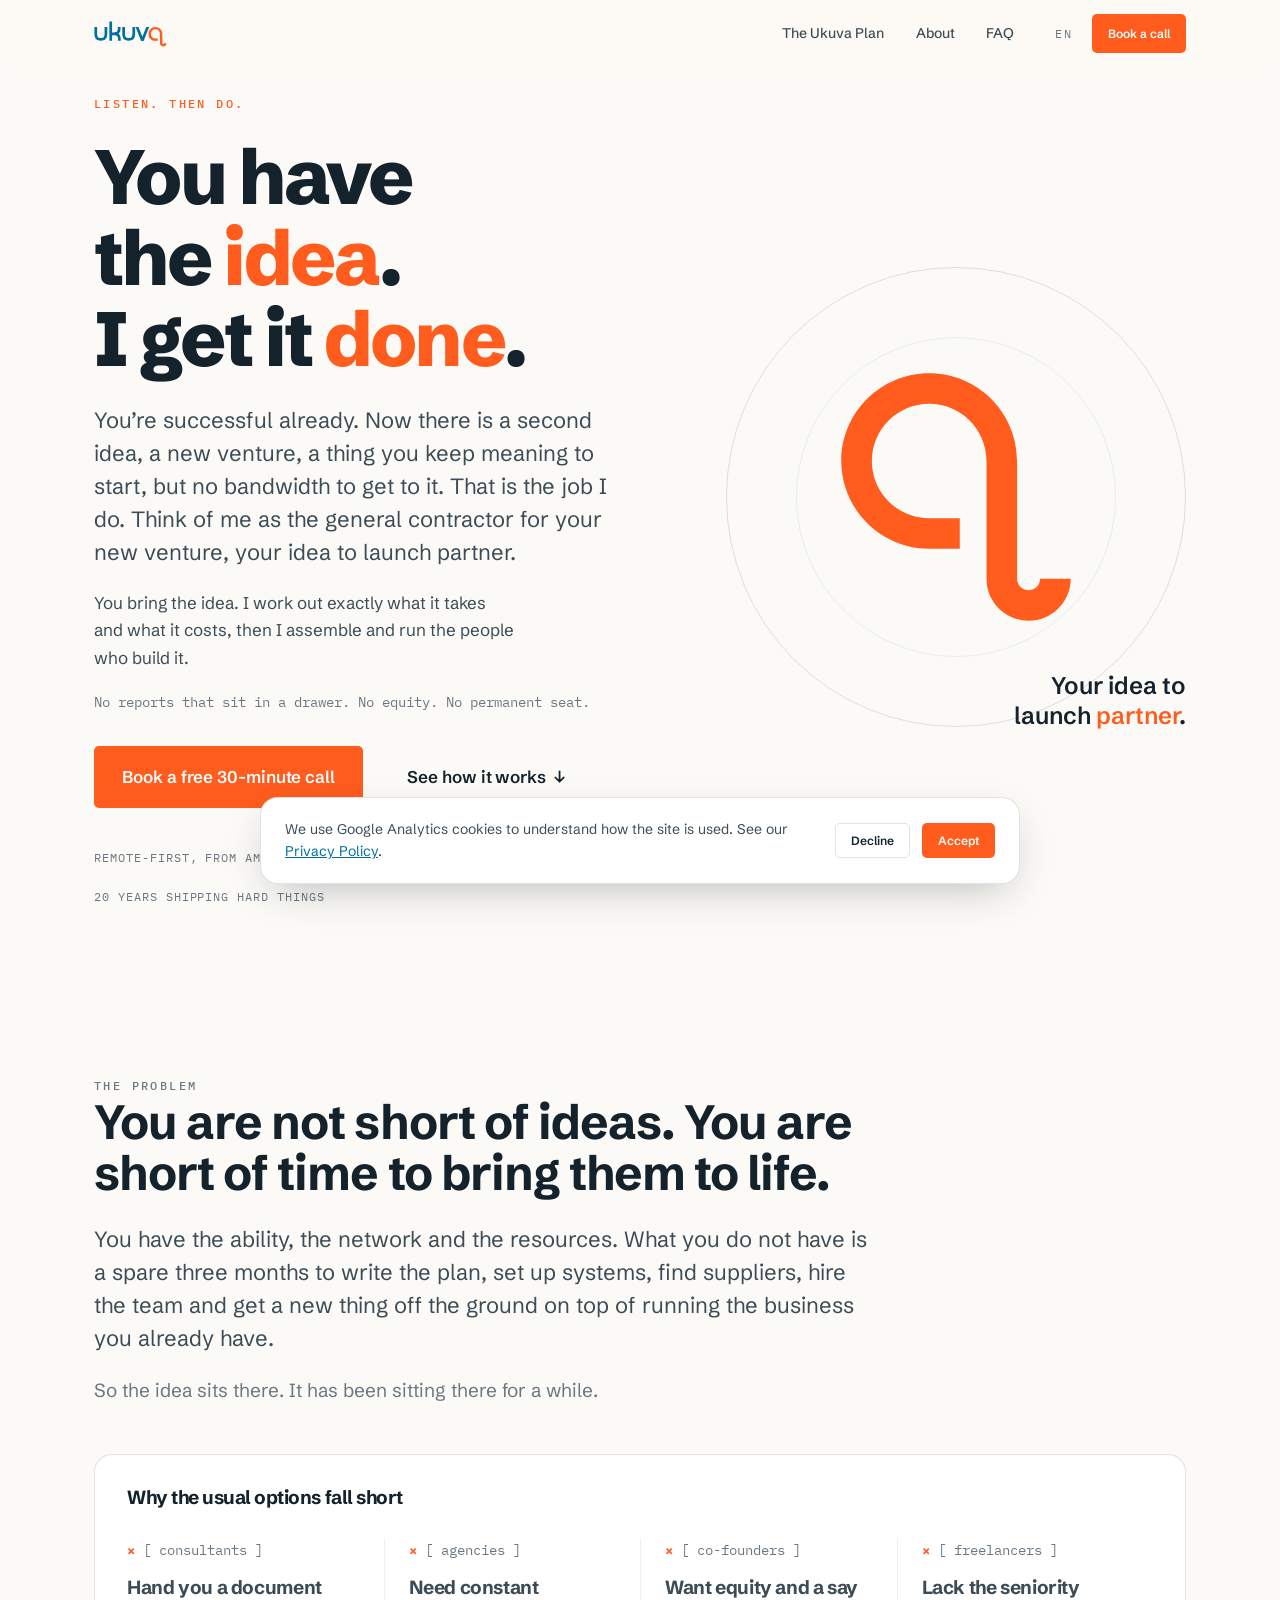
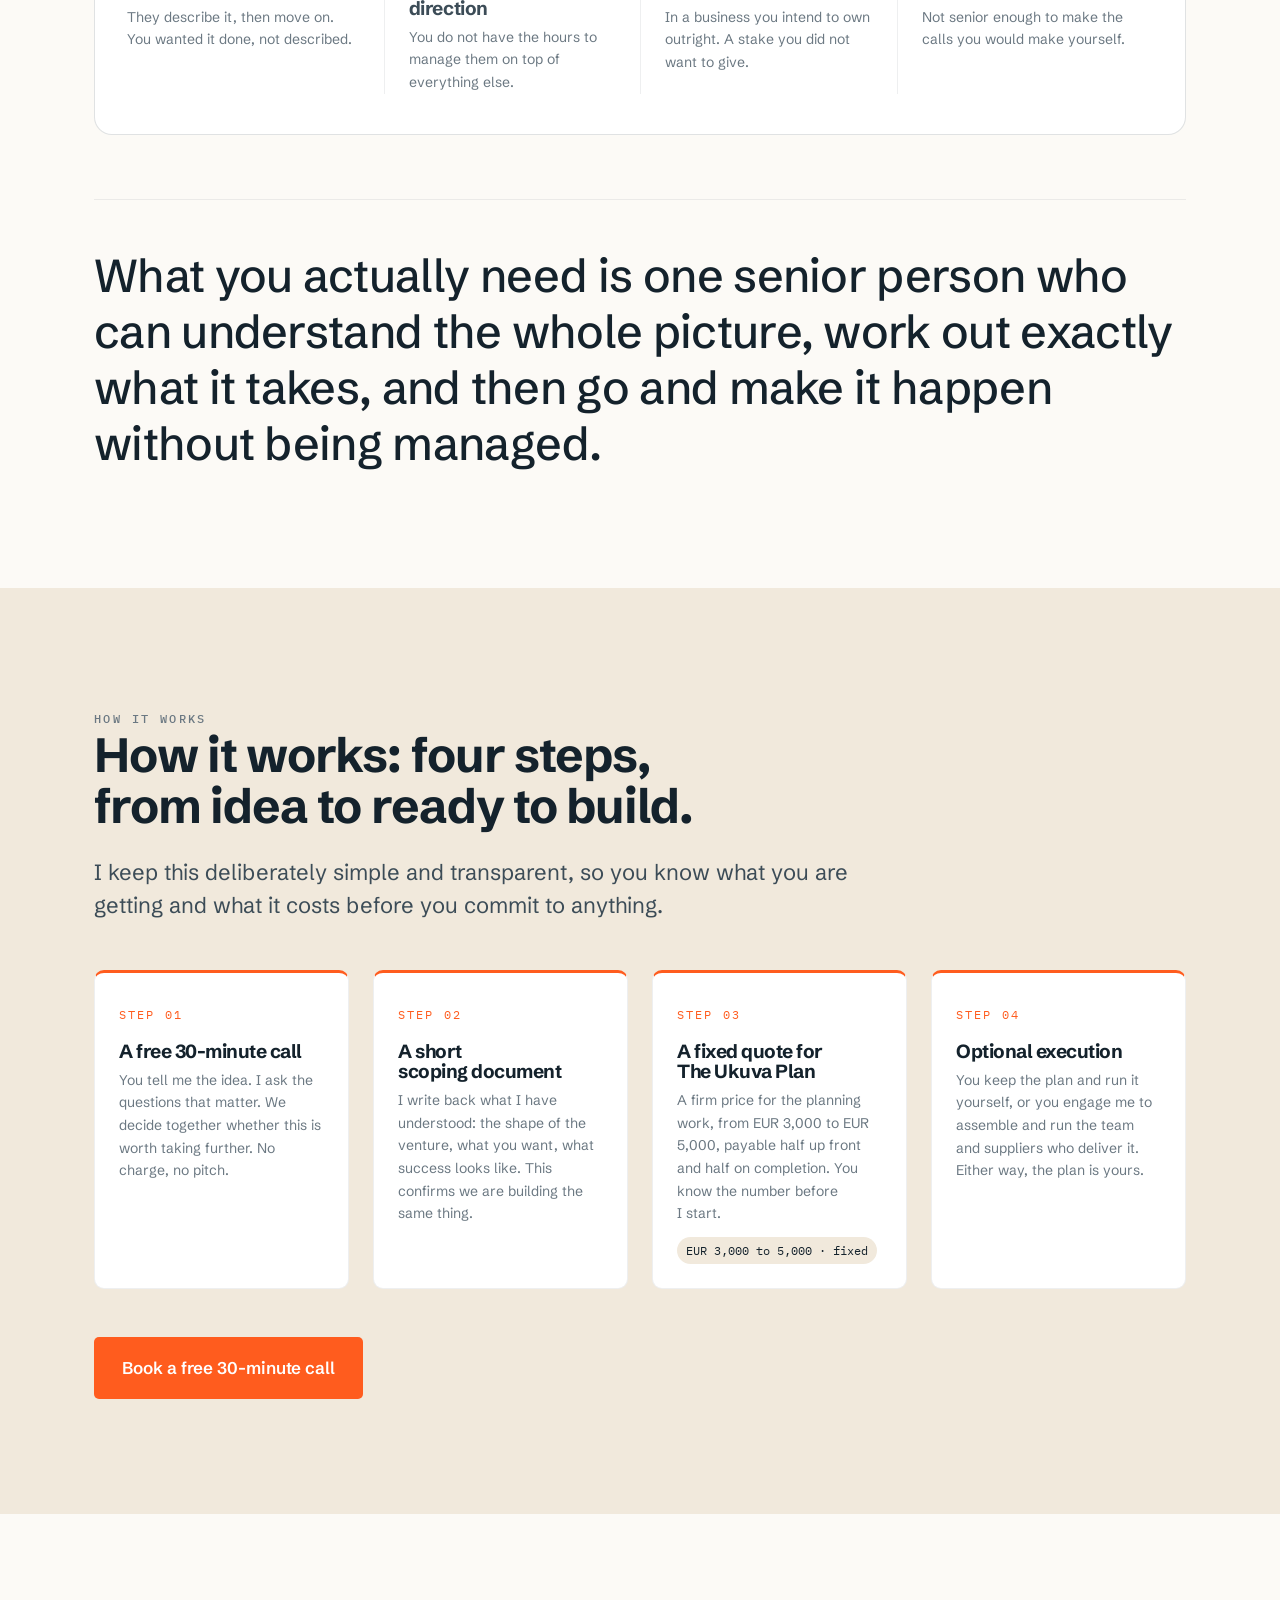
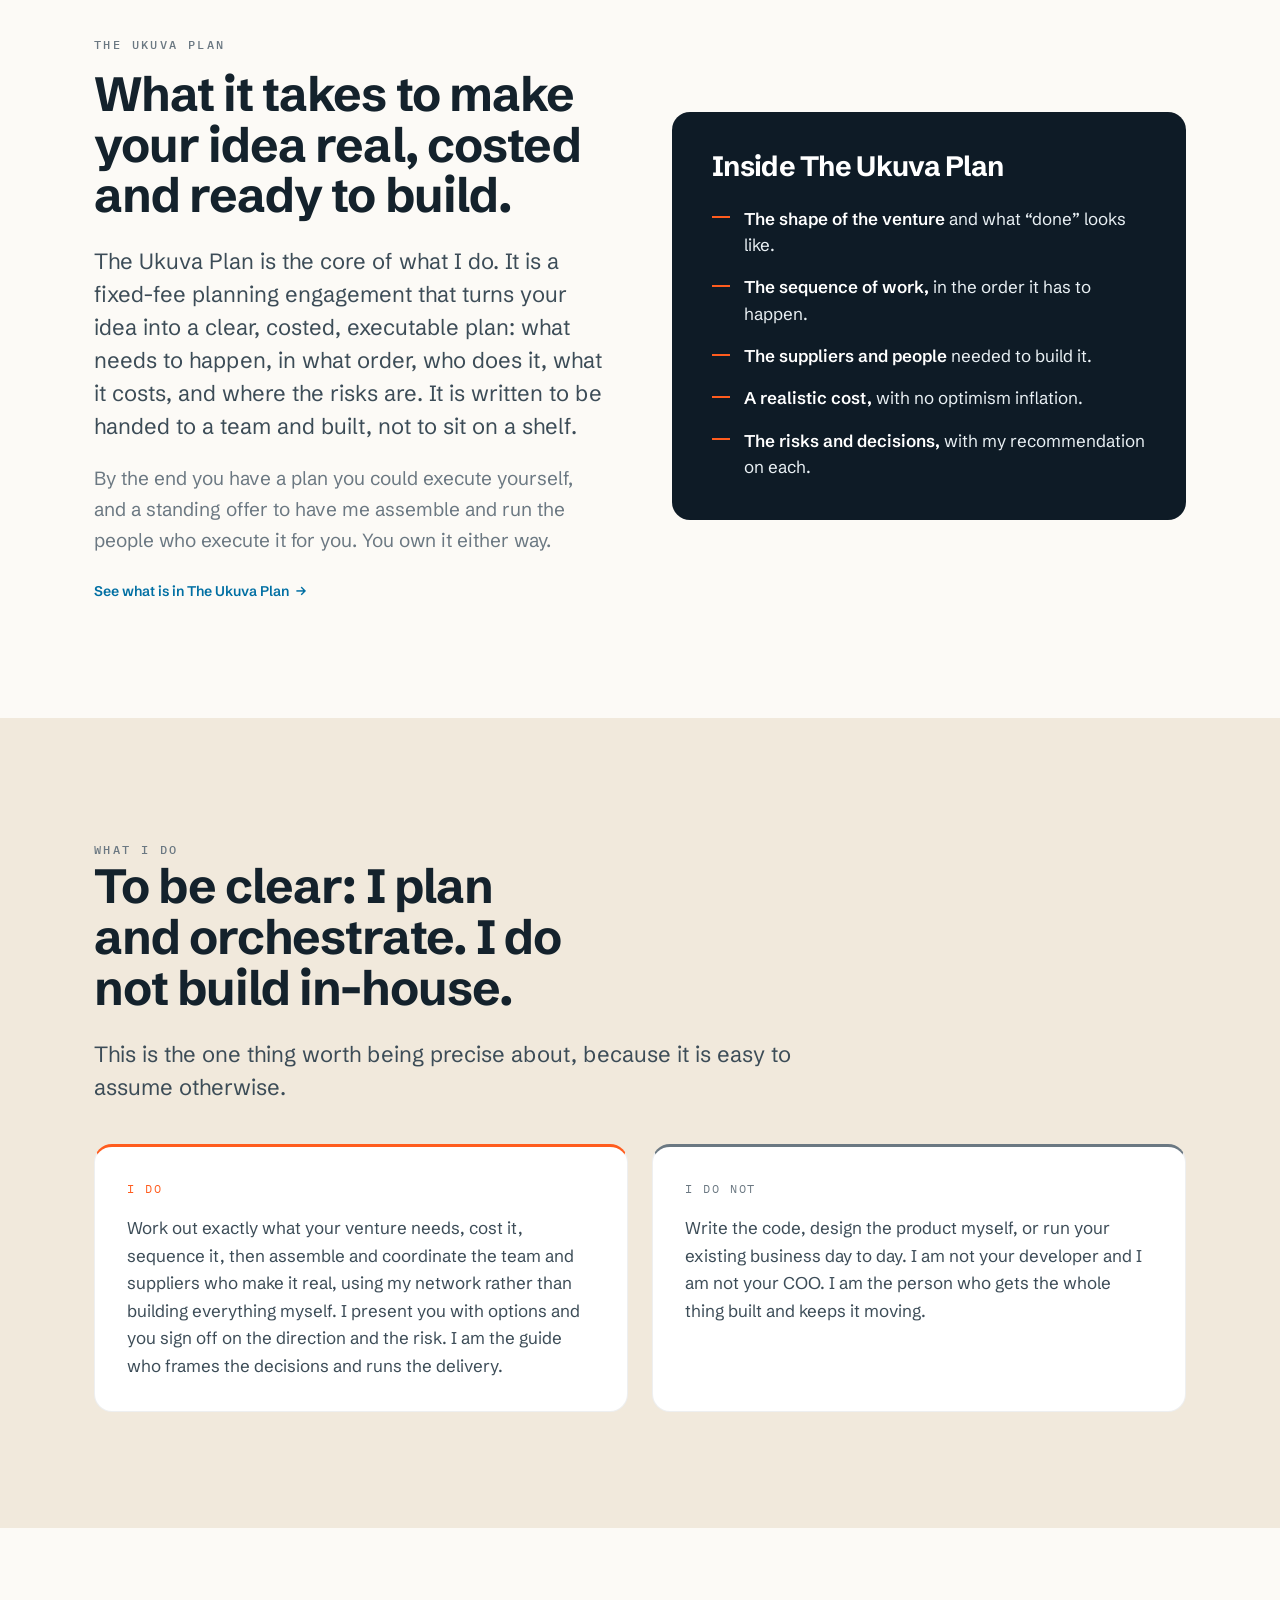
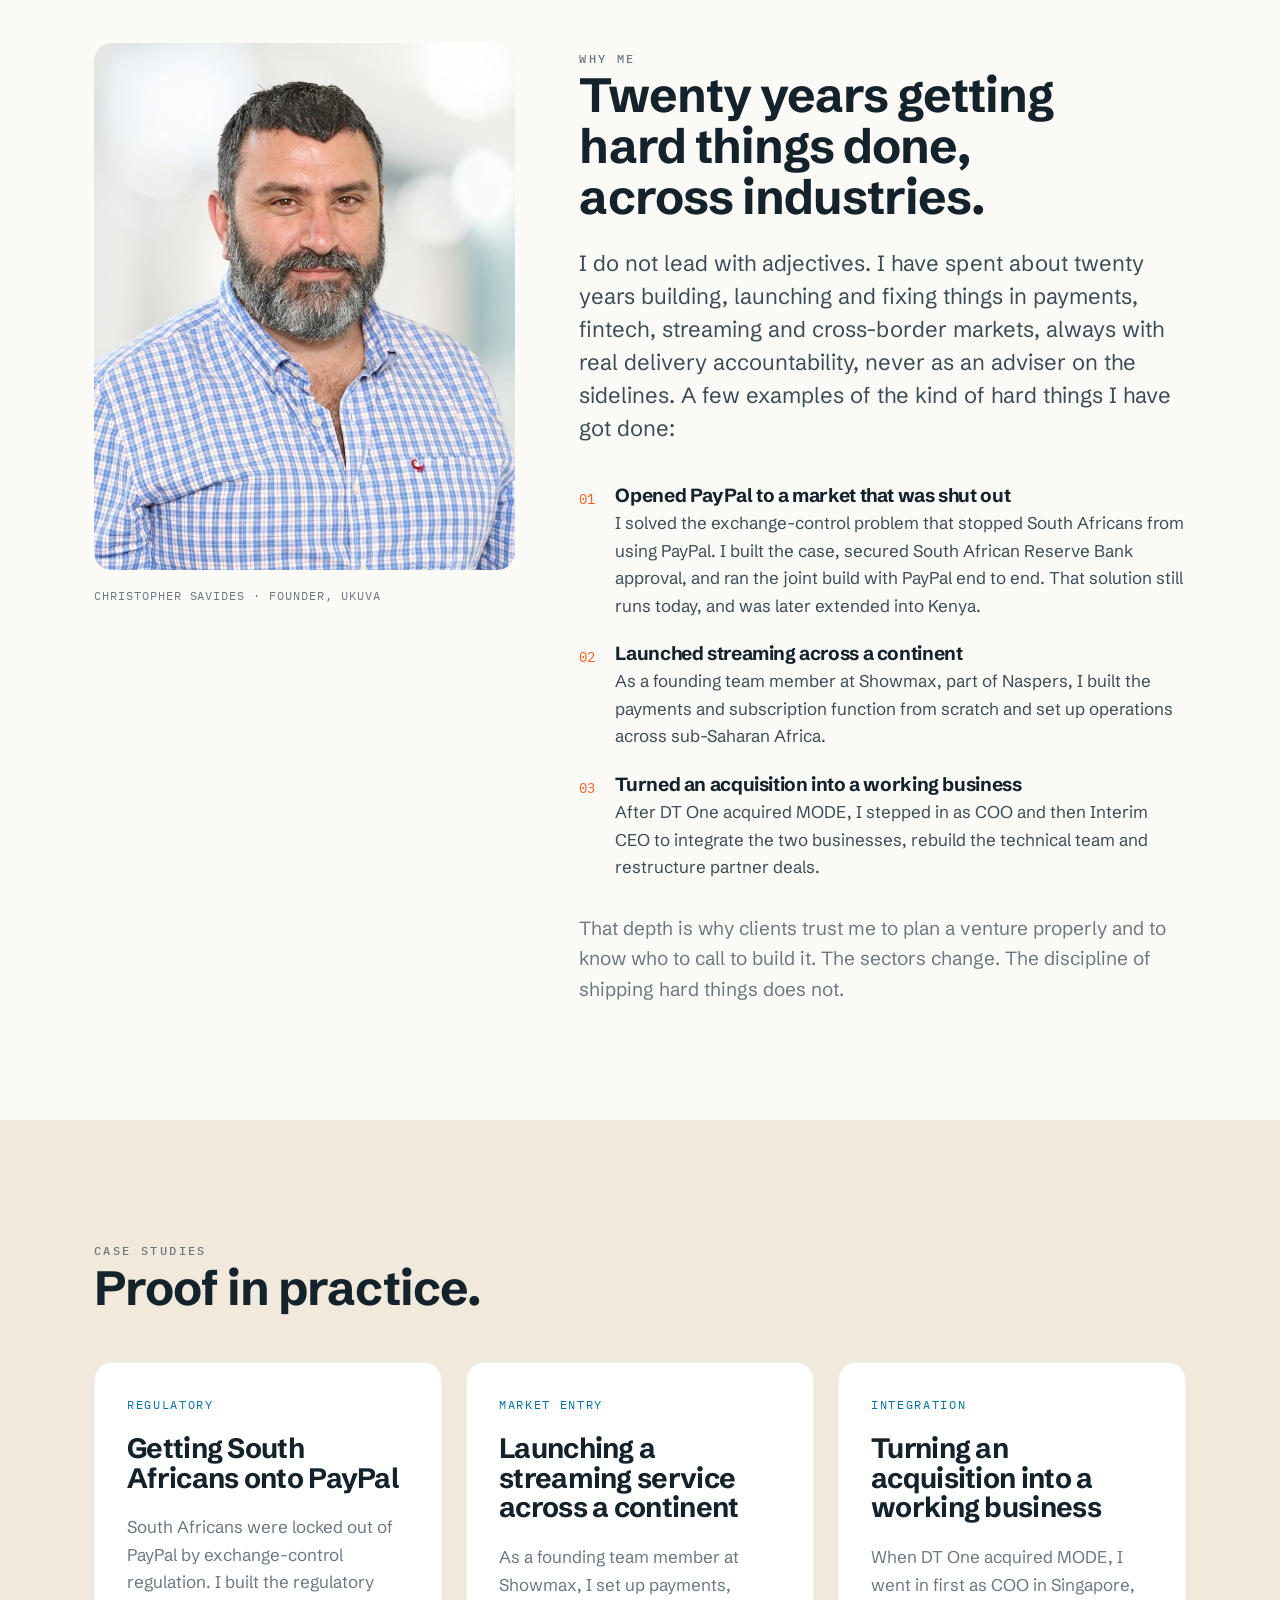
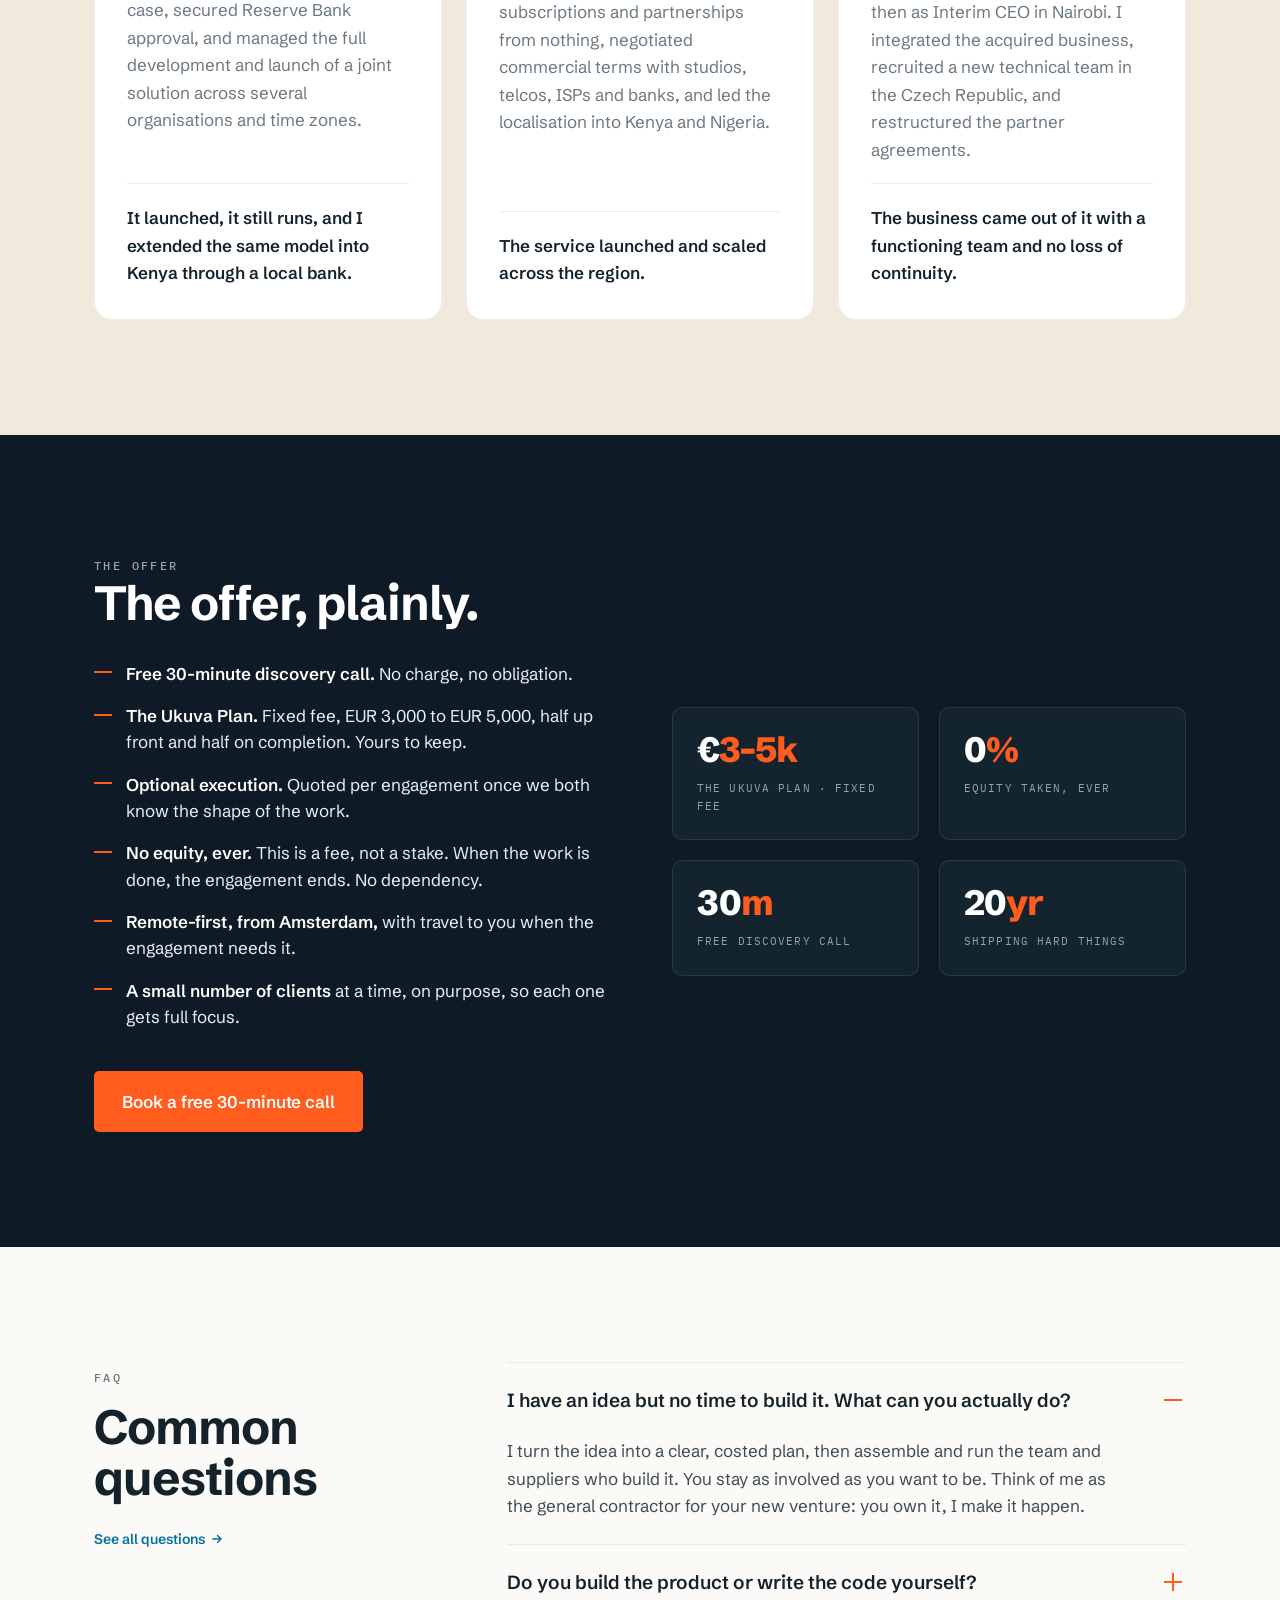
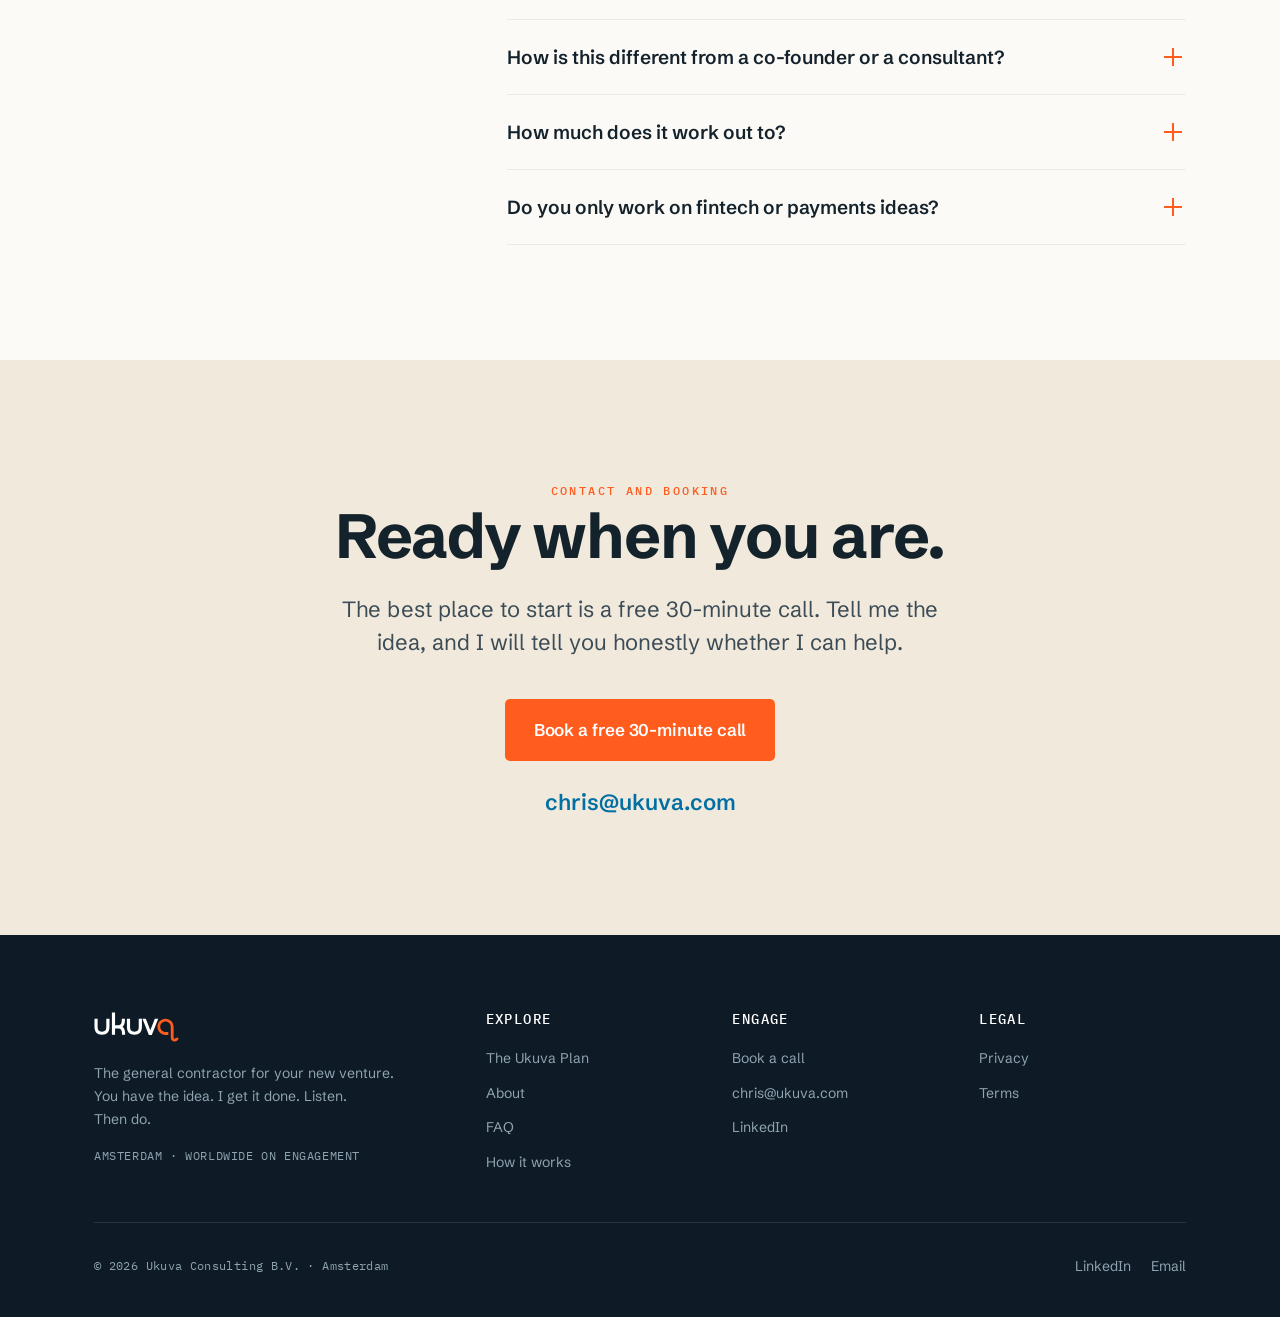
==== public/index.html @ ea20c1f2 "Home hero: remove double-counted header padding (dead space under nav); mobile text-first - .hero pa" ====
<!doctype html>
<html lang="en">
<head>
<meta charset="utf-8">
<meta name="viewport" content="width=device-width, initial-scale=1">
<!-- Google tag (gtag.js) -->
<script async src="https://www.googletagmanager.com/gtag/js?id=G-M32KLLTR1R"></script>
<script>
  window.dataLayer = window.dataLayer || [];
  function gtag(){dataLayer.push(arguments);}
  gtag('consent', 'default', { ad_storage: 'denied', ad_user_data: 'denied', ad_personalization: 'denied', analytics_storage: 'denied', wait_for_update: 500 });
  gtag('js', new Date());
  gtag('config', 'G-M32KLLTR1R');
</script>
<script src="assets/consent.js?v=1" defer></script>
<meta name="theme-color" content="#FCFAF6">
<title>Ukuva | Your idea to launch partner</title>
<meta name="description" content="You have the idea but no time to build it. I work out exactly what it takes, then assemble and run the team that makes it real. Fixed fee, no equity.">
<link rel="canonical" href="https://ukuva.com/">
<meta property="og:type" content="website">
<meta property="og:site_name" content="Ukuva">
<meta property="og:url" content="https://ukuva.com/">
<meta property="og:title" content="Ukuva | Your idea to launch partner">
<meta property="og:description" content="You have the idea but no time to build it. I work out exactly what it takes, then assemble and run the team that makes it real. Fixed fee, no equity.">
<meta property="og:image" content="https://ukuva.com/assets/og-image-v2.png">
<meta property="og:image:width" content="1200">
<meta property="og:image:height" content="630">
<meta name="twitter:card" content="summary_large_image">
<meta name="twitter:title" content="Ukuva | Your idea to launch partner">
<meta name="twitter:description" content="You have the idea but no time to build it. I work out exactly what it takes, then assemble and run the team that makes it real. Fixed fee, no equity.">
<meta name="twitter:image" content="https://ukuva.com/assets/og-image-v2.png">
<link rel="icon" href="assets/ukuva_mark.svg">
<link rel="preconnect" href="https://fonts.googleapis.com">
<link rel="preconnect" href="https://fonts.gstatic.com" crossorigin>
<link href="https://fonts.googleapis.com/css2?family=IBM+Plex+Mono:wght@400;500&family=Schibsted+Grotesk:wght@400;500;600;700;800&display=swap" rel="stylesheet">
<link rel="stylesheet" href="assets/ukuva.css?v=2">
<script type="application/ld+json">
{
  "@context": "https://schema.org",
  "@type": "ProfessionalService",
  "name": "Ukuva Consulting B.V.",
  "description": "A one-person practice that plans and orchestrates the launch of new ventures for busy founders and experts, on a fixed fee, with no equity.",
  "url": "https://ukuva.com/",
  "email": "chris@ukuva.com",
  "founder": { "@type": "Person", "name": "Christopher Savides" },
  "areaServed": "Worldwide",
  "address": { "@type": "PostalAddress", "addressLocality": "Amsterdam", "addressCountry": "NL" },
  "slogan": "Listen. Then do.",
  "priceRange": "From EUR 3,000",
  "logo": "https://ukuva.com/assets/ukuva_mark.svg",
  "image": "https://ukuva.com/assets/og-image-v2.png",
  "sameAs": ["https://www.linkedin.com/in/chris-savides-ukuva"]
}
</script>
<script type="application/ld+json">
{
  "@context": "https://schema.org",
  "@type": "FAQPage",
  "mainEntity": [
    { "@type": "Question", "name": "I have an idea but no time to build it. What can you actually do?", "acceptedAnswer": { "@type": "Answer", "text": "I turn the idea into a clear, costed plan, then assemble and run the team and suppliers who build it. You stay as involved as you want to be. Think of me as the general contractor for your new venture: you own it, I make it happen." } },
    { "@type": "Question", "name": "Do you build the product or write the code yourself?", "acceptedAnswer": { "@type": "Answer", "text": "No. I plan the venture and orchestrate the people who build it, using my network. I am not a developer and I do not build in-house. That is deliberate: it keeps me focused on getting the whole thing shipped rather than one part of it." } },
    { "@type": "Question", "name": "How is this different from a co-founder or a consultant?", "acceptedAnswer": { "@type": "Answer", "text": "A co-founder takes equity and shares control. A consultant hands over advice and leaves. I do neither. I work on a fixed fee, I take no stake, and I stay accountable for delivery until the venture is real, then the engagement ends." } },
    { "@type": "Question", "name": "How much does it work out to?", "acceptedAnswer": { "@type": "Answer", "text": "The planning phase, The Ukuva Plan, is a fixed fee of EUR 3,000 to EUR 5,000, split half up front and half on completion. You get a firm number before any work starts. Execution, if you want it, is quoted separately once the plan is set." } },
    { "@type": "Question", "name": "Do you only work on fintech or payments ideas?", "acceptedAnswer": { "@type": "Answer", "text": "No. My background is in payments and fintech, which is where a lot of my proof comes from, but the work is sector-agnostic. What I bring is the discipline of shipping hard things and a network to build them, whatever the industry." } }
  ]
}
</script>
<style>
  /* ---- HERO ---- */
  .hero { padding-top: var(--space-5); padding-bottom: var(--space-12); }
  .hero__main { display: grid; grid-template-columns: 1.12fr 0.88fr; align-items: center; gap: var(--space-12); padding-top: 0; }
  .hero h1 { margin: var(--space-5) 0 var(--space-6); }
  .hero .lead { max-width: 42ch; }
  .hero__sub { margin-top: var(--space-5); color: var(--ink-2); max-width: 42ch; }
  .hero__strike { margin-top: var(--space-5); font-family: var(--font-mono); font-size: var(--text-sm); color: var(--ink-muted); }
  .hero__cta { display: flex; gap: var(--space-4); margin-top: var(--space-8); flex-wrap: wrap; align-items: center; }
  .hero__meta { margin-top: var(--space-10); display: flex; gap: var(--space-5); flex-wrap: wrap; font-family: var(--font-mono); font-size: var(--text-xs); letter-spacing: .08em; color: var(--ink-muted); text-transform: uppercase; }
  .hero__meta .dot { color: var(--accent); }
  .hero__visual { position: relative; height: 480px; display: flex; align-items: center; justify-content: center; }
  .hero__ring { position: absolute; border-radius: 50%; border: 1px solid var(--border); width: 460px; height: 460px; }
  .hero__ring.r2 { width: 320px; height: 320px; border-color: var(--blue-soft); }
  .hero__mark { position: relative; width: 240px; z-index: 2; }
  .hero__tag { position: absolute; bottom: 6px; right: 0; text-align: right; }
  .hero__tag .t { font-family: var(--font-sans); font-weight: 600; font-size: 1.5rem; line-height: 1.15; color: var(--ink); }
  .hero__tag .x { color: var(--accent); }

  /* ---- PROBLEM ---- */
  .prob__head { max-width: 26ch; }
  .notfit { margin-top: var(--space-12); border: 1px solid var(--border); border-radius: var(--radius-lg); background: var(--surface); padding: var(--space-8) var(--space-8) var(--space-10); }
  .notfit__head { font-size: var(--text-lg); font-weight: 700; color: var(--ink); margin-bottom: var(--space-8); }
  .notfit__grid { display: grid; }
  .notfit__tag { display: flex; align-items: center; gap: var(--space-2); font-family: var(--font-mono); font-size: var(--text-sm); color: var(--ink-muted); margin-bottom: var(--space-4); }
  .notfit__x { color: var(--accent); font-weight: 700; }
  .notfit__item h4 { font-size: var(--text-lg); font-weight: 700; color: var(--ink-2); margin-bottom: var(--space-2); }
  .notfit__item p { font-size: var(--text-sm); color: var(--ink-muted); }
  /* 4 across: thin vertical dividers between items */
  @media (min-width: 861px) {
    .notfit__grid { grid-template-columns: repeat(4, 1fr); }
    .notfit__item { padding-inline: var(--space-6); border-left: 1px solid var(--border-soft); }
    .notfit__item:first-child { border-left: 0; padding-left: 0; }
    .notfit__item:last-child { padding-right: 0; }
  }
  /* 2 across: vertical dividers between columns, horizontal between rows */
  @media (min-width: 561px) and (max-width: 860px) {
    .notfit__grid { grid-template-columns: 1fr 1fr; }
    .notfit__item { padding: 0 var(--space-6); }
    .notfit__item:nth-child(odd) { padding-left: 0; }
    .notfit__item:nth-child(even) { padding-right: 0; border-left: 1px solid var(--border-soft); }
    .notfit__item:nth-child(-n+2) { padding-bottom: var(--space-6); }
    .notfit__item:nth-child(n+3) { padding-top: var(--space-6); border-top: 1px solid var(--border-soft); }
  }
  /* 1 across: horizontal dividers */
  @media (max-width: 560px) {
    .notfit__grid { grid-template-columns: 1fr; }
    .notfit__item + .notfit__item { margin-top: var(--space-6); padding-top: var(--space-6); border-top: 1px solid var(--border-soft); }
  }
  .prob__quote { margin-top: var(--space-16); padding-top: var(--space-12); border-top: 1px solid var(--border-soft); }

  /* ---- STEPS ---- */
  .steps { display: grid; grid-template-columns: repeat(4, 1fr); gap: var(--space-6); margin-top: var(--space-12); }
  .step { padding: var(--space-8) var(--space-6) var(--space-6); background: var(--surface); border: 1px solid var(--border-soft); border-top: 3px solid var(--accent); border-radius: var(--radius-md); }
  .step__n { font-family: var(--font-mono); font-size: var(--text-xs); letter-spacing: .18em; color: var(--accent); text-transform: uppercase; margin-bottom: var(--space-4); }
  .step h3 { font-size: var(--text-lg); margin-bottom: var(--space-2); }
  .step p { font-size: var(--text-sm); color: var(--ink-muted); }
  .step .price { display: inline-block; margin-top: var(--space-3); font-family: var(--font-mono); font-size: var(--text-xs); color: var(--ink); background: var(--bg-panel); padding: 0.25rem 0.55rem; border-radius: 999px; }

  /* ---- THE UKUVA PLAN (feature band) ---- */
  .plan { display: grid; grid-template-columns: 1fr 1fr; gap: var(--space-16); align-items: center; }
  .plan__aside { background: var(--bg-deep); color: var(--on-deep); border-radius: var(--radius-lg); padding: var(--space-10); }
  .plan__aside h3 { color: #fff; }
  .plan__aside .feature-list li { color: var(--on-deep); }
  .plan__aside .feature-list li strong { color: #fff; }

  /* ---- WHAT I DO / DO NOT ---- */
  .doduo { display: grid; grid-template-columns: 1fr 1fr; gap: var(--space-6); margin-top: var(--space-10); }
  .dobox { padding: var(--space-8); border: 1px solid var(--border-soft); border-radius: var(--radius-lg); background: var(--surface); }
  .dobox--do { border-top: 3px solid var(--accent); }
  .dobox--dont { border-top: 3px solid var(--ink-muted); }
  .dobox__k { font-family: var(--font-mono); font-size: var(--text-xs); letter-spacing: .16em; text-transform: uppercase; margin-bottom: var(--space-4); }
  .dobox--do .dobox__k { color: var(--accent); }
  .dobox--dont .dobox__k { color: var(--ink-muted); }
  .dobox p { color: var(--ink-2); }

  /* ---- WHY ME / PROOF ---- */
  .why { display: grid; grid-template-columns: 0.82fr 1.18fr; gap: var(--space-16); align-items: start; }
  .why__photo .frame { aspect-ratio: 4/5; border-radius: var(--radius-lg); overflow: hidden; background: var(--bg-deep); }
  .why__photo .frame img { width: 100%; height: 100%; object-fit: cover; display: block; }
  .why__cap { font-family: var(--font-mono); font-size: var(--text-xs); letter-spacing: .08em; text-transform: uppercase; color: var(--ink-muted); margin-top: var(--space-4); }
  .edges { display: flex; flex-direction: column; gap: var(--space-6); margin-top: var(--space-10); }
  .edge { display: grid; grid-template-columns: auto 1fr; gap: var(--space-5); align-items: start; }
  .edge__n { font-family: var(--font-mono); font-size: var(--text-sm); color: var(--accent); padding-top: 3px; }
  .edge h4 { font-size: var(--text-lg); margin-bottom: var(--space-1); }
  .edge p { color: var(--ink-2); font-size: var(--text-base); }

  /* ---- CASES ---- */
  .cases { display: grid; grid-template-columns: repeat(3, 1fr); gap: var(--space-6); margin-top: var(--space-12); }

  /* ---- OFFER (deep) ---- */
  .offer { display: grid; grid-template-columns: 1fr 1fr; gap: var(--space-16); align-items: center; }
  .offer .feature-list li { color: var(--on-deep); }
  .offer .feature-list li strong { color: #fff; }
  .offer__stats { display: grid; grid-template-columns: 1fr 1fr; gap: var(--space-5); }
  .ostat { background: var(--bg-deep-2); border: 1px solid rgba(255,255,255,.09); border-radius: var(--radius-md); padding: var(--space-6); }
  .ostat b { display: block; font-size: 2.2rem; font-weight: 800; letter-spacing: -0.03em; line-height: 1; color: #fff; }
  .ostat b em { font-style: normal; color: var(--accent); }
  .ostat span { font-family: var(--font-mono); font-size: 0.7rem; letter-spacing: .1em; text-transform: uppercase; color: var(--on-deep-muted); display: block; margin-top: var(--space-3); }

  /* ---- FAQ ---- */
  .faq-grid { display: grid; grid-template-columns: 0.7fr 1.3fr; gap: var(--space-12); align-items: start; }
  .faq-grid .faq { width: 100%; }

  /* ---- CONTACT ---- */
  .contact { text-align: center; }
  .contact h2 { font-size: clamp(2.4rem, 6vw, var(--text-5xl)); max-width: 18ch; margin-inline: auto; }
  .contact__cta { display: flex; gap: var(--space-4); justify-content: center; flex-wrap: wrap; margin-top: var(--space-10); }
  .contact__email { display: inline-block; margin-top: var(--space-6); font-size: var(--text-xl); font-weight: 600; color: var(--blue); text-decoration: none; }
  .contact__email:hover { color: var(--blue-deep); }

  @media (max-width: 1000px) {
    .hero__main { grid-template-columns: 1fr; gap: var(--space-10); }
    .hero__visual { height: 300px; margin-top: var(--space-6); }
    .hero__ring { width: 320px; height: 320px; } .hero__ring.r2 { width: 220px; height: 220px; }
    .hero__mark { width: 170px; }
    .why { grid-template-columns: 1fr; gap: var(--space-10); }
    .why__photo { max-width: 360px; }
    .offer, .plan { grid-template-columns: 1fr; gap: var(--space-10); }
    .doduo { grid-template-columns: 1fr; }
    .faq-grid { grid-template-columns: 1fr; gap: var(--space-8); }
  }
  @media (max-width: 860px) {
    .steps { grid-template-columns: 1fr 1fr; }
    .cases { grid-template-columns: 1fr; }
  }
  @media (max-width: 560px) {
    .steps { grid-template-columns: 1fr; }
    .offer__stats { grid-template-columns: 1fr; }
  }
</style>
</head>
<body>

<!-- ===================== HEADER ===================== -->
<header class="site-header">
  <div class="site-header__inner">
    <a class="brand" href="/" aria-label="Ukuva home"><img src="assets/ukuva_wordmark.svg" alt="Ukuva"></a>
    <nav class="nav" aria-label="Primary">
      <div class="nav__links">
        <span class="nav__item"><a class="nav__link" href="/the-ukuva-plan">The Ukuva Plan</a></span>
        <span class="nav__item"><a class="nav__link" href="/about">About</a></span>
        <span class="nav__item"><a class="nav__link" href="/faq">FAQ</a></span>
      </div>
      <div class="nav__utils">
        <span class="lang" aria-label="Language">EN</span>
        <a class="btn btn--primary btn--sm" href="/book">Book a call</a>
      </div>
    </nav>
    <button class="hamburger" aria-label="Menu" aria-expanded="false"><span></span><span></span><span></span></button>
  </div>
</header>

<!-- mobile nav -->
<div class="mobile-nav" aria-label="Mobile menu">
  <button class="mobile-nav__close" aria-label="Close">&times;</button>
  <a href="/the-ukuva-plan">The Ukuva Plan</a>
  <a href="/about">About</a>
  <a href="/faq">FAQ</a>
  <a class="btn btn--primary btn--lg" href="/book">Book a free call</a>
</div>

<!-- ===================== HERO ===================== -->
<section class="hero wrap">
  <div class="hero__main">
    <div>
      <span class="eyebrow eyebrow--accent" style="margin-bottom:0;">Listen. Then do.</span>
      <h1>You have the <span style="color:var(--accent);">idea</span>.<br>I get it <span style="color:var(--accent);">done</span>.</h1>
      <p class="lead">You&rsquo;re successful already. Now there is a second idea, a new venture, a thing you keep meaning to start, but no bandwidth to get to it. That is the job I do. Think of me as the general contractor for your new venture, your idea to launch partner.</p>
      <p class="hero__sub">You bring the idea. I work out exactly what it takes and what it costs, then I assemble and run the people who build it.</p>
      <p class="hero__strike">No reports that sit in a drawer. No equity. No permanent seat.</p>
      <div class="hero__cta">
        <a class="btn btn--primary btn--lg" href="/book">Book a free 30-minute call</a>
        <a class="btn btn--ghost btn--lg" href="#how">See how it works <span class="arr">&darr;</span></a>
      </div>
      <div class="hero__meta">
        <span>Remote-first, from Amsterdam</span><span class="dot">&bull;</span>
        <span>Fixed fee, no equity</span><span class="dot">&bull;</span>
        <span>20 years shipping hard things</span>
      </div>
    </div>
    <div class="hero__visual" aria-hidden="true">
      <div class="hero__ring"></div>
      <div class="hero__ring r2"></div>
      <img class="hero__mark" src="assets/ukuva_mark.svg" alt="">
      <div class="hero__tag"><span class="t">Your idea to<br>launch <span class="x">partner</span>.</span></div>
    </div>
  </div>
</section>

<!-- ===================== PROBLEM ===================== -->
<section class="section" id="problem">
  <div class="wrap">
    <span class="eyebrow" data-reveal>The problem</span>
    <h2 class="prob__head" data-reveal>You are not short of ideas. You are short of time to bring them to life.</h2>
    <p class="lead" style="max-width:60ch;margin-top:var(--space-6);" data-reveal>You have the ability, the network and the resources. What you do not have is a spare three months to write the plan, set up systems, find suppliers, hire the team and get a new thing off the ground on top of running the business you already have.</p>
    <p class="muted" style="font-size:var(--text-lg);margin-top:var(--space-5);max-width:52ch;" data-reveal>So the idea sits there. It has been sitting there for a while.</p>

    <div class="notfit" data-reveal>
      <h3 class="notfit__head">Why the usual options fall short</h3>
      <div class="notfit__grid">
        <div class="notfit__item">
          <div class="notfit__tag"><span class="notfit__x">&times;</span> [ consultants ]</div>
          <h4>Hand you a document</h4>
          <p>They describe it, then move on. You wanted it done, not described.</p>
        </div>
        <div class="notfit__item">
          <div class="notfit__tag"><span class="notfit__x">&times;</span> [ agencies ]</div>
          <h4>Need constant direction</h4>
          <p>You do not have the hours to manage them on top of everything else.</p>
        </div>
        <div class="notfit__item">
          <div class="notfit__tag"><span class="notfit__x">&times;</span> [ co-founders ]</div>
          <h4>Want equity and a say</h4>
          <p>In a business you intend to own outright. A stake you did not want to give.</p>
        </div>
        <div class="notfit__item">
          <div class="notfit__tag"><span class="notfit__x">&times;</span> [ freelancers ]</div>
          <h4>Lack the seniority</h4>
          <p>Not senior enough to make the calls you would make yourself.</p>
        </div>
      </div>
    </div>

    <div class="prob__quote">
      <p class="pull-quote" data-reveal>What you actually need is one senior person who can understand the whole picture, work out exactly what it takes, and then go and make it happen without being managed.</p>
    </div>
  </div>
</section>

<!-- ===================== HOW IT WORKS ===================== -->
<section class="section band" id="how">
  <div class="wrap">
    <span class="eyebrow" data-reveal>How it works</span>
    <h2 data-reveal style="max-width:24ch;">How it works: four steps, from idea to ready to build.</h2>
    <p class="lead" data-reveal style="max-width:58ch;margin-top:var(--space-6);">I keep this deliberately simple and transparent, so you know what you are getting and what it costs before you commit to anything.</p>

    <div class="steps">
      <article class="step" data-reveal>
        <div class="step__n">Step 01</div>
        <h3>A free 30-minute call</h3>
        <p>You tell me the idea. I ask the questions that matter. We decide together whether this is worth taking further. No charge, no pitch.</p>
      </article>
      <article class="step" data-reveal>
        <div class="step__n">Step 02</div>
        <h3>A short scoping document</h3>
        <p>I write back what I have understood: the shape of the venture, what you want, what success looks like. This confirms we are building the same thing.</p>
      </article>
      <article class="step" data-reveal>
        <div class="step__n">Step 03</div>
        <h3>A fixed quote for The Ukuva Plan</h3>
        <p>A firm price for the planning work, from EUR 3,000 to EUR 5,000, payable half up front and half on completion. You know the number before I start.</p>
        <span class="price">EUR 3,000 to 5,000 &middot; fixed</span>
      </article>
      <article class="step" data-reveal>
        <div class="step__n">Step 04</div>
        <h3>Optional execution</h3>
        <p>You keep the plan and run it yourself, or you engage me to assemble and run the team and suppliers who deliver it. Either way, the plan is yours.</p>
      </article>
    </div>

    <div style="margin-top:var(--space-12);" data-reveal>
      <a class="btn btn--primary btn--lg" href="/book">Book a free 30-minute call</a>
    </div>
  </div>
</section>

<!-- ===================== THE UKUVA PLAN ===================== -->
<section class="section" id="plan">
  <div class="wrap">
    <div class="plan">
      <div data-reveal>
        <span class="eyebrow">The Ukuva Plan</span>
        <h2 style="margin-top:var(--space-3);">What it takes to make your idea real, costed and ready to build.</h2>
        <p class="lead" style="margin-top:var(--space-6);">The Ukuva Plan is the core of what I do. It is a fixed-fee planning engagement that turns your idea into a clear, costed, executable plan: what needs to happen, in what order, who does it, what it costs, and where the risks are. It is written to be handed to a team and built, not to sit on a shelf.</p>
        <p class="muted" style="font-size:var(--text-lg);margin-top:var(--space-5);">By the end you have a plan you could execute yourself, and a standing offer to have me assemble and run the people who execute it for you. You own it either way.</p>
        <a class="tlink" href="/the-ukuva-plan" style="margin-top:var(--space-6);">See what is in The Ukuva Plan <span class="arr">&rarr;</span></a>
      </div>
      <div class="plan__aside" data-reveal>
        <h3>Inside The Ukuva Plan</h3>
        <ul class="feature-list" style="margin-top:var(--space-6);">
          <li><strong>The shape of the venture</strong> and what &ldquo;done&rdquo; looks like.</li>
          <li><strong>The sequence of work,</strong> in the order it has to happen.</li>
          <li><strong>The suppliers and people</strong> needed to build it.</li>
          <li><strong>A realistic cost,</strong> with no optimism inflation.</li>
          <li><strong>The risks and decisions,</strong> with my recommendation on each.</li>
        </ul>
      </div>
    </div>
  </div>
</section>

<!-- ===================== WHAT I DO / DO NOT ===================== -->
<section class="section band" id="clarity">
  <div class="wrap">
    <span class="eyebrow" data-reveal>What I do</span>
    <h2 data-reveal style="max-width:26ch;">To be clear: I plan and orchestrate. I do not build in-house.</h2>
    <p class="lead" data-reveal style="max-width:56ch;margin-top:var(--space-6);">This is the one thing worth being precise about, because it is easy to assume otherwise.</p>
    <div class="doduo">
      <div class="dobox dobox--do" data-reveal>
        <div class="dobox__k">I do</div>
        <p>Work out exactly what your venture needs, cost it, sequence it, then assemble and coordinate the team and suppliers who make it real, using my network rather than building everything myself. I present you with options and you sign off on the direction and the risk. I am the guide who frames the decisions and runs the delivery.</p>
      </div>
      <div class="dobox dobox--dont" data-reveal>
        <div class="dobox__k">I do not</div>
        <p>Write the code, design the product myself, or run your existing business day to day. I am not your developer and I am not your COO. I am the person who gets the whole thing built and keeps it moving.</p>
      </div>
    </div>
  </div>
</section>

<!-- ===================== WHY ME / PROOF ===================== -->
<section class="section" id="why">
  <div class="wrap why">
    <div class="why__photo" data-reveal>
      <div class="frame">
        <img src="assets/chris-savides.jpg" alt="Christopher Savides, founder of Ukuva, Amsterdam" loading="lazy" width="842" height="1264">
      </div>
      <div class="why__cap">Christopher Savides &middot; Founder, Ukuva</div>
    </div>
    <div>
      <span class="eyebrow" data-reveal>Why me</span>
      <h2 data-reveal>Twenty years getting hard things done, across industries.</h2>
      <p class="lead" data-reveal style="margin-top:var(--space-6);">I do not lead with adjectives. I have spent about twenty years building, launching and fixing things in payments, fintech, streaming and cross-border markets, always with real delivery accountability, never as an adviser on the sidelines. A few examples of the kind of hard things I have got done:</p>

      <div class="edges">
        <div class="edge" data-reveal>
          <div class="edge__n">01</div>
          <div><h4>Opened PayPal to a market that was shut out</h4><p>I solved the exchange-control problem that stopped South Africans from using PayPal. I built the case, secured South African Reserve Bank approval, and ran the joint build with PayPal end to end. That solution still runs today, and was later extended into Kenya.</p></div>
        </div>
        <div class="edge" data-reveal>
          <div class="edge__n">02</div>
          <div><h4>Launched streaming across a continent</h4><p>As a founding team member at Showmax, part of Naspers, I built the payments and subscription function from scratch and set up operations across sub-Saharan Africa.</p></div>
        </div>
        <div class="edge" data-reveal>
          <div class="edge__n">03</div>
          <div><h4>Turned an acquisition into a working business</h4><p>After DT One acquired MODE, I stepped in as COO and then Interim CEO to integrate the two businesses, rebuild the technical team and restructure partner deals.</p></div>
        </div>
      </div>
      <p class="muted" data-reveal style="margin-top:var(--space-8);font-size:var(--text-lg);">That depth is why clients trust me to plan a venture properly and to know who to call to build it. The sectors change. The discipline of shipping hard things does not.</p>
    </div>
  </div>
</section>

<!-- ===================== CASE STUDIES ===================== -->
<section class="section band" id="cases">
  <div class="wrap">
    <span class="eyebrow" data-reveal>Case studies</span>
    <h2 data-reveal style="max-width:none;">Proof in practice.</h2>

    <div class="cases">
      <article class="case" data-reveal>
        <div><div class="case__tag">Regulatory</div></div>
        <h3>Getting South Africans onto PayPal</h3>
        <p class="muted">South Africans were locked out of PayPal by exchange-control regulation. I built the regulatory case, secured Reserve Bank approval, and managed the full development and launch of a joint solution across several organisations and time zones.</p>
        <div class="outcome">It launched, it still runs, and I extended the same model into Kenya through a local bank.</div>
      </article>
      <article class="case" data-reveal>
        <div><div class="case__tag">Market entry</div></div>
        <h3>Launching a streaming service across a continent</h3>
        <p class="muted">As a founding team member at Showmax, I set up payments, subscriptions and partnerships from nothing, negotiated commercial terms with studios, telcos, ISPs and banks, and led the localisation into Kenya and Nigeria.</p>
        <div class="outcome">The service launched and scaled across the region.</div>
      </article>
      <article class="case" data-reveal>
        <div><div class="case__tag">Integration</div></div>
        <h3>Turning an acquisition into a working business</h3>
        <p class="muted">When DT One acquired MODE, I went in first as COO in Singapore, then as Interim CEO in Nairobi. I integrated the acquired business, recruited a new technical team in the Czech Republic, and restructured the partner agreements.</p>
        <div class="outcome">The business came out of it with a functioning team and no loss of continuity.</div>
      </article>
    </div>
  </div>
</section>

<!-- ===================== THE OFFER ===================== -->
<section class="section band-deep" id="offer">
  <div class="wrap offer">
    <div data-reveal>
      <span class="eyebrow">The offer</span>
      <h2 style="color:#fff;">The offer, plainly.</h2>
      <ul class="feature-list" style="margin-top:var(--space-8);">
        <li><strong>Free 30-minute discovery call.</strong> No charge, no obligation.</li>
        <li><strong>The Ukuva Plan.</strong> Fixed fee, EUR 3,000 to EUR 5,000, half up front and half on completion. Yours to keep.</li>
        <li><strong>Optional execution.</strong> Quoted per engagement once we both know the shape of the work.</li>
        <li><strong>No equity, ever.</strong> This is a fee, not a stake. When the work is done, the engagement ends. No dependency.</li>
        <li><strong>Remote-first, from Amsterdam,</strong> with travel to you when the engagement needs it.</li>
        <li><strong>A small number of clients</strong> at a time, on purpose, so each one gets full focus.</li>
      </ul>
      <a class="btn btn--primary btn--lg" href="/book" style="margin-top:var(--space-10);">Book a free 30-minute call</a>
    </div>
    <div class="offer__stats" data-reveal>
      <div class="ostat"><b>&euro;<em>3&ndash;5k</em></b><span>The Ukuva Plan &middot; fixed fee</span></div>
      <div class="ostat"><b>0<em>%</em></b><span>Equity taken, ever</span></div>
      <div class="ostat"><b>30<em>m</em></b><span>Free discovery call</span></div>
      <div class="ostat"><b>20<em>yr</em></b><span>Shipping hard things</span></div>
    </div>
  </div>
</section>

<!-- ===================== FAQ ===================== -->
<section class="section" id="faq">
  <div class="wrap">
    <div class="faq-grid">
      <div style="max-width:26ch;">
        <span class="eyebrow" data-reveal>FAQ</span>
        <h2 data-reveal style="margin-top:var(--space-3);">Common questions</h2>
        <a class="tlink" href="/faq" data-reveal style="margin-top:var(--space-6);">See all questions <span class="arr">&rarr;</span></a>
      </div>
      <div class="faq">
        <div class="faq__item open">
          <h3 class="faq__qh"><button class="faq__q" aria-expanded="true">I have an idea but no time to build it. What can you actually do? <span class="pm" aria-hidden="true"></span></button></h3>
          <div class="faq__a"><div class="faq__a-inner">I turn the idea into a clear, costed plan, then assemble and run the team and suppliers who build it. You stay as involved as you want to be. Think of me as the general contractor for your new venture: you own it, I make it happen.</div></div>
        </div>
        <div class="faq__item">
          <h3 class="faq__qh"><button class="faq__q" aria-expanded="false">Do you build the product or write the code yourself? <span class="pm" aria-hidden="true"></span></button></h3>
          <div class="faq__a"><div class="faq__a-inner">No. I plan the venture and orchestrate the people who build it, using my network. I am not a developer and I do not build in-house. That is deliberate: it keeps me focused on getting the whole thing shipped rather than one part of it.</div></div>
        </div>
        <div class="faq__item">
          <h3 class="faq__qh"><button class="faq__q" aria-expanded="false">How is this different from a co-founder or a consultant? <span class="pm" aria-hidden="true"></span></button></h3>
          <div class="faq__a"><div class="faq__a-inner">A co-founder takes equity and shares control. A consultant hands over advice and leaves. I do neither. I work on a fixed fee, I take no stake, and I stay accountable for delivery until the venture is real, then the engagement ends.</div></div>
        </div>
        <div class="faq__item">
          <h3 class="faq__qh"><button class="faq__q" aria-expanded="false">How much does it work out to? <span class="pm" aria-hidden="true"></span></button></h3>
          <div class="faq__a"><div class="faq__a-inner">The planning phase, The Ukuva Plan, is a fixed fee of EUR 3,000 to EUR 5,000, split half up front and half on completion. You get a firm number before any work starts. Execution, if you want it, is quoted separately once the plan is set.</div></div>
        </div>
        <div class="faq__item">
          <h3 class="faq__qh"><button class="faq__q" aria-expanded="false">Do you only work on fintech or payments ideas? <span class="pm" aria-hidden="true"></span></button></h3>
          <div class="faq__a"><div class="faq__a-inner">No. My background is in payments and fintech, which is where a lot of my proof comes from, but the work is sector-agnostic. What I bring is the discipline of shipping hard things and a network to build them, whatever the industry.</div></div>
        </div>
      </div>
    </div>
  </div>
</section>

<!-- ===================== CONTACT ===================== -->
<section class="section band" id="contact">
  <div class="wrap contact">
    <span class="eyebrow eyebrow--accent" data-reveal>Contact and booking</span>
    <h2 data-reveal>Ready when you are.</h2>
    <p class="lead" data-reveal style="max-width:48ch;margin:var(--space-6) auto 0;">The best place to start is a free 30-minute call. Tell me the idea, and I will tell you honestly whether I can help.</p>
    <div class="contact__cta" data-reveal>
      <a class="btn btn--primary btn--lg" href="/book">Book a free 30-minute call</a>
    </div>
    <a class="contact__email" href="mailto:chris@ukuva.com">chris@ukuva.com</a>
  </div>
</section>

<!-- ===================== FOOTER ===================== -->
<footer class="footer">
  <div class="wrap">
    <div class="footer__top">
      <div class="footer__brand">
        <img src="assets/ukuva_wordmark_white.svg" alt="Ukuva">
        <p>The general contractor for your new venture. You have the idea. I get it done. Listen. Then do.</p>
        <p class="footer__meta">Amsterdam · Worldwide on engagement</p>
      </div>
      <div class="footer__col">
        <h4>Explore</h4>
        <ul>
          <li><a href="/the-ukuva-plan">The Ukuva Plan</a></li>
          <li><a href="/about">About</a></li>
          <li><a href="/faq">FAQ</a></li>
          <li><a href="#how">How it works</a></li>
        </ul>
      </div>
      <div class="footer__col">
        <h4>Engage</h4>
        <ul>
          <li><a href="/book">Book a call</a></li>
          <li><a href="mailto:chris@ukuva.com">chris@ukuva.com</a></li>
          <li><a href="https://www.linkedin.com/in/chris-savides-ukuva" target="_blank" rel="noopener">LinkedIn</a></li>
        </ul>
      </div>
      <div class="footer__col">
        <h4>Legal</h4>
        <ul>
          <li><a href="/privacy">Privacy</a></li>
          <li><a href="/terms">Terms</a></li>
        </ul>
      </div>
    </div>
    <div class="footer__bottom">
      <span class="legal">© 2026 Ukuva Consulting B.V. · Amsterdam</span>
      <div class="footer__social">
        <a href="https://www.linkedin.com/in/chris-savides-ukuva" target="_blank" rel="noopener">LinkedIn</a>
        <a href="mailto:chris@ukuva.com">Email</a>
      </div>
    </div>
  </div>
</footer>

<script src="assets/ukuva.js?v=2"></script>
</body>
</html>
---- public/assets/ukuva.css ----
/* ==========================================================================
   Ukuva: personal executive activation
   Light editorial re-skin of a proven nav/component chassis.
   Brand: deep blue #006FA3 + orange #FF5C1E (from the elephant wordmark).
   Type: Schibsted Grotesk (sans) · IBM Plex Mono (labels). No serif.
   ========================================================================== */

:root {
    /* --- COLOUR --- */
    --bg:            #FCFAF6;            /* warm paper */
    --bg-panel:      #F1E9DC;            /* warm sand band */
    --bg-deep:       #0E1B26;            /* deep blue-black contrast band */
    --bg-deep-2:     #13242F;
    --surface:       #FFFFFF;
    --ink:           #14222C;            /* headings / body */
    --ink-2:         #3C4C57;
    --ink-muted:     #6B7882;
    --border:        rgba(20,34,44,0.13);
    --border-soft:   rgba(20,34,44,0.07);
    --accent:        #FF5C1E;            /* orange */
    --accent-deep:   #E0480F;
    --accent-soft:   rgba(255,92,30,0.10);
    --blue:          #006FA3;            /* logo blue */
    --blue-deep:     #00567E;
    --blue-soft:     rgba(0,111,163,0.09);
    --on-deep:       #EAF1F5;            /* text on deep band */
    --on-deep-muted: #8FA4B0;

    /* --- TYPE --- */
    --font-sans:  'Schibsted Grotesk', system-ui, -apple-system, sans-serif;
    --font-mono:  'IBM Plex Mono', ui-monospace, 'SF Mono', monospace;

    --text-xs:   0.75rem;
    --text-sm:   0.875rem;
    --text-base: 1.0625rem;
    --text-lg:   1.1875rem;
    --text-xl:   1.375rem;
    --text-2xl:  1.75rem;
    --text-3xl:  2.25rem;
    --text-4xl:  3rem;
    --text-5xl:  3.9rem;
    --text-6xl:  5.25rem;

    --leading-tight:  1.06;
    --leading-snug:   1.28;
    --leading-normal: 1.62;

    /* --- SPACE --- */
    --space-1:  0.25rem;  --space-2:  0.5rem;   --space-3:  0.75rem;
    --space-4:  1rem;     --space-5:  1.25rem;  --space-6:  1.5rem;
    --space-8:  2rem;     --space-10: 2.5rem;   --space-12: 3rem;
    --space-16: 4rem;     --space-20: 5rem;     --space-24: 6rem;  --space-32: 8rem;

    /* --- LAYOUT --- */
    --max-width:    1220px;
    --max-width-md: 820px;
    --max-width-sm: 600px;
    --gutter: clamp(1.25rem, 5vw, 4rem);
    --radius-sm: 5px; --radius-md: 10px; --radius-lg: 18px; --radius-xl: 28px;
    --header-h: 68px;
    --transition: 220ms cubic-bezier(.2,.6,.2,1);
    --shadow-card: 0 1px 2px rgba(20,34,44,.04), 0 18px 40px -28px rgba(20,34,44,.28);
}

*, *::before, *::after { box-sizing: border-box; margin: 0; padding: 0; }
html { font-size: 16px; scroll-behavior: smooth; -webkit-text-size-adjust: 100%; }
body {
    font-family: var(--font-sans);
    font-size: var(--text-base);
    line-height: var(--leading-normal);
    color: var(--ink);
    background: var(--bg);
    -webkit-font-smoothing: antialiased;
    text-rendering: optimizeLegibility;
    padding-top: var(--header-h);
    overflow-x: hidden;
}
::selection { background: var(--accent); color: #fff; }
a { color: inherit; }
img, svg { display: block; max-width: 100%; }

/* --- LAYOUT HELPERS --- */
.wrap { width: 100%; max-width: var(--max-width); margin-inline: auto; padding-inline: var(--gutter); }
.wrap--md { max-width: var(--max-width-md); }
.section { padding-block: clamp(4rem, 9vw, 8rem); }
.section--tight { padding-block: clamp(3rem, 6vw, 5rem); }
.band { background: var(--bg-panel); }
.band-deep { background: var(--bg-deep); color: var(--on-deep); }
.band-deep h1, .band-deep h2, .band-deep h3 { color: #fff; }
.divider { height: 1px; background: var(--border-soft); border: 0; }

/* --- TYPE --- */
h1, h2, h3, h4 { font-family: var(--font-sans); font-weight: 700; line-height: var(--leading-tight); letter-spacing: -0.02em; color: var(--ink); text-wrap: balance; }
h1 { font-size: clamp(2.6rem, 6vw, var(--text-6xl)); font-weight: 800; letter-spacing: -0.035em; }
h2 { font-size: clamp(2rem, 4vw, var(--text-4xl)); }
h3 { font-size: var(--text-2xl); letter-spacing: -0.025em; }
p { text-wrap: pretty; }
.lead { font-size: clamp(1.2rem, 2.2vw, var(--text-xl)); line-height: 1.5; color: var(--ink-2); font-weight: 400; }
.muted { color: var(--ink-muted); }
strong { font-weight: 600; }

/* Eyebrow: mono, wide-tracked uppercase */
.eyebrow {
    display: inline-flex; align-items: center; gap: var(--space-3);
    font-family: var(--font-mono); font-size: var(--text-xs); font-weight: 500;
    letter-spacing: 0.2em; text-transform: uppercase; color: var(--ink-muted);
}
.eyebrow::before { display: none; }
.eyebrow--plain::before { display: none; }
.eyebrow--accent { color: var(--accent); }
.band-deep .eyebrow { color: var(--on-deep-muted); }
/* Visually hidden, still available to screen readers / SEO */
.sr-only { position: absolute; width: 1px; height: 1px; padding: 0; margin: -1px; overflow: hidden; clip: rect(0, 0, 0, 0); white-space: nowrap; border: 0; }

/* Cookie consent banner */
.consent { position: fixed; left: var(--space-4); right: var(--space-4); bottom: var(--space-4); z-index: 300; max-width: 760px; margin-inline: auto; background: var(--surface); border: 1px solid var(--border); border-radius: var(--radius-lg); box-shadow: 0 14px 44px -14px rgba(20,34,44,.32); padding: var(--space-5) var(--space-6); display: flex; align-items: center; gap: var(--space-5); flex-wrap: wrap; transform: translateY(160%); transition: transform 340ms cubic-bezier(.2,.7,.2,1); }
.consent.is-in { transform: translateY(0); }
.consent__text { flex: 1 1 320px; margin: 0; font-size: var(--text-sm); color: var(--ink-2); }
.consent__text a { color: var(--blue); }
.consent__actions { display: flex; gap: var(--space-3); flex-shrink: 0; }

/* Serif accent */
/* Emphasis is sans, non-italic: signalled with brand orange + weight, not a serif italic */
.serif { font-family: var(--font-sans); }
.serif-italic { font-family: var(--font-sans); font-style: normal; color: var(--accent); font-weight: 600; }

/* --- HEADER --- */
.site-header {
    position: fixed; inset: 0 0 auto; z-index: 100; height: var(--header-h);
    display: flex; align-items: center;
    background: rgba(252,250,246,0.72);
    backdrop-filter: blur(14px) saturate(1.4); -webkit-backdrop-filter: blur(14px) saturate(1.4);
    border-bottom: 1px solid transparent;
    transition: border-color var(--transition), background var(--transition), box-shadow var(--transition);
}
.site-header.scrolled { border-bottom-color: var(--border-soft); box-shadow: 0 8px 30px -24px rgba(20,34,44,.4); background: rgba(252,250,246,0.86); }
.site-header__inner { width: 100%; max-width: var(--max-width); margin-inline: auto; padding-inline: var(--gutter); display: flex; align-items: center; gap: var(--space-8); }
.brand { display: inline-flex; align-items: center; gap: 0; text-decoration: none; }
.brand img { height: 26px; width: auto; }
.brand__sub { display: none; }

.nav { margin-left: auto; display: flex; align-items: center; gap: var(--space-2); }
.nav__links { display: flex; align-items: center; gap: var(--space-1); }
.nav__item { position: relative; }
.nav__link {
    display: inline-flex; align-items: center; gap: 6px;
    padding: 0.5rem 0.85rem; border-radius: var(--radius-sm);
    font-size: var(--text-sm); font-weight: 500; color: var(--ink-2); text-decoration: none; white-space: nowrap;
    transition: color var(--transition), background var(--transition);
}
.nav__link:hover { color: var(--ink); background: rgba(20,34,44,0.045); }
.nav__link .caret { width: 9px; height: 9px; opacity: .5; transition: transform var(--transition); }
.nav__item:hover .caret, .nav__item:focus-within .caret { transform: rotate(180deg); }

/* Dropdown */
.dropdown {
    position: absolute; top: calc(100% + 10px); left: 0; min-width: 280px;
    background: var(--surface); border: 1px solid var(--border-soft); border-radius: var(--radius-md);
    box-shadow: var(--shadow-card); padding: var(--space-3);
    opacity: 0; visibility: hidden; transform: translateY(6px);
    transition: opacity var(--transition), transform var(--transition), visibility var(--transition);
}
.nav__item:hover .dropdown, .nav__item:focus-within .dropdown { opacity: 1; visibility: visible; transform: translateY(0); }
.dropdown a { display: block; padding: 0.6rem 0.75rem; border-radius: var(--radius-sm); text-decoration: none; transition: background var(--transition); }
.dropdown a:hover { background: var(--bg-panel); }
.dropdown a .dd-t { display: block; font-size: var(--text-sm); font-weight: 600; color: var(--ink); }
.dropdown a .dd-d { display: block; font-size: var(--text-xs); color: var(--ink-muted); margin-top: 2px; }

.nav__utils { display: flex; align-items: center; gap: var(--space-3); margin-left: var(--space-3); }
.lang { font-family: var(--font-mono); font-size: var(--text-xs); letter-spacing: .12em; color: var(--ink-muted); padding: 0.4rem 0.5rem; border-radius: var(--radius-sm); text-decoration: none; }
.lang:hover { color: var(--ink); }

/* --- BUTTONS --- */
.btn {
    display: inline-flex; align-items: center; justify-content: center; gap: var(--space-2);
    padding: 0.82rem 1.4rem; border-radius: var(--radius-sm);
    font-family: var(--font-sans); font-size: var(--text-sm); font-weight: 600; letter-spacing: -0.005em;
    border: 1.5px solid transparent; cursor: pointer; text-decoration: none; white-space: nowrap;
    transition: background var(--transition), color var(--transition), border-color var(--transition), transform var(--transition);
}
.btn:active { transform: translateY(1px); }
.btn--primary { background: var(--accent); color: #fff; }
.btn--primary:hover { background: var(--accent-deep); }
.btn--blue { background: var(--blue); color: #fff; }
.btn--blue:hover { background: var(--blue-deep); }
.btn--outline { background: transparent; color: var(--ink); border-color: var(--border); }
.btn--outline:hover { border-color: var(--ink); }
.btn--ghost { background: transparent; color: var(--ink); padding-inline: 0.4rem; }
.btn--ghost:hover { color: var(--accent); }
.btn--sm { padding: 0.55rem 0.95rem; font-size: var(--text-xs); }
.btn--lg { padding: 1rem 1.7rem; font-size: var(--text-base); }
.btn .arr { transition: transform var(--transition); }
.btn:hover .arr { transform: translateX(3px); }
.band-deep .btn--outline { color: #fff; border-color: rgba(255,255,255,.25); }
.band-deep .btn--outline:hover { border-color: #fff; }

/* Text link with arrow */
.tlink { display: inline-flex; align-items: center; gap: 7px; font-weight: 600; font-size: var(--text-sm); color: var(--blue); text-decoration: none; }
.tlink .arr { transition: transform var(--transition); }
.tlink:hover { color: var(--blue-deep); }
.tlink:hover .arr { transform: translateX(3px); }

/* --- FEATURE LIST (accent dash) --- */
.feature-list { list-style: none; display: flex; flex-direction: column; gap: var(--space-4); }
.feature-list li { position: relative; padding-left: var(--space-8); color: var(--ink-2); line-height: 1.55; }
.feature-list li::before { content: ''; position: absolute; left: 0; top: 0.62em; width: 18px; height: 2px; background: var(--accent); }
.feature-list li strong { color: var(--ink); }

/* --- CARDS --- */
.grid { display: grid; gap: var(--space-6); }
.grid-2 { grid-template-columns: repeat(2, 1fr); }
.grid-3 { grid-template-columns: repeat(3, 1fr); }
.grid-4 { grid-template-columns: repeat(4, 1fr); }

.card {
    background: var(--surface); border: 1px solid var(--border-soft); border-radius: var(--radius-lg);
    padding: var(--space-8); transition: transform var(--transition), box-shadow var(--transition), border-color var(--transition);
}
.card:hover { transform: translateY(-4px); box-shadow: var(--shadow-card); border-color: var(--border); }

/* Phase / lifecycle card */
.phase { display: flex; flex-direction: column; gap: var(--space-4); position: relative; overflow: hidden; }
.phase__num { font-family: var(--font-mono); font-size: var(--text-xs); letter-spacing: .18em; color: var(--accent); text-transform: uppercase; }
.phase__price { font-family: var(--font-mono); font-size: var(--text-sm); color: var(--ink); padding: 0.3rem 0.6rem; background: var(--bg-panel); border-radius: 999px; align-self: flex-start; white-space: nowrap; }
.phase h3 { font-size: var(--text-xl); }
.phase--accent { border-top: 3px solid var(--accent); }
/* Featured "destination" phase — execution */
.phase--feature { background: var(--bg-deep); border-color: transparent; color: var(--on-deep); box-shadow: 0 24px 54px -30px rgba(20,34,44,.62); }
.phase--feature .phase__num { color: var(--accent); }
.phase--feature h3 { color: #fff; font-size: var(--text-2xl); }
.phase--feature p { color: var(--on-deep-muted); }
.phase--feature .phase__price { background: rgba(255,255,255,.12); color: #fff; }
.phase--feature::after { content: ''; position: absolute; right: -40px; bottom: -40px; width: 160px; height: 160px; border-radius: 50%; background: radial-gradient(circle at center, var(--accent-soft), transparent 70%); pointer-events: none; }
.tlink--light { color: #fff; }
.tlink--light:hover { color: var(--accent); }

/* Stat / segment card */
.stat { display: flex; flex-direction: column; gap: var(--space-2); padding: var(--space-6); border: 1px solid var(--border-soft); border-radius: var(--radius-md); background: var(--surface); }
.stat__num { font-family: var(--font-sans); font-weight: 800; font-size: var(--text-4xl); letter-spacing: -0.03em; color: var(--ink); line-height: 1; }
.stat__num em { font-style: normal; color: var(--accent); }
.stat__label { font-size: var(--text-sm); color: var(--ink-muted); }

/* Article / case card */
.case { display: flex; flex-direction: column; gap: var(--space-5); padding: var(--space-8); background: var(--surface); border: 1px solid var(--border-soft); border-radius: var(--radius-lg); transition: transform var(--transition), box-shadow var(--transition); }
.case:hover { transform: translateY(-4px); box-shadow: var(--shadow-card); }
.case__tag { font-family: var(--font-mono); font-size: var(--text-xs); letter-spacing: .14em; text-transform: uppercase; color: var(--blue); }
.case__where { font-size: var(--text-sm); color: var(--ink-muted); }
.case .outcome { margin-top: auto; padding-top: var(--space-5); border-top: 1px solid var(--border-soft); font-weight: 600; color: var(--ink); }

/* --- PULL QUOTE --- */
.pull-quote { font-family: var(--font-sans); font-weight: 500; font-size: clamp(1.7rem, 3.6vw, var(--text-4xl)); line-height: 1.22; letter-spacing: -0.015em; color: var(--ink); }
.pull-quote em { font-style: normal; color: var(--accent); font-weight: 600; }

/* --- STICKY SECTION SUB-NAV --- */
.sub-nav { border-bottom: 1px solid var(--border-soft); }
.sub-nav--top {
    position: sticky; top: var(--header-h); z-index: 90;
    background: rgba(252,250,246,0.9);
    backdrop-filter: blur(14px) saturate(1.4); -webkit-backdrop-filter: blur(14px) saturate(1.4);
}
.sub-nav__inner { display: flex; gap: var(--space-6); max-width: var(--max-width); margin-inline: auto; padding-inline: var(--gutter); }
.sub-nav__inner a {
    padding-block: var(--space-5); font-size: var(--text-sm); font-weight: 600; color: var(--ink-muted);
    border-bottom: 2px solid transparent; text-decoration: none; white-space: nowrap;
    transition: color var(--transition), border-color var(--transition);
}
.sub-nav__inner a:hover { color: var(--ink); }
.sub-nav__inner a.is-current { color: var(--ink); border-bottom-color: var(--accent); }
@media (max-width: 900px) {
    .sub-nav__inner { flex-wrap: nowrap; overflow-x: auto; gap: var(--space-5); scrollbar-width: none; }
    .sub-nav__inner::-webkit-scrollbar { display: none; }
    .sub-nav__inner a { flex: 0 0 auto; padding-block: var(--space-4); }
}

/* Breadcrumb (standalone leaf pages) */
.breadcrumb { display: flex; align-items: center; gap: var(--space-2); font-family: var(--font-mono); font-size: var(--text-xs); color: var(--ink-muted); letter-spacing: .04em; }
.breadcrumb a { text-decoration: none; color: var(--ink-muted); }
.breadcrumb a:hover { color: var(--accent); }
.breadcrumb .sep { opacity: .5; }

/* --- COMPARISON TABLE --- */
.cmp-wrap { overflow-x: auto; border: 1px solid var(--border-soft); border-radius: var(--radius-lg); background: var(--surface); }
.cmp { width: 100%; border-collapse: collapse; min-width: 720px; }
.cmp th, .cmp td { padding: var(--space-5) var(--space-5); text-align: left; vertical-align: middle; border-bottom: 1px solid var(--border-soft); }
.cmp thead th { font-family: var(--font-mono); font-size: var(--text-xs); letter-spacing: .1em; text-transform: uppercase; color: var(--ink-muted); font-weight: 500; }
.cmp thead th.is-ukuva { color: var(--accent); }
.cmp tbody th { font-weight: 600; color: var(--ink); font-size: var(--text-sm); }
.cmp td { font-size: var(--text-sm); color: var(--ink-2); }
.cmp .col-ukuva { background: var(--accent-soft); font-weight: 600; color: var(--ink); }
.cmp tr:last-child td, .cmp tr:last-child th { border-bottom: 0; }
.cmp .yes { color: var(--blue); font-weight: 700; }
.cmp .no { color: var(--ink-muted); }

/* --- FAQ ACCORDION --- */
.faq { border-top: 1px solid var(--border-soft); }
.faq__qh { margin: 0; font: inherit; }
.faq__item { border-bottom: 1px solid var(--border-soft); }
.faq__q { display: flex; align-items: center; justify-content: space-between; gap: var(--space-6); width: 100%; padding: var(--space-6) 0; background: none; border: 0; cursor: pointer; text-align: left; font-family: var(--font-sans); font-size: var(--text-lg); font-weight: 600; color: var(--ink); }
.faq__q .pm { flex: 0 0 auto; width: 26px; height: 26px; position: relative; }
.faq__q .pm::before, .faq__q .pm::after { content: ''; position: absolute; background: var(--accent); transition: transform var(--transition); }
.faq__q .pm::before { left: 50%; top: 4px; bottom: 4px; width: 2px; transform: translateX(-50%); }
.faq__q .pm::after { top: 50%; left: 4px; right: 4px; height: 2px; transform: translateY(-50%); }
.faq__item.open .pm::before { transform: translateX(-50%) scaleY(0); }
.faq__a { overflow: hidden; max-height: 0; transition: max-height var(--transition); }
.faq__a-inner { padding-bottom: var(--space-6); color: var(--ink-2); max-width: 62ch; }
.faq__item.open .faq__a { max-height: 360px; }

/* --- IMAGE / PLACEHOLDER --- */
.ph {
    position: relative; border-radius: var(--radius-lg); overflow: hidden; background:
      repeating-linear-gradient(135deg, rgba(20,34,44,.04) 0 10px, rgba(20,34,44,.015) 10px 20px), var(--bg-panel);
    border: 1px solid var(--border-soft); display: flex; align-items: center; justify-content: center;
}
.ph__label { font-family: var(--font-mono); font-size: var(--text-xs); letter-spacing: .1em; text-transform: uppercase; color: var(--ink-muted); padding: 0.5rem 0.85rem; background: rgba(252,250,246,.7); border-radius: 999px; }
image-slot { width: 100%; height: 100%; }

/* --- FOOTER --- */
.footer { background: var(--bg-deep); color: var(--on-deep); padding-block: clamp(3.5rem, 6vw, 5.5rem) var(--space-10); }
.footer a { color: var(--on-deep-muted); text-decoration: none; transition: color var(--transition); }
.footer a:hover { color: #fff; }
.footer__top { display: grid; grid-template-columns: 1.7fr 1fr 1fr 1fr; gap: var(--space-10); padding-bottom: var(--space-12); border-bottom: 1px solid rgba(255,255,255,.1); }
.footer__col h4 { color: #fff; font-size: var(--text-sm); font-family: var(--font-mono); font-weight: 500; letter-spacing: .1em; text-transform: uppercase; margin-bottom: var(--space-5); }
.footer__col ul { list-style: none; display: flex; flex-direction: column; gap: var(--space-3); font-size: var(--text-sm); }
.footer__brand img { height: 30px; margin-bottom: var(--space-5); }
.footer__brand p { color: var(--on-deep-muted); font-size: var(--text-sm); max-width: 34ch; }
.footer__brand p.footer__meta { margin-top: var(--space-4); max-width: none; font-family: var(--font-mono); font-size: var(--text-xs); letter-spacing: .05em; text-transform: uppercase; color: var(--on-deep-muted); }
.footer__bottom { display: flex; align-items: center; justify-content: space-between; gap: var(--space-5); padding-top: var(--space-8); flex-wrap: wrap; }
.footer__bottom .legal { font-size: var(--text-xs); color: var(--on-deep-muted); font-family: var(--font-mono); letter-spacing: .03em; }
.footer__social { display: flex; gap: var(--space-5); font-size: var(--text-sm); }

/* --- MOBILE NAV --- */
.hamburger { display: none; flex-direction: column; gap: 5px; width: 42px; height: 42px; align-items: center; justify-content: center; background: none; border: 0; cursor: pointer; margin-left: var(--space-2); }
.hamburger span { width: 22px; height: 2px; background: var(--ink); transition: transform var(--transition), opacity var(--transition); }
.mobile-nav { position: fixed; inset: 0; z-index: 200; background: var(--bg); padding: var(--header-h) var(--gutter) var(--space-8); display: flex; flex-direction: column; transform: translateX(100%); transition: transform 320ms cubic-bezier(.2,.6,.2,1); overflow-y: auto; }
.mobile-nav.open { transform: translateX(0); }
.mobile-nav__close { position: absolute; top: 20px; right: var(--gutter); width: 42px; height: 42px; background: none; border: 0; cursor: pointer; font-size: 1.6rem; color: var(--ink); }
.mobile-nav a { font-size: var(--text-2xl); font-weight: 600; padding: var(--space-3) 0; text-decoration: none; color: var(--ink); border-bottom: 1px solid var(--border-soft); }
.mobile-nav .m-sub { font-size: var(--text-base); font-weight: 500; color: var(--ink-muted); padding-left: var(--space-5); border: 0; padding-block: var(--space-2); }
.mobile-nav .btn { margin-top: var(--space-6); }

/* --- REVEAL ANIM --- */
@media (prefers-reduced-motion: no-preference) {
    [data-reveal] { opacity: 0; transform: translateY(22px); transition: opacity .7s cubic-bezier(.2,.6,.2,1), transform .7s cubic-bezier(.2,.6,.2,1); }
    [data-reveal].in { opacity: 1; transform: none; }
}

/* --- RESPONSIVE --- */
@media (max-width: 1000px) { :root { --header-h: 62px; } }
@media (max-width: 900px) {
    .grid-3, .grid-4 { grid-template-columns: repeat(2, 1fr); }
    .footer__top { grid-template-columns: 1fr 1fr; gap: var(--space-8); }
}
@media (max-width: 760px) {
    .nav__links, .nav__utils { display: none; }
    .hamburger { display: flex; }
    .grid-2, .grid-3, .grid-4 { grid-template-columns: 1fr; }
    .footer__top { grid-template-columns: 1fr 1fr; }
}
@media (max-width: 520px) {
    .footer__top { grid-template-columns: 1fr; }
}
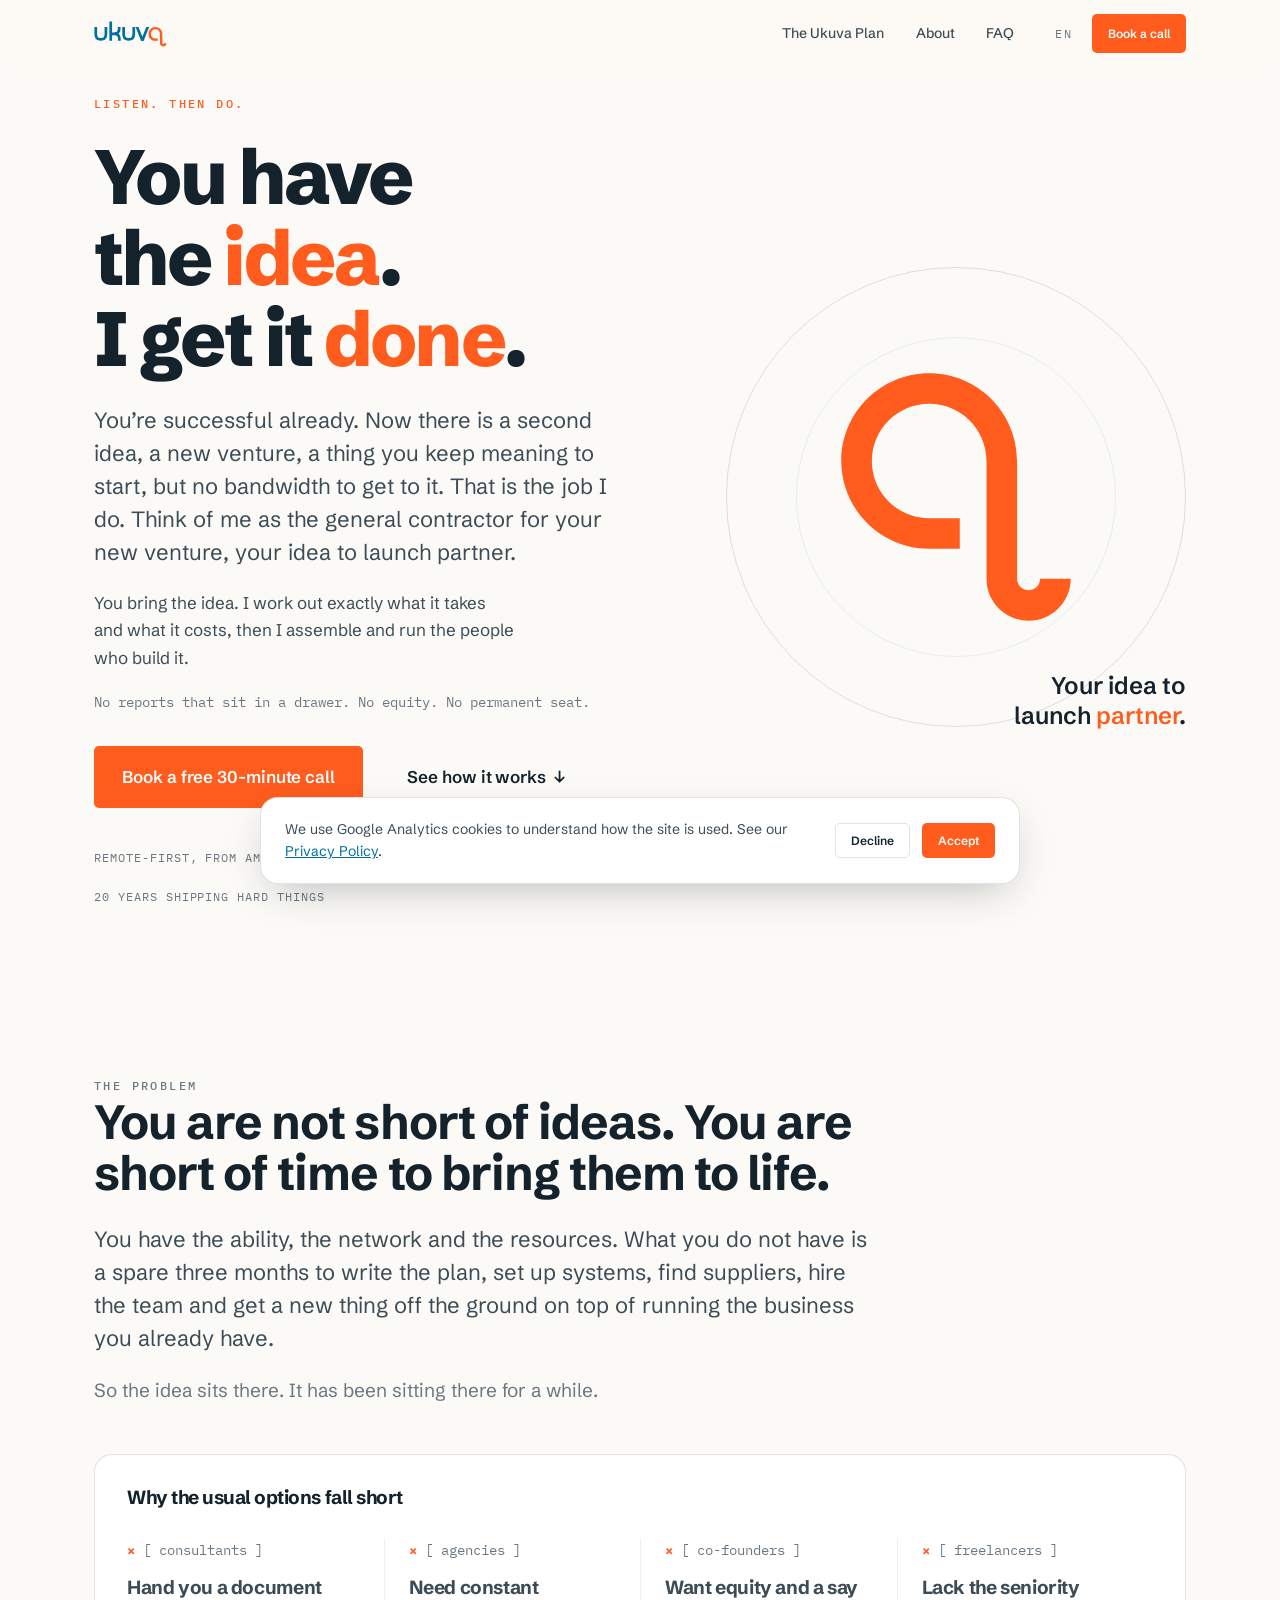
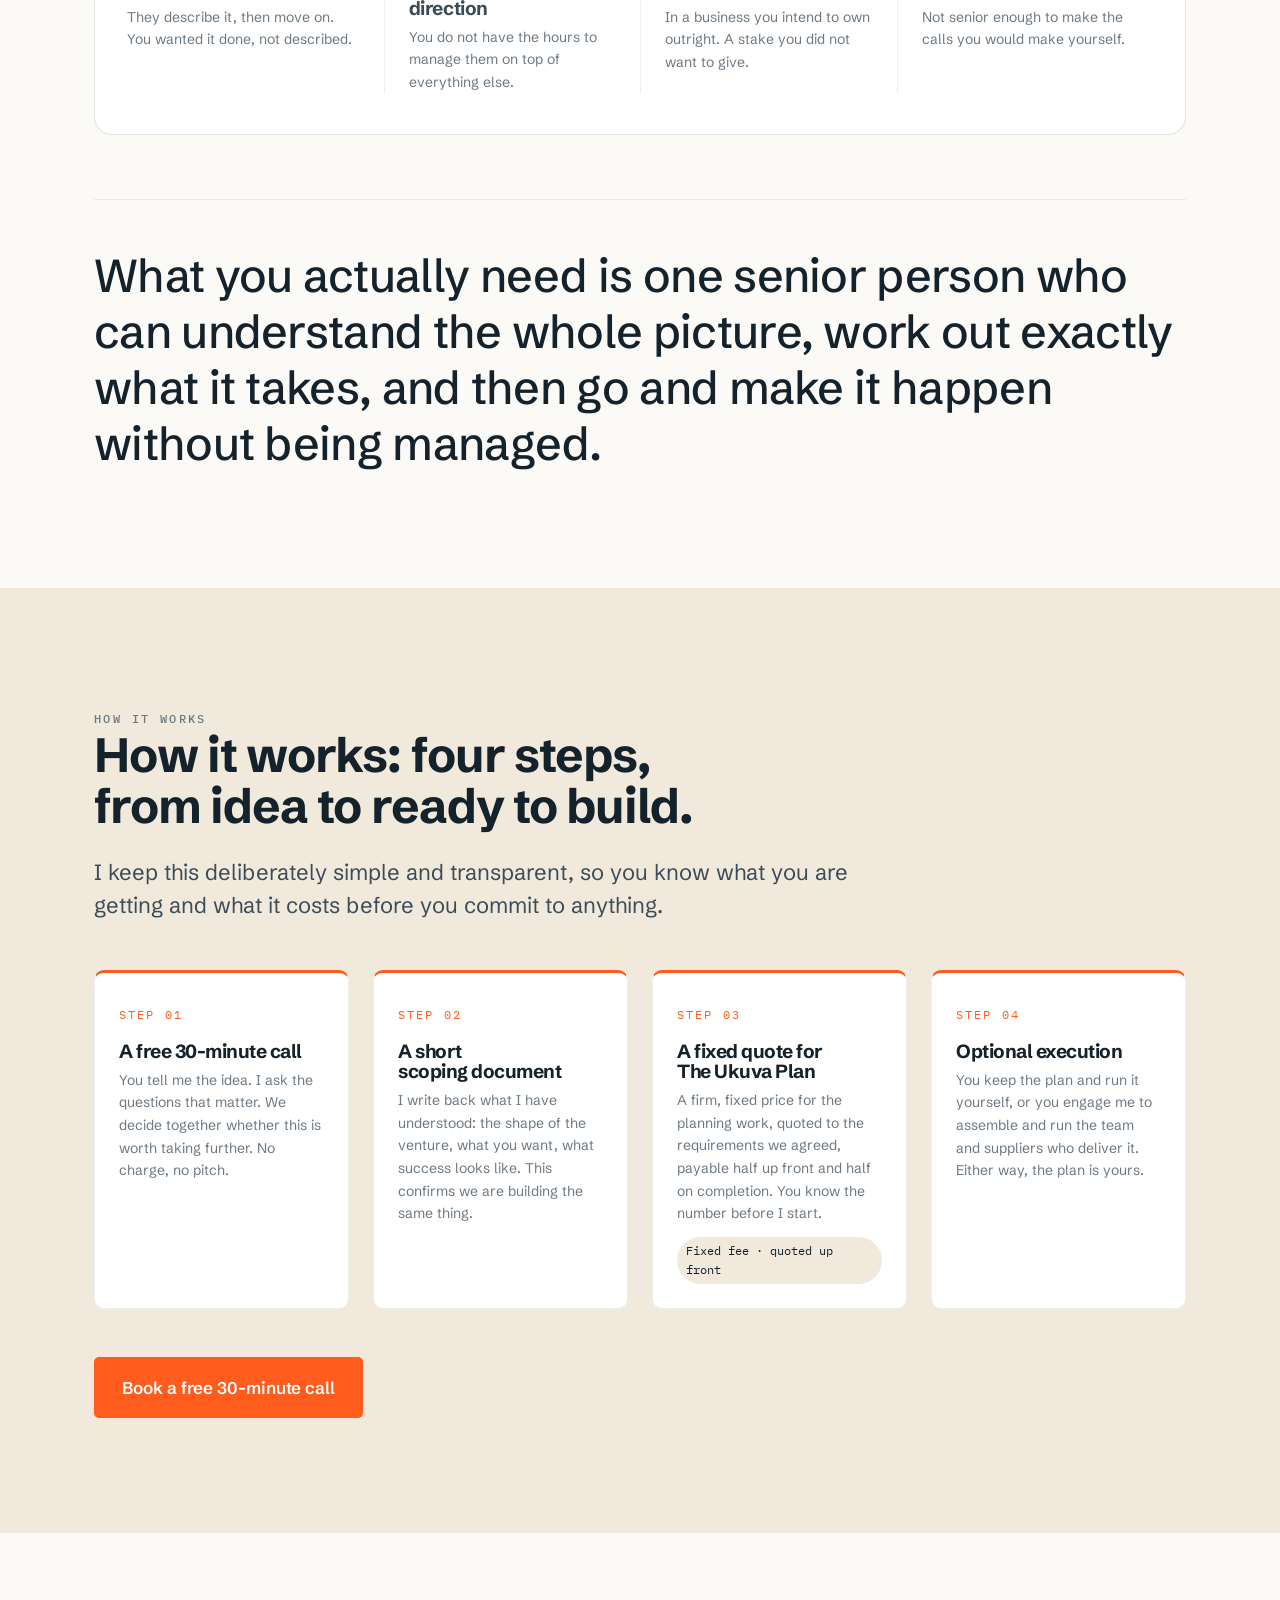
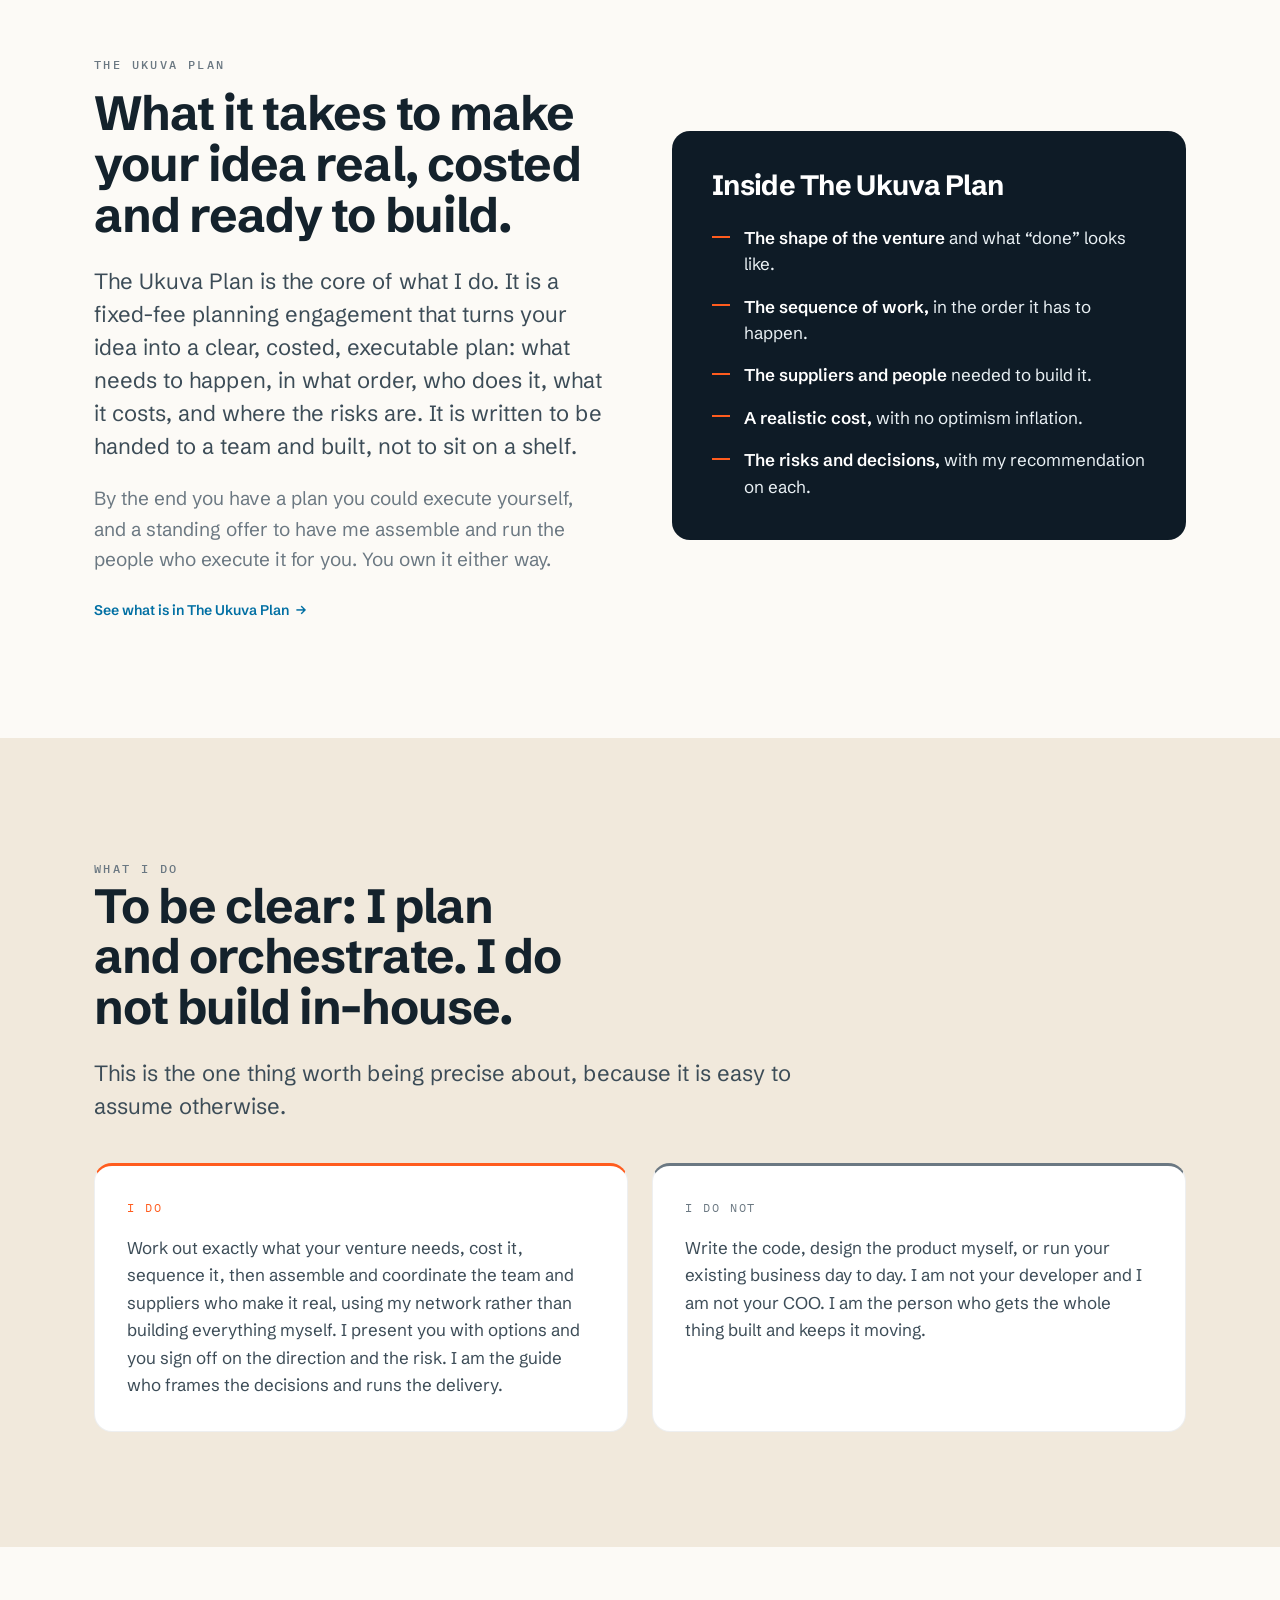
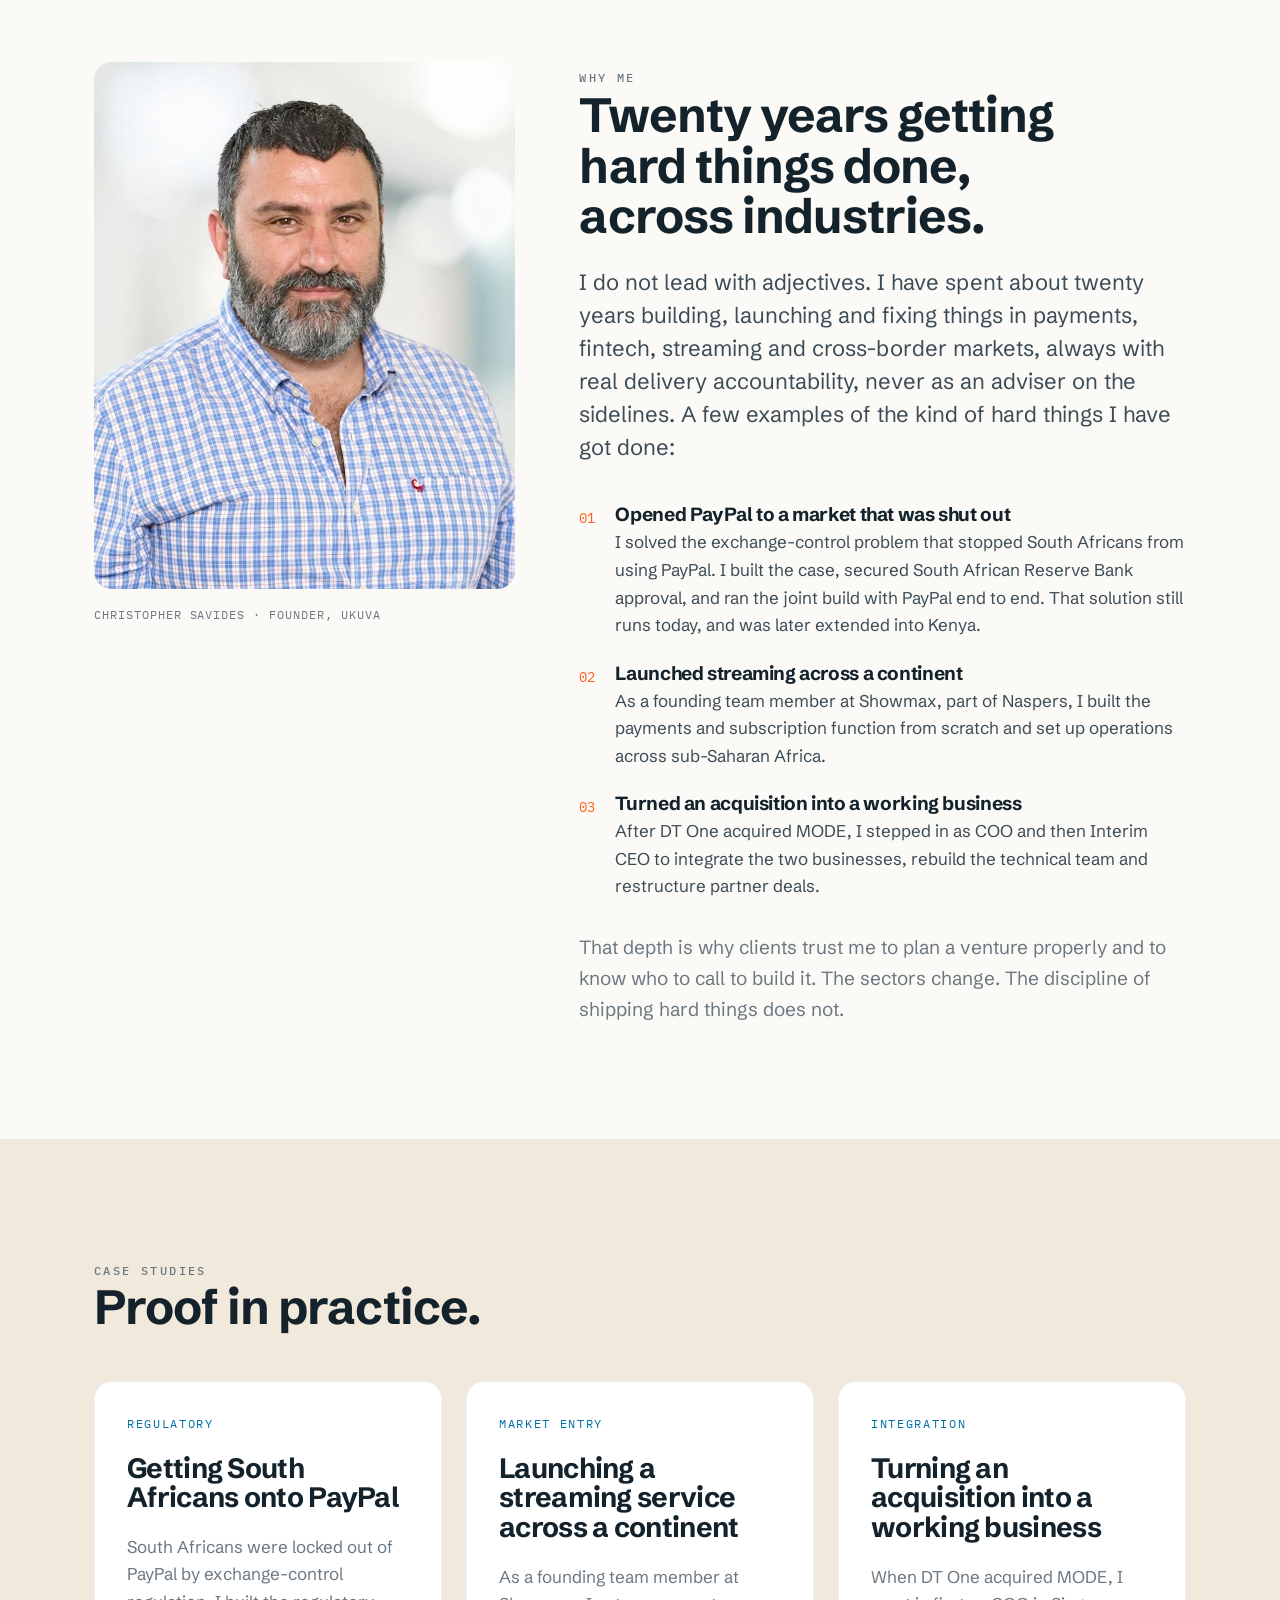
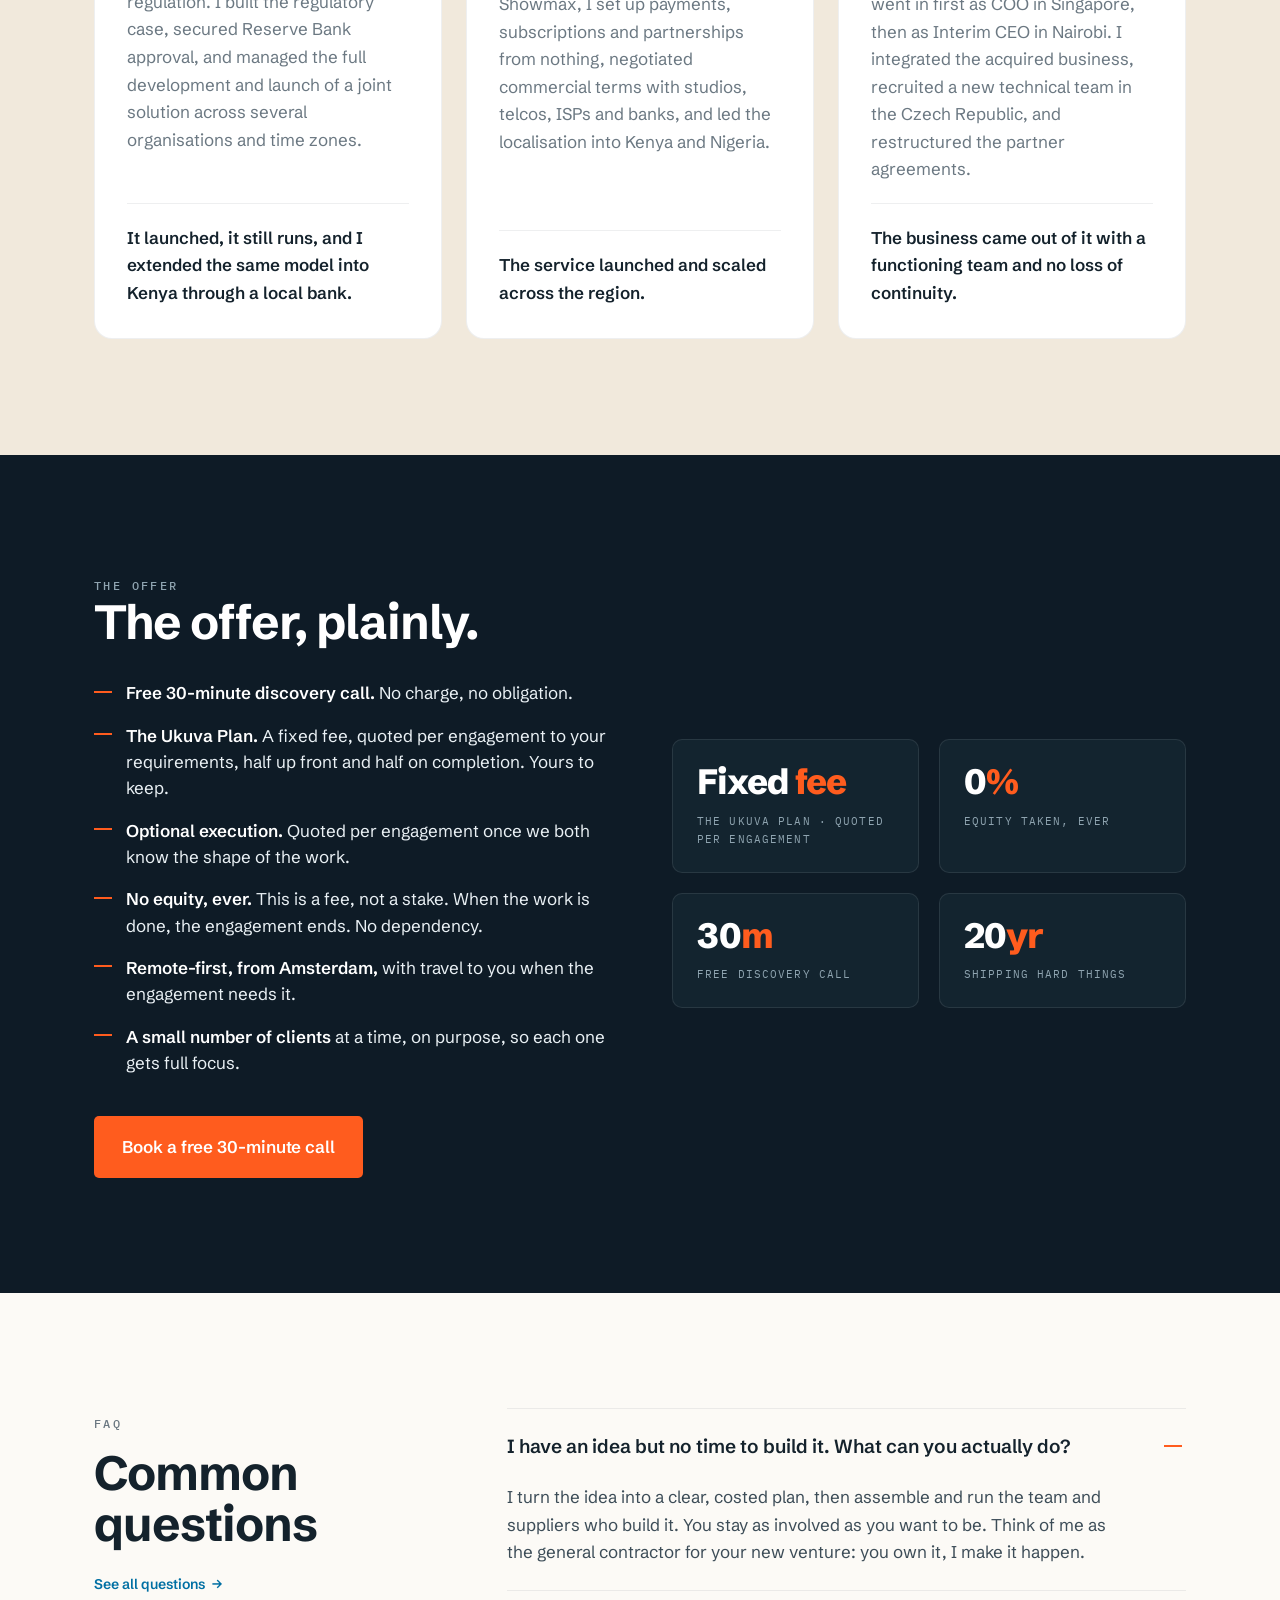
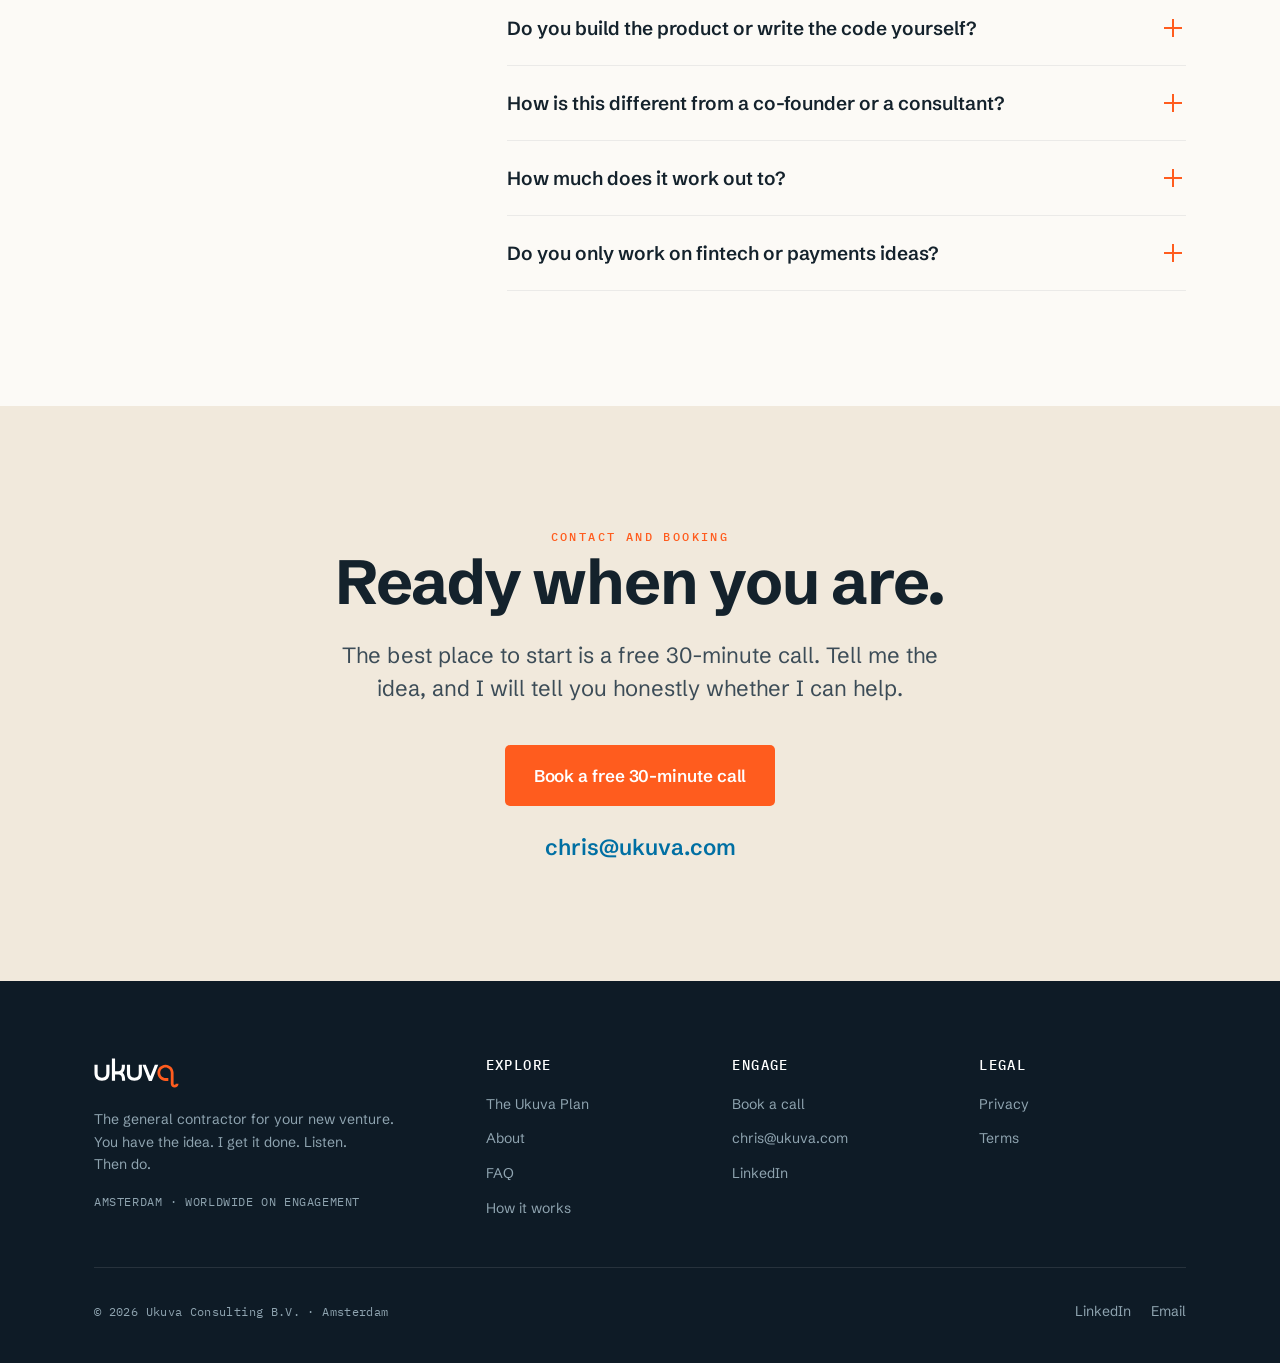
==== commit bcdeecb3: "Remove fixed price range; quote The Ukuva Plan per engagement + trim top-of-page buffering - replace" ====
--- a/public/index.html
+++ b/public/index.html
@@ -46,7 +46,6 @@
   "areaServed": "Worldwide",
   "address": { "@type": "PostalAddress", "addressLocality": "Amsterdam", "addressCountry": "NL" },
   "slogan": "Listen. Then do.",
-  "priceRange": "From EUR 3,000",
   "logo": "https://ukuva.com/assets/ukuva_mark.svg",
   "image": "https://ukuva.com/assets/og-image-v2.png",
   "sameAs": ["https://www.linkedin.com/in/chris-savides-ukuva"]
@@ -60,7 +59,7 @@
     { "@type": "Question", "name": "I have an idea but no time to build it. What can you actually do?", "acceptedAnswer": { "@type": "Answer", "text": "I turn the idea into a clear, costed plan, then assemble and run the team and suppliers who build it. You stay as involved as you want to be. Think of me as the general contractor for your new venture: you own it, I make it happen." } },
     { "@type": "Question", "name": "Do you build the product or write the code yourself?", "acceptedAnswer": { "@type": "Answer", "text": "No. I plan the venture and orchestrate the people who build it, using my network. I am not a developer and I do not build in-house. That is deliberate: it keeps me focused on getting the whole thing shipped rather than one part of it." } },
     { "@type": "Question", "name": "How is this different from a co-founder or a consultant?", "acceptedAnswer": { "@type": "Answer", "text": "A co-founder takes equity and shares control. A consultant hands over advice and leaves. I do neither. I work on a fixed fee, I take no stake, and I stay accountable for delivery until the venture is real, then the engagement ends." } },
-    { "@type": "Question", "name": "How much does it work out to?", "acceptedAnswer": { "@type": "Answer", "text": "The planning phase, The Ukuva Plan, is a fixed fee of EUR 3,000 to EUR 5,000, split half up front and half on completion. You get a firm number before any work starts. Execution, if you want it, is quoted separately once the plan is set." } },
+    { "@type": "Question", "name": "How much does it work out to?", "acceptedAnswer": { "@type": "Answer", "text": "The Ukuva Plan is a fixed fee, quoted up front to your requirements and split half on start and half on completion. You get a firm number before any work begins. Execution, if you want it, is quoted separately once the plan is set." } },
     { "@type": "Question", "name": "Do you only work on fintech or payments ideas?", "acceptedAnswer": { "@type": "Answer", "text": "No. My background is in payments and fintech, which is where a lot of my proof comes from, but the work is sector-agnostic. What I bring is the discipline of shipping hard things and a network to build them, whatever the industry." } }
   ]
 }
@@ -316,8 +315,8 @@
       <article class="step" data-reveal>
         <div class="step__n">Step 03</div>
         <h3>A fixed quote for The Ukuva Plan</h3>
-        <p>A firm price for the planning work, from EUR 3,000 to EUR 5,000, payable half up front and half on completion. You know the number before I start.</p>
-        <span class="price">EUR 3,000 to 5,000 &middot; fixed</span>
+        <p>A firm, fixed price for the planning work, quoted to the requirements we agreed, payable half up front and half on completion. You know the number before I start.</p>
+        <span class="price">Fixed fee &middot; quoted up front</span>
       </article>
       <article class="step" data-reveal>
         <div class="step__n">Step 04</div>
@@ -446,7 +445,7 @@
       <h2 style="color:#fff;">The offer, plainly.</h2>
       <ul class="feature-list" style="margin-top:var(--space-8);">
         <li><strong>Free 30-minute discovery call.</strong> No charge, no obligation.</li>
-        <li><strong>The Ukuva Plan.</strong> Fixed fee, EUR 3,000 to EUR 5,000, half up front and half on completion. Yours to keep.</li>
+        <li><strong>The Ukuva Plan.</strong> A fixed fee, quoted per engagement to your requirements, half up front and half on completion. Yours to keep.</li>
         <li><strong>Optional execution.</strong> Quoted per engagement once we both know the shape of the work.</li>
         <li><strong>No equity, ever.</strong> This is a fee, not a stake. When the work is done, the engagement ends. No dependency.</li>
         <li><strong>Remote-first, from Amsterdam,</strong> with travel to you when the engagement needs it.</li>
@@ -455,7 +454,7 @@
       <a class="btn btn--primary btn--lg" href="/book" style="margin-top:var(--space-10);">Book a free 30-minute call</a>
     </div>
     <div class="offer__stats" data-reveal>
-      <div class="ostat"><b>&euro;<em>3&ndash;5k</em></b><span>The Ukuva Plan &middot; fixed fee</span></div>
+      <div class="ostat"><b>Fixed<em> fee</em></b><span>The Ukuva Plan &middot; quoted per engagement</span></div>
       <div class="ostat"><b>0<em>%</em></b><span>Equity taken, ever</span></div>
       <div class="ostat"><b>30<em>m</em></b><span>Free discovery call</span></div>
       <div class="ostat"><b>20<em>yr</em></b><span>Shipping hard things</span></div>
@@ -487,7 +486,7 @@
         </div>
         <div class="faq__item">
           <h3 class="faq__qh"><button class="faq__q" aria-expanded="false">How much does it work out to? <span class="pm" aria-hidden="true"></span></button></h3>
-          <div class="faq__a"><div class="faq__a-inner">The planning phase, The Ukuva Plan, is a fixed fee of EUR 3,000 to EUR 5,000, split half up front and half on completion. You get a firm number before any work starts. Execution, if you want it, is quoted separately once the plan is set.</div></div>
+          <div class="faq__a"><div class="faq__a-inner">The Ukuva Plan is a fixed fee, quoted up front to your requirements and split half on start and half on completion. You get a firm number before any work begins. Execution, if you want it, is quoted separately once the plan is set.</div></div>
         </div>
         <div class="faq__item">
           <h3 class="faq__qh"><button class="faq__q" aria-expanded="false">Do you only work on fintech or payments ideas? <span class="pm" aria-hidden="true"></span></button></h3>
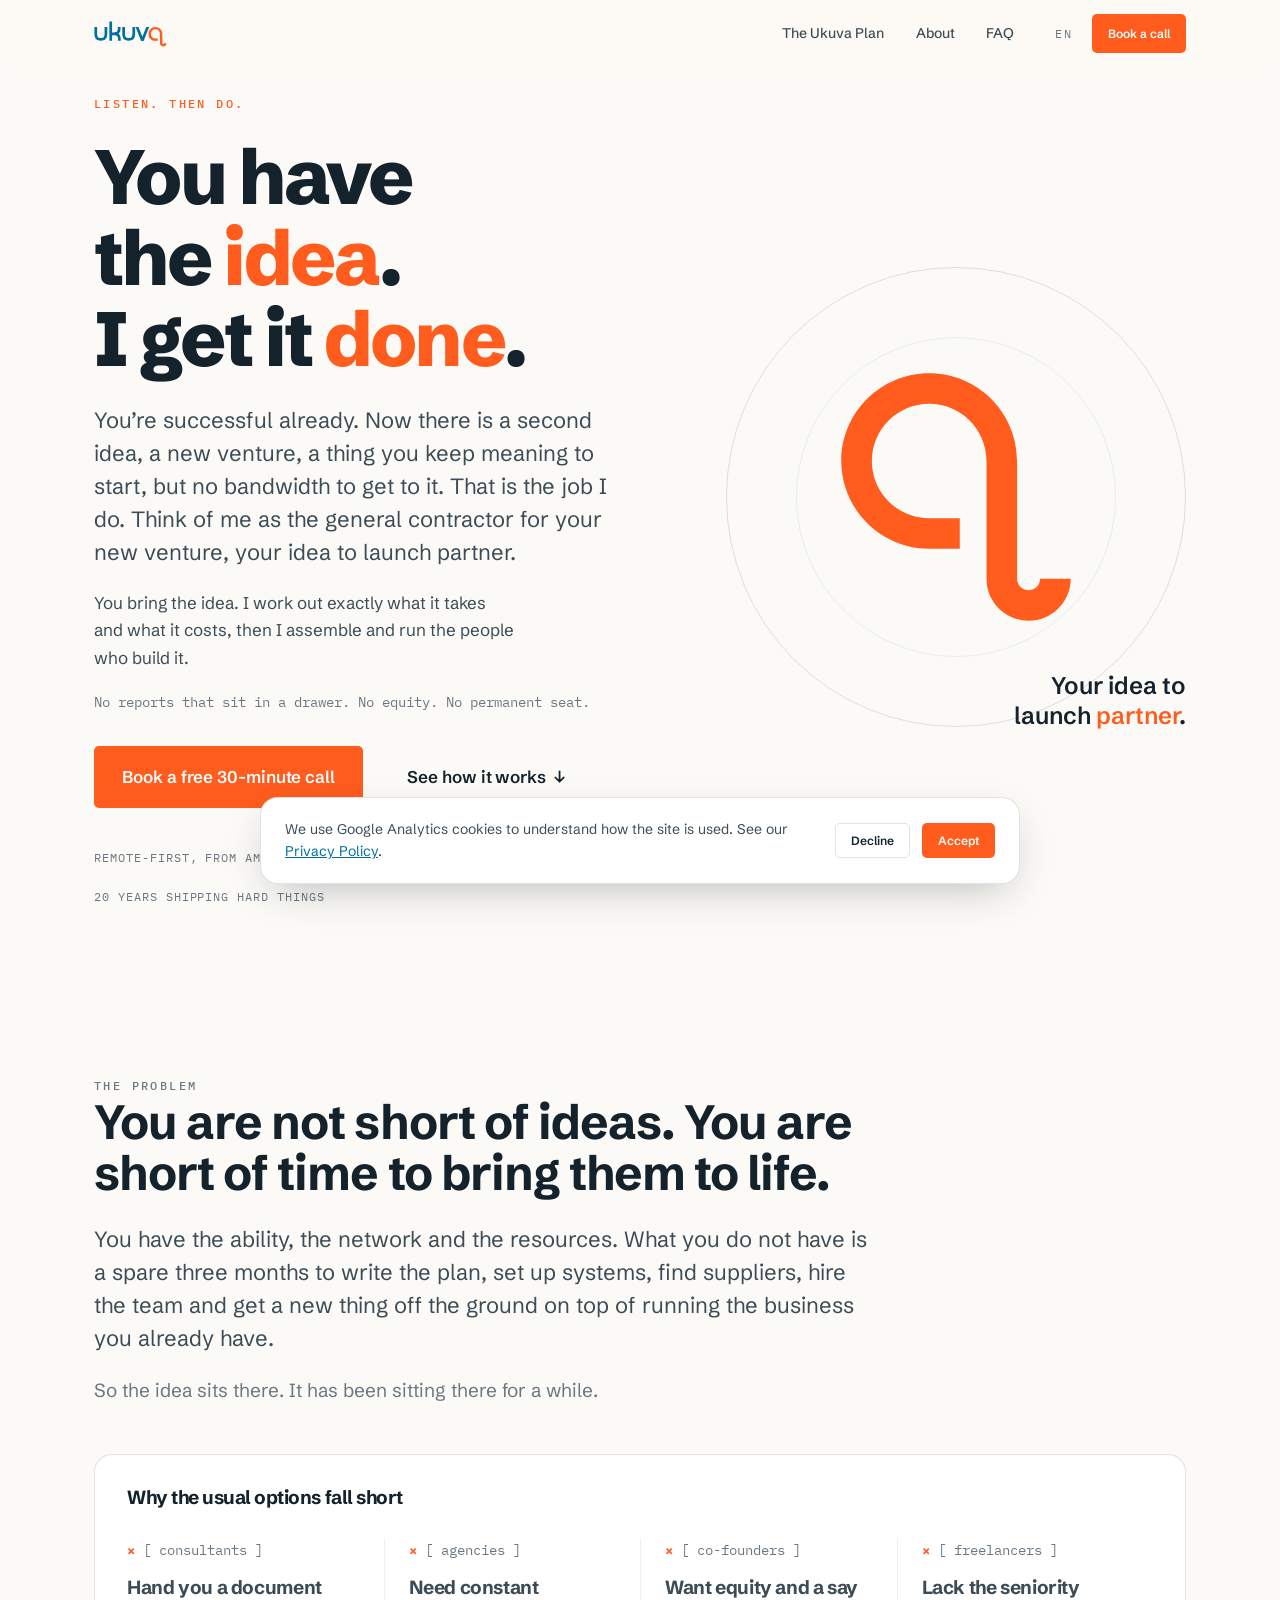
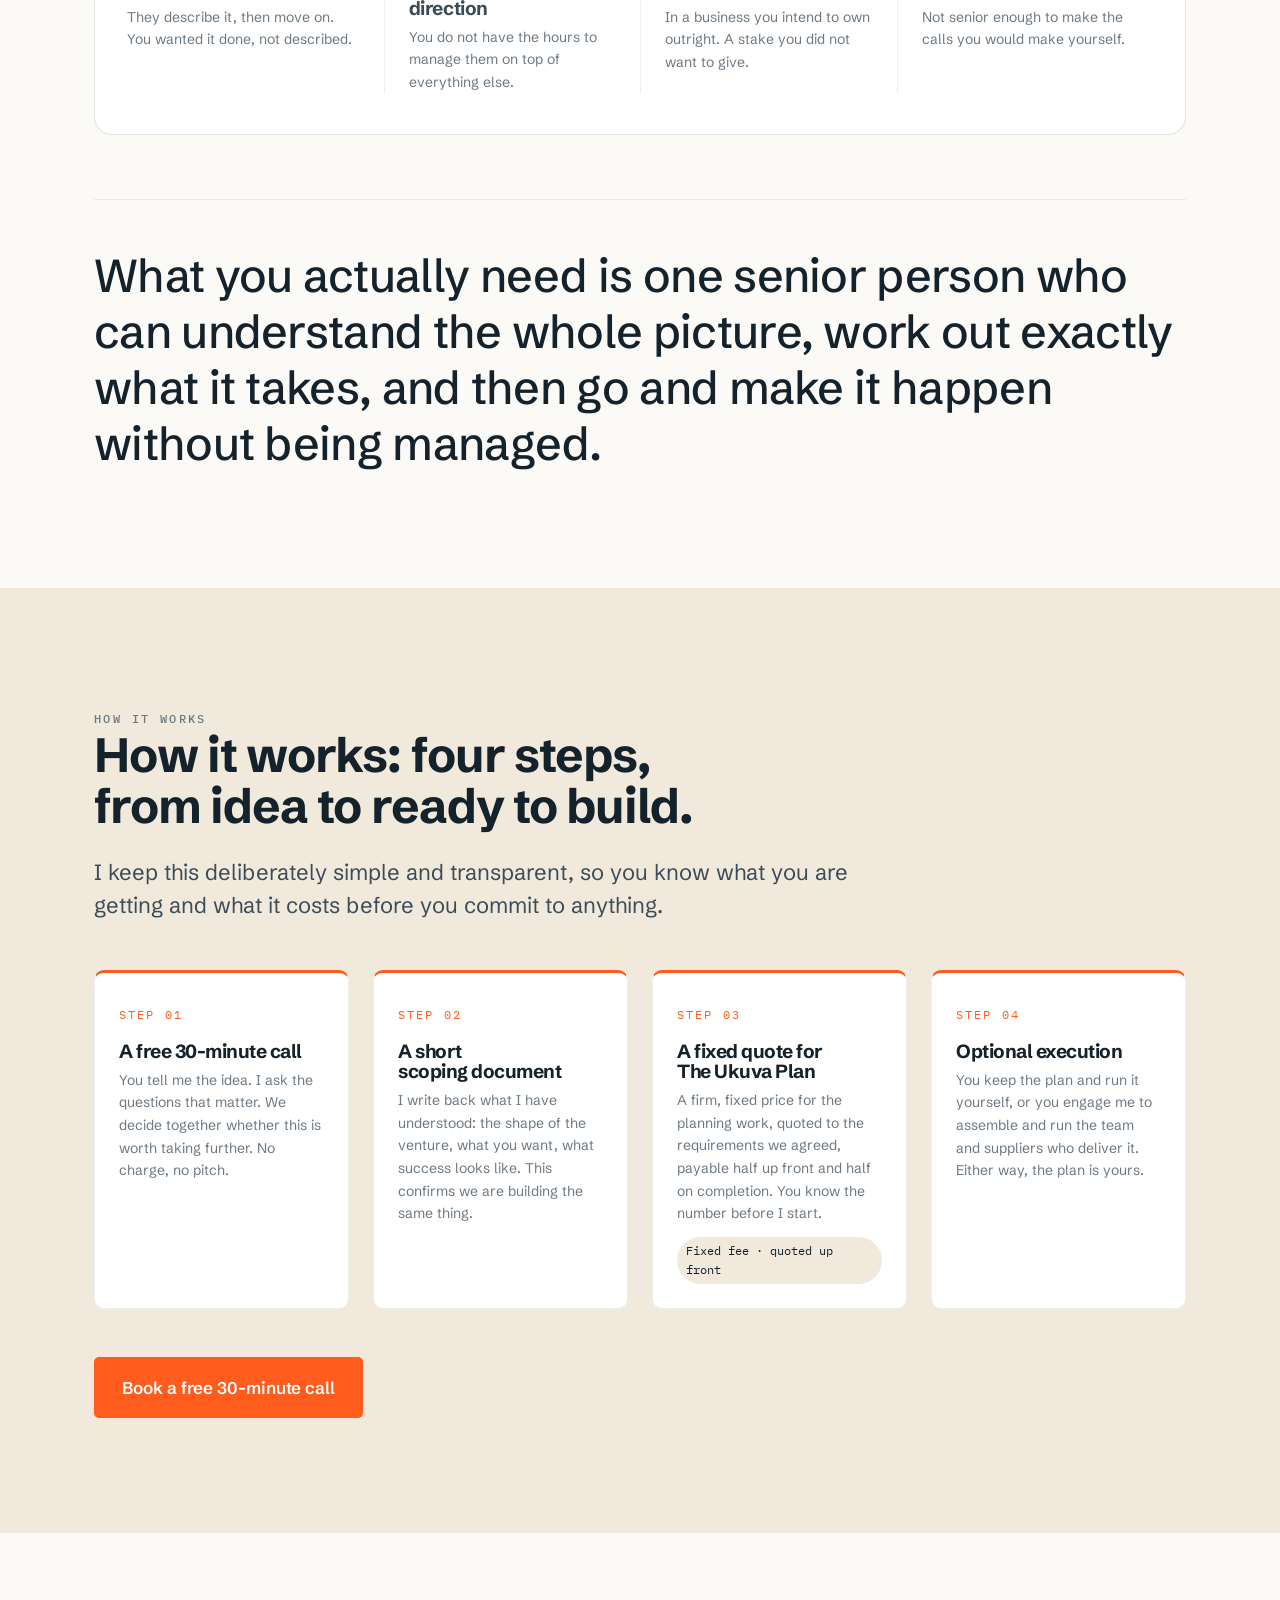
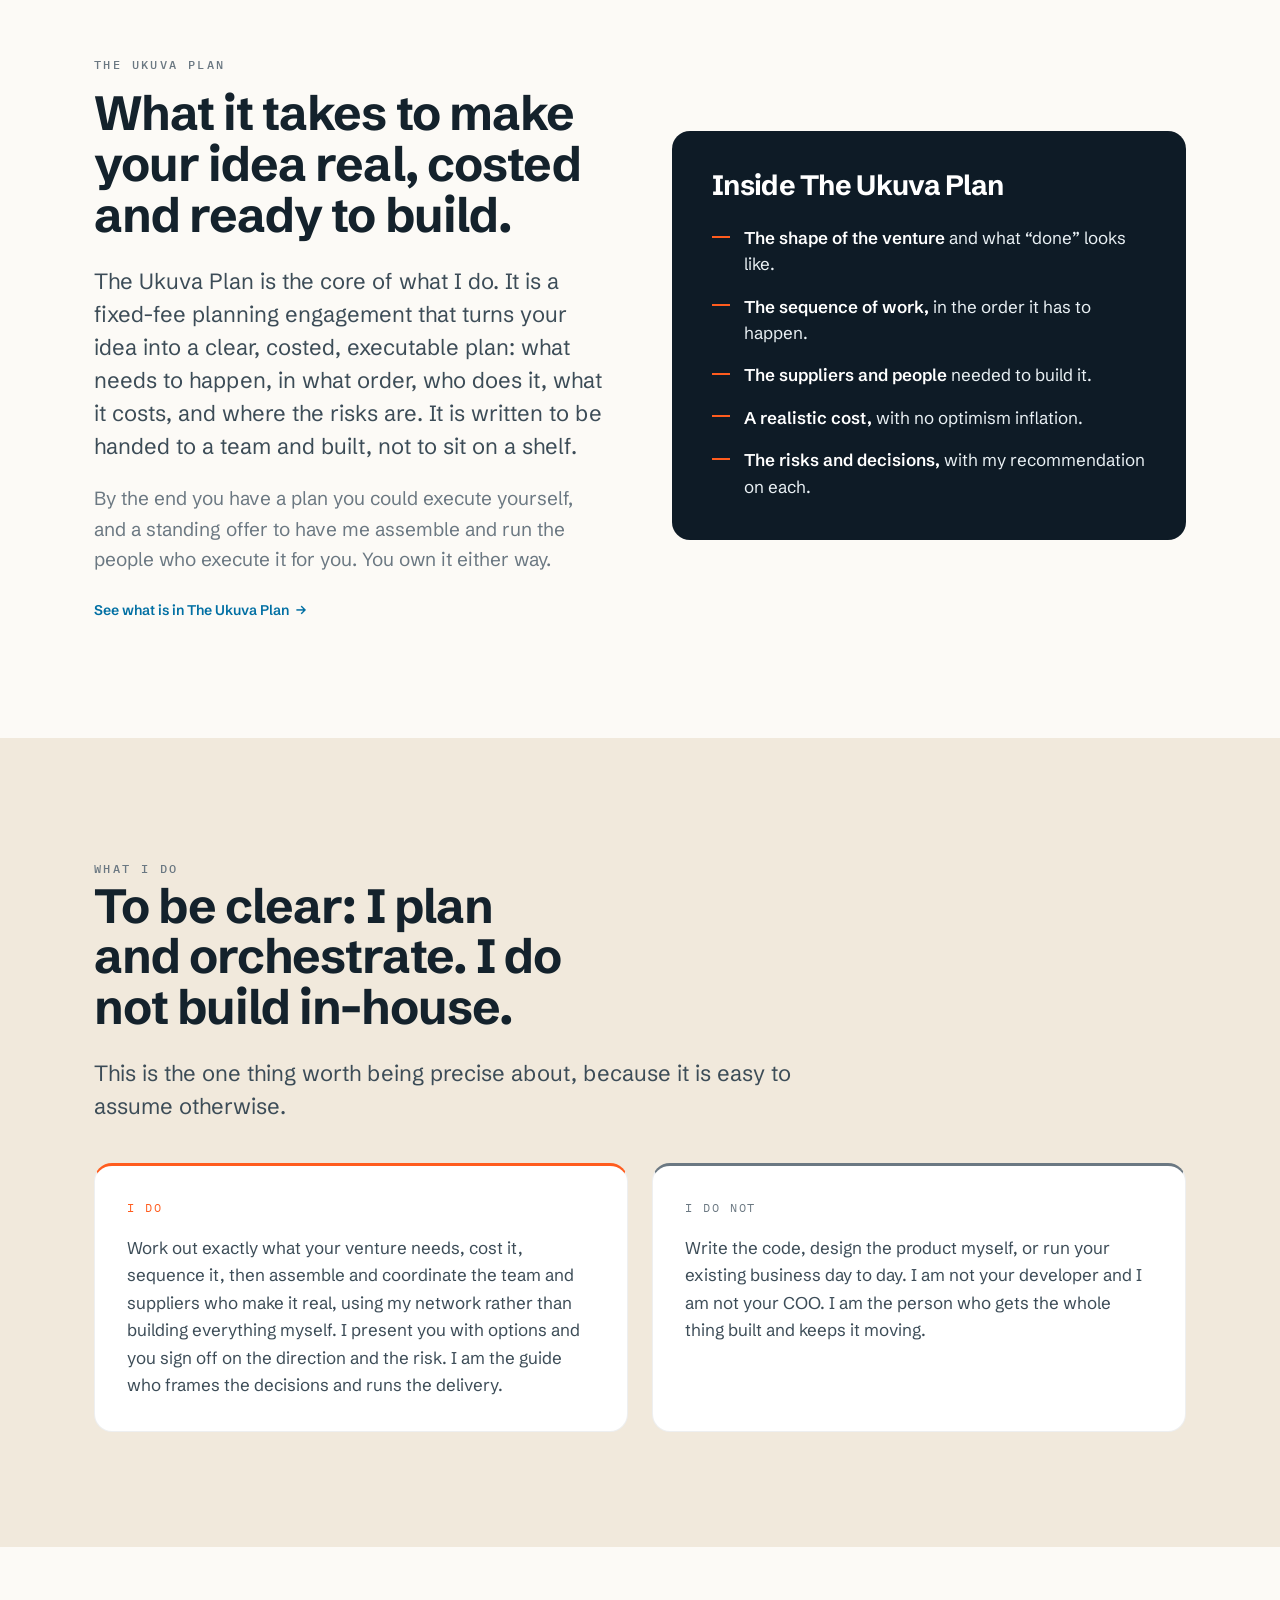
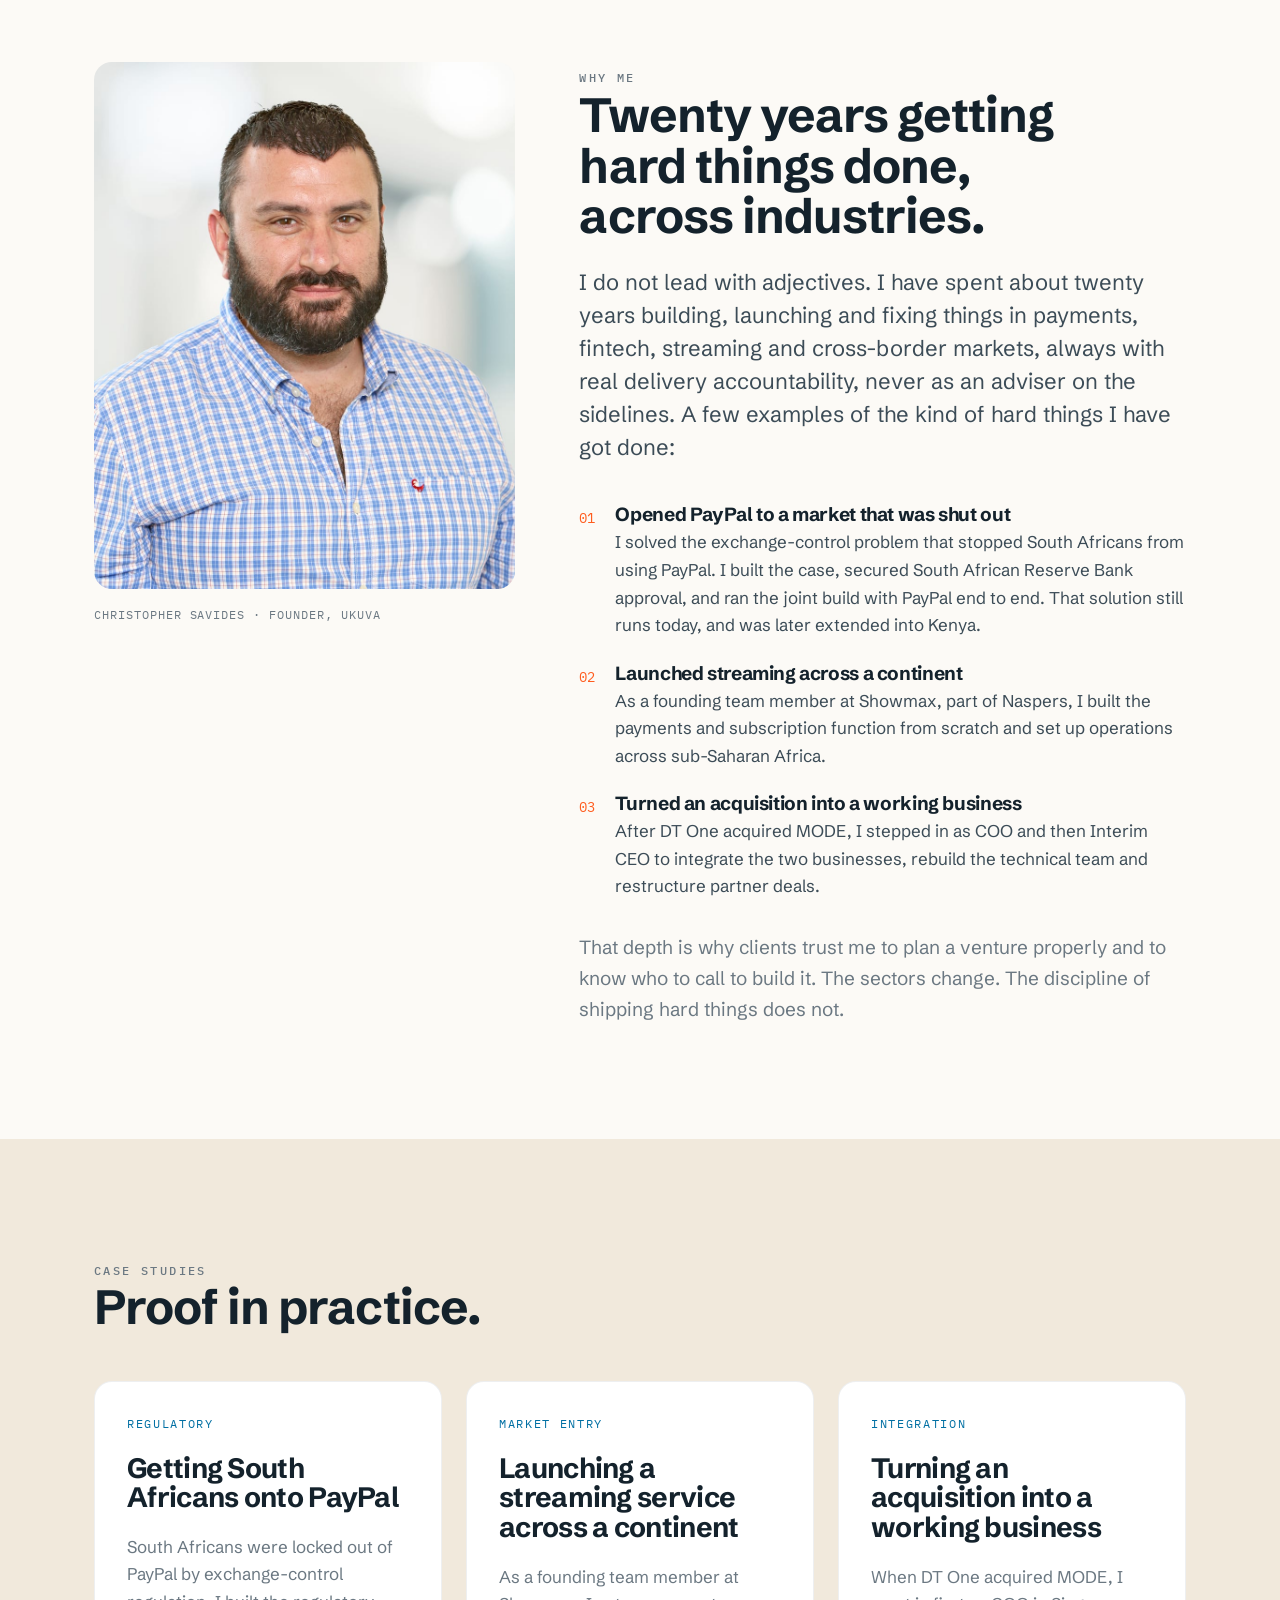
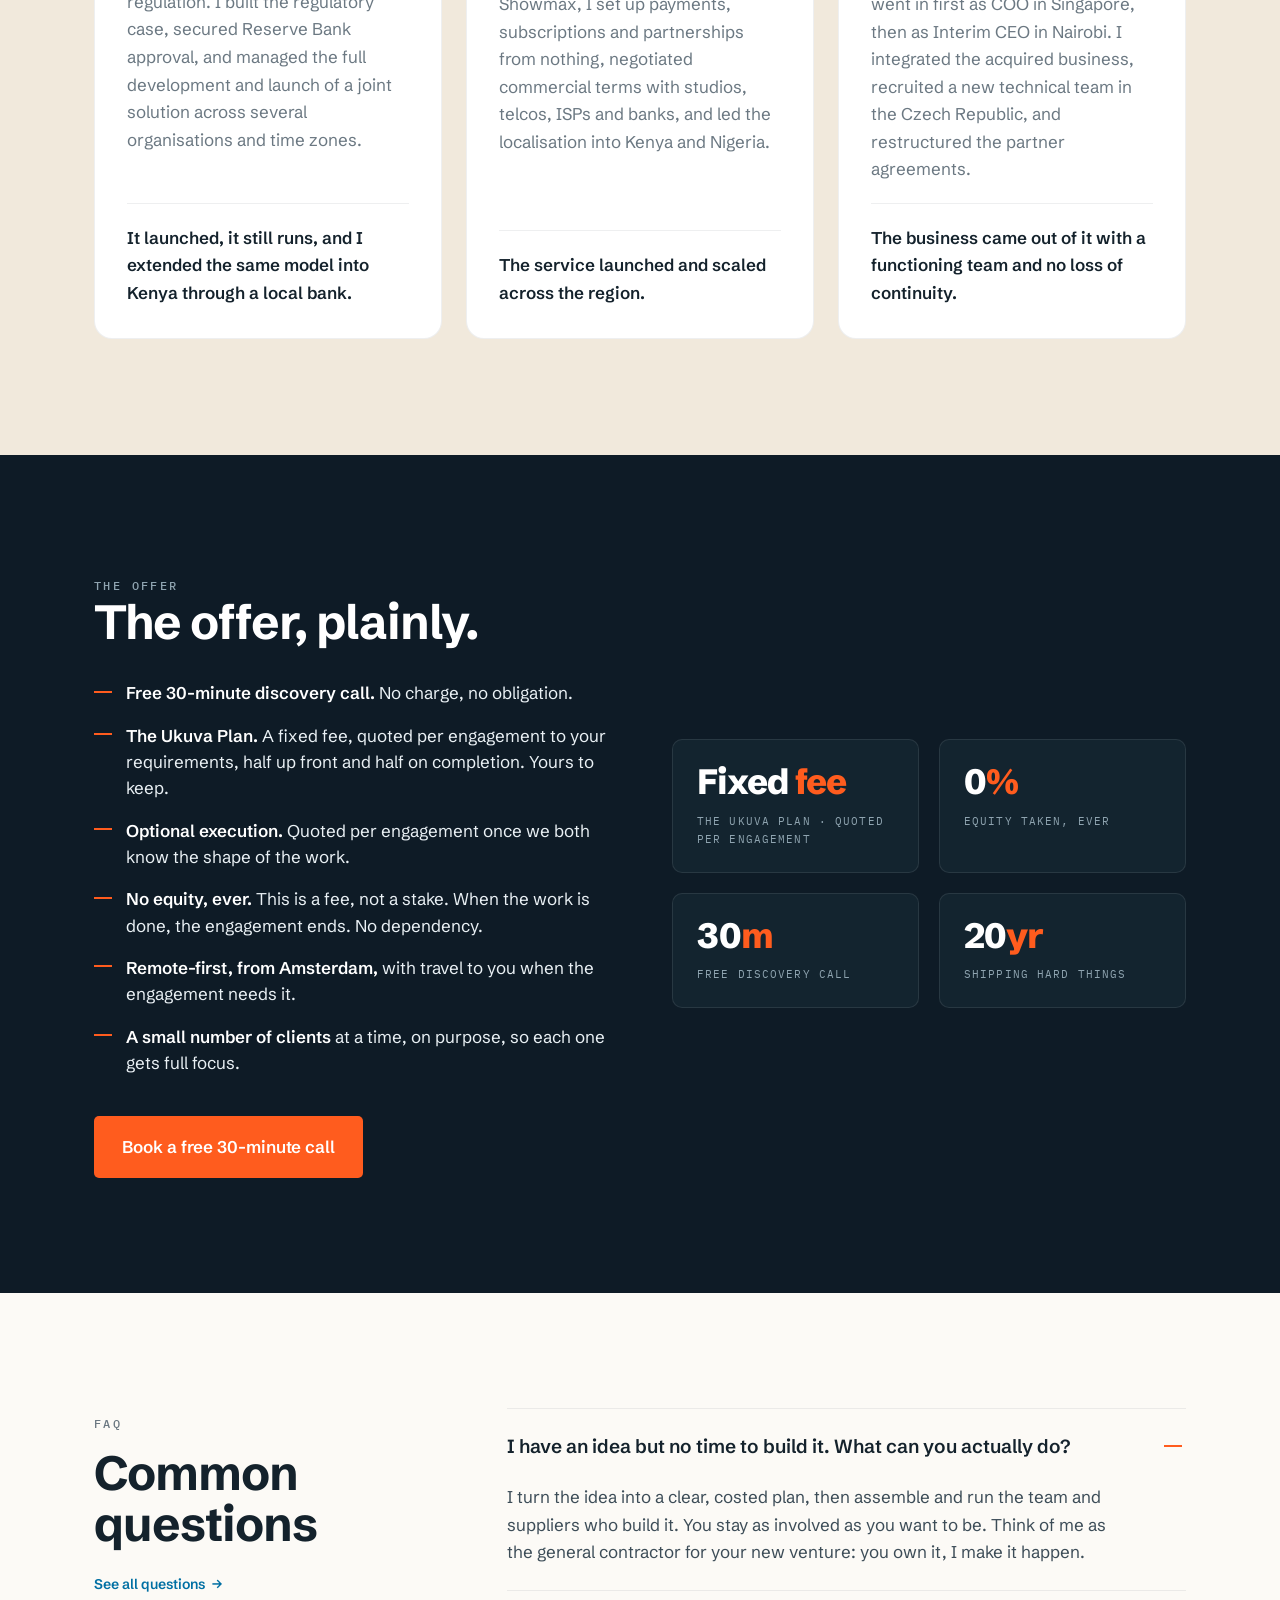
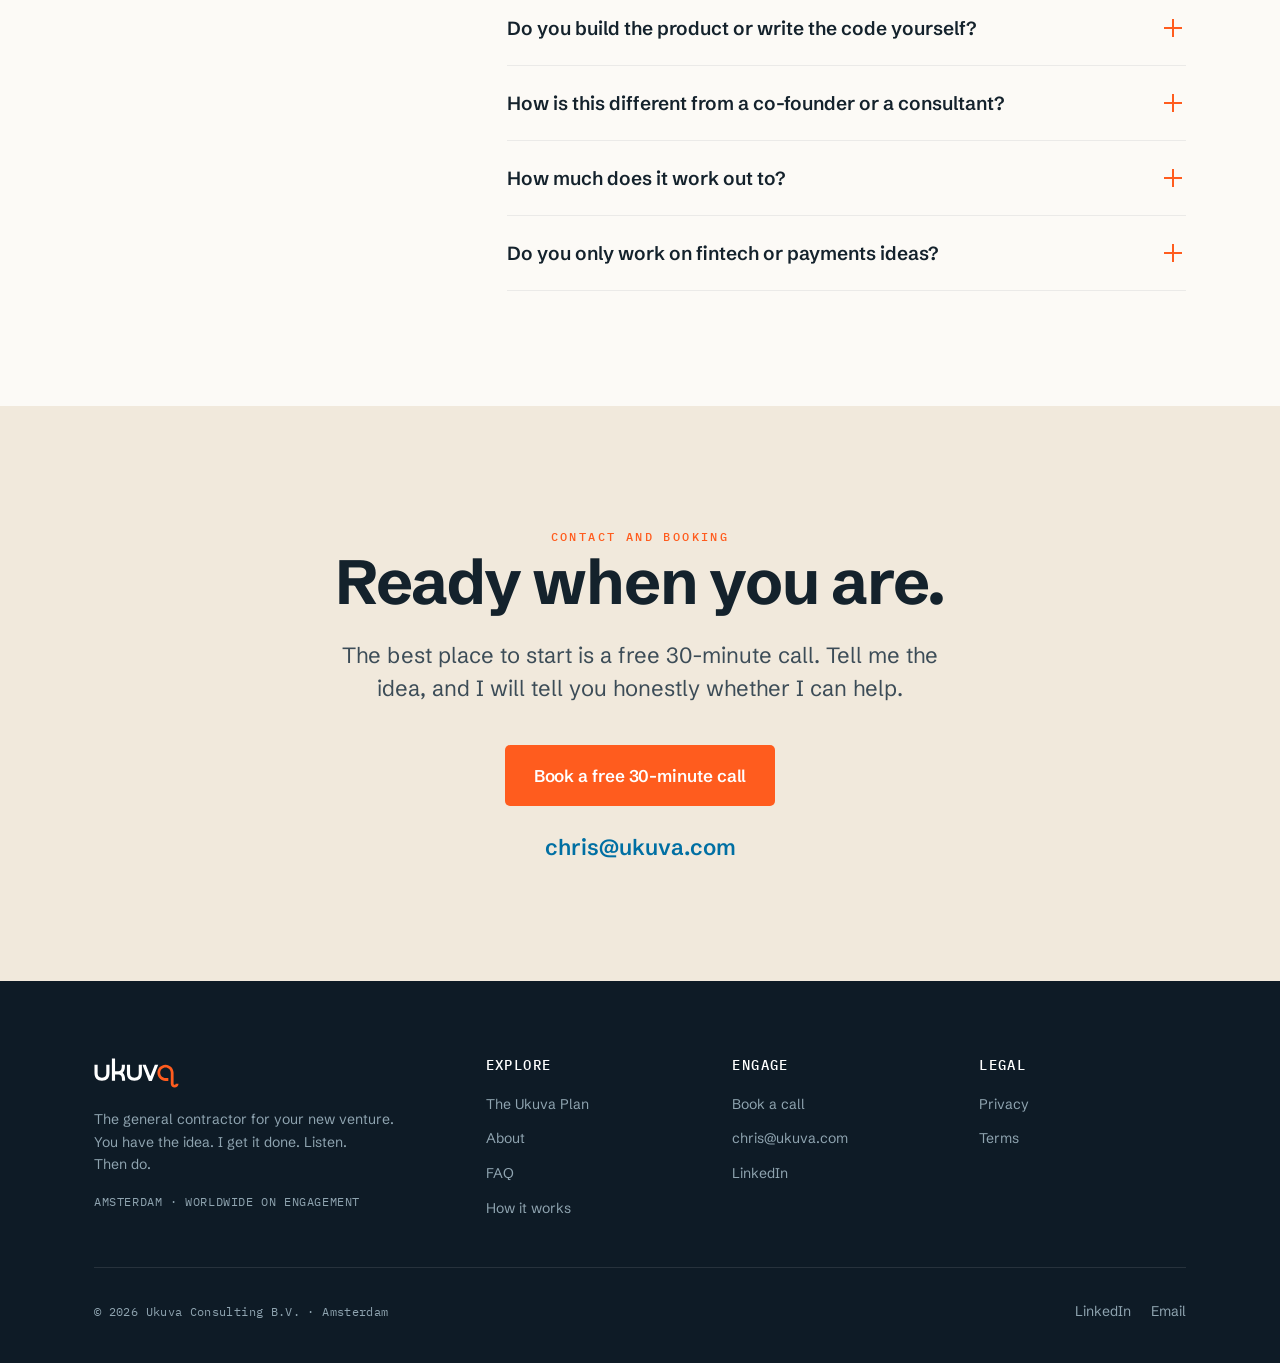
==== commit 769bacaa: "Replace portrait with real headshot of Chris (versioned ?v=3) - public/assets/chris-savides.jpg rege" ====
--- a/public/index.html
+++ b/public/index.html
@@ -380,7 +380,7 @@
   <div class="wrap why">
     <div class="why__photo" data-reveal>
       <div class="frame">
-        <img src="assets/chris-savides.jpg" alt="Christopher Savides, founder of Ukuva, Amsterdam" loading="lazy" width="842" height="1264">
+        <img src="assets/chris-savides.jpg?v=3" alt="Christopher Savides, founder of Ukuva, Amsterdam" loading="lazy" width="900" height="1350">
       </div>
       <div class="why__cap">Christopher Savides &middot; Founder, Ukuva</div>
     </div>
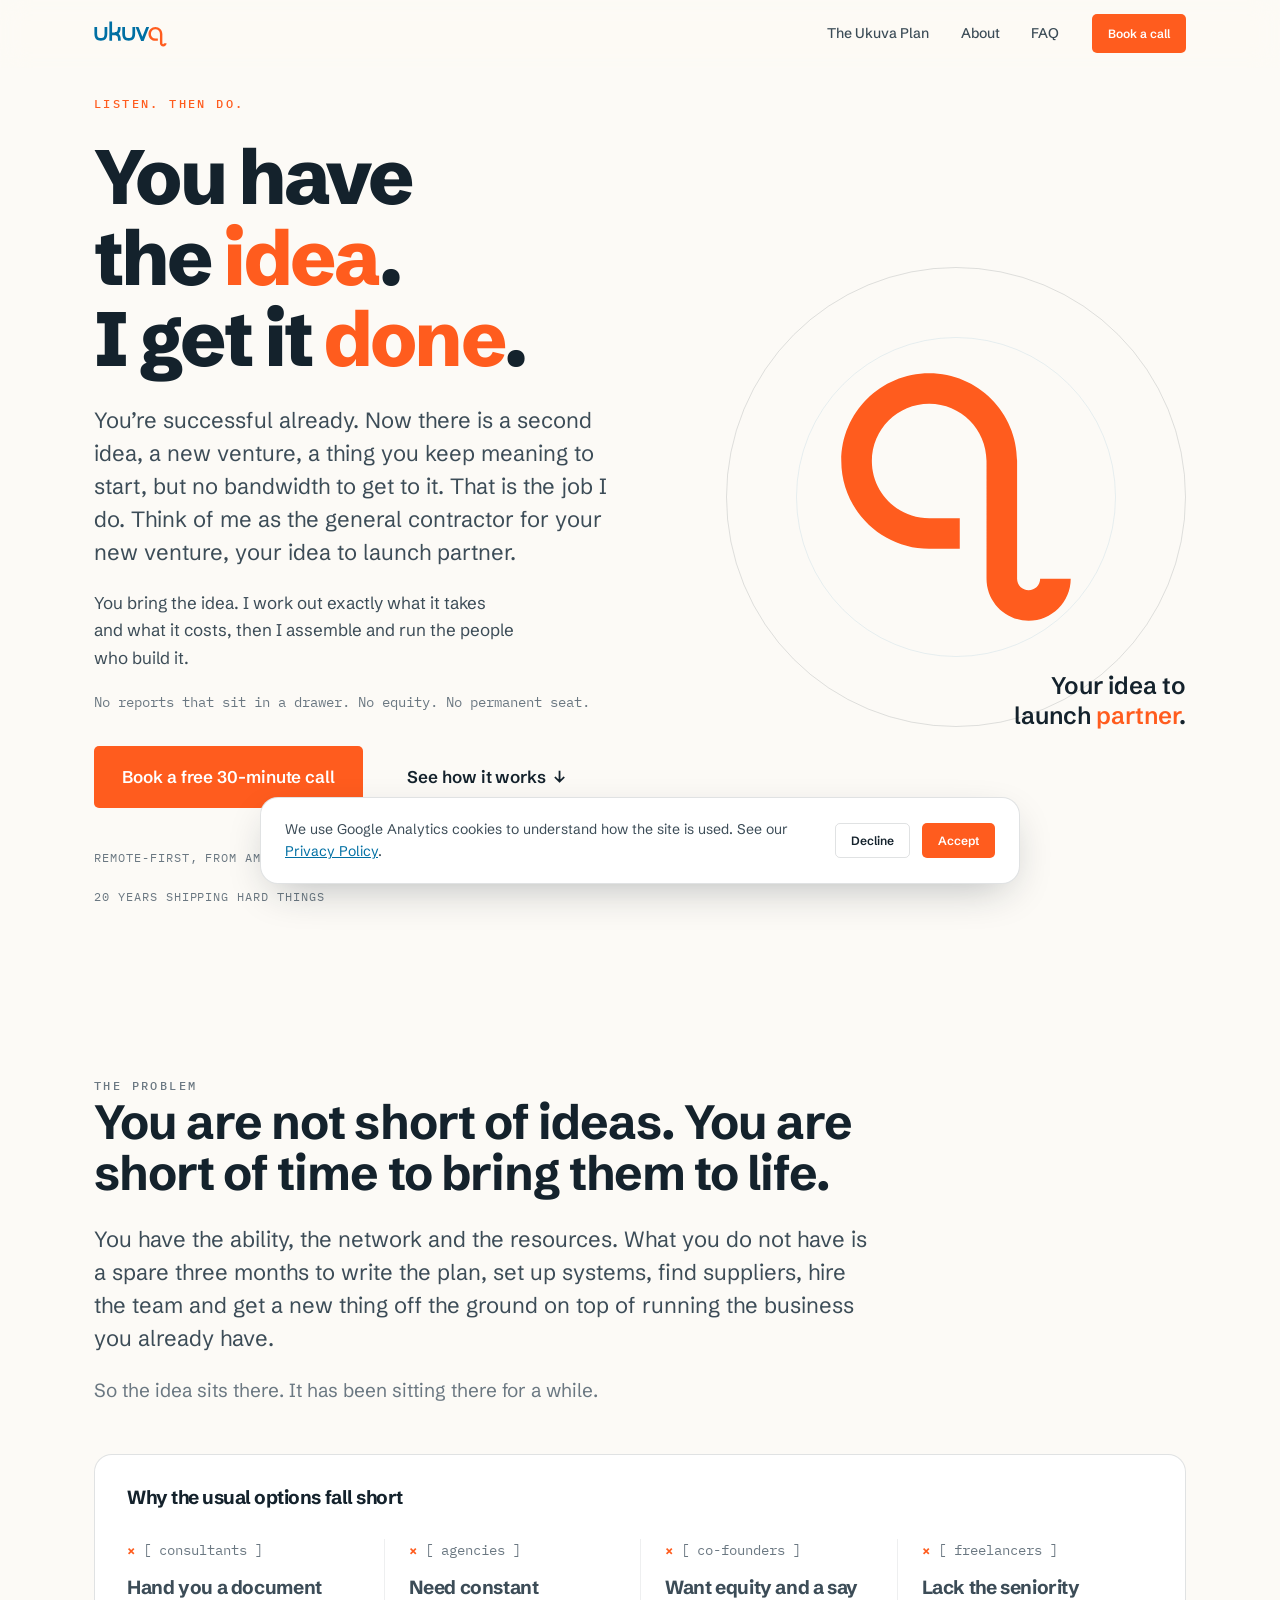
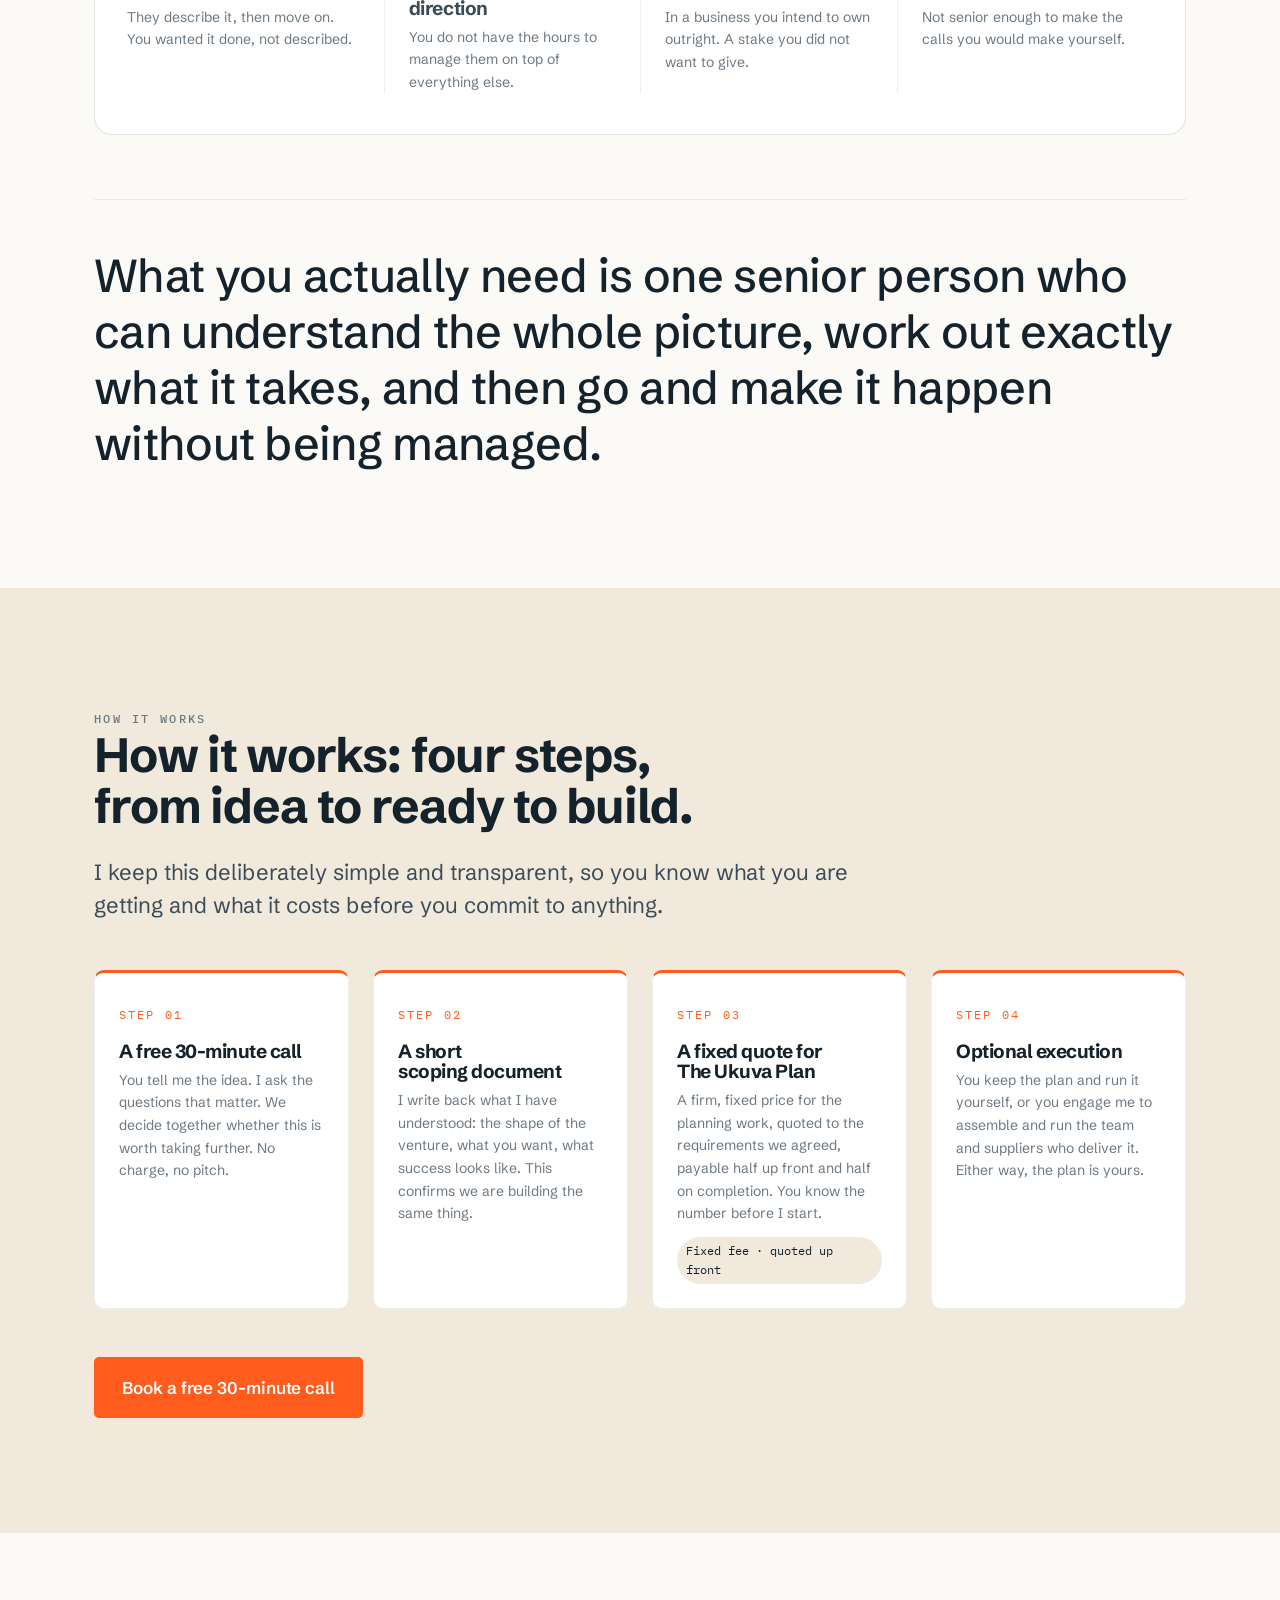
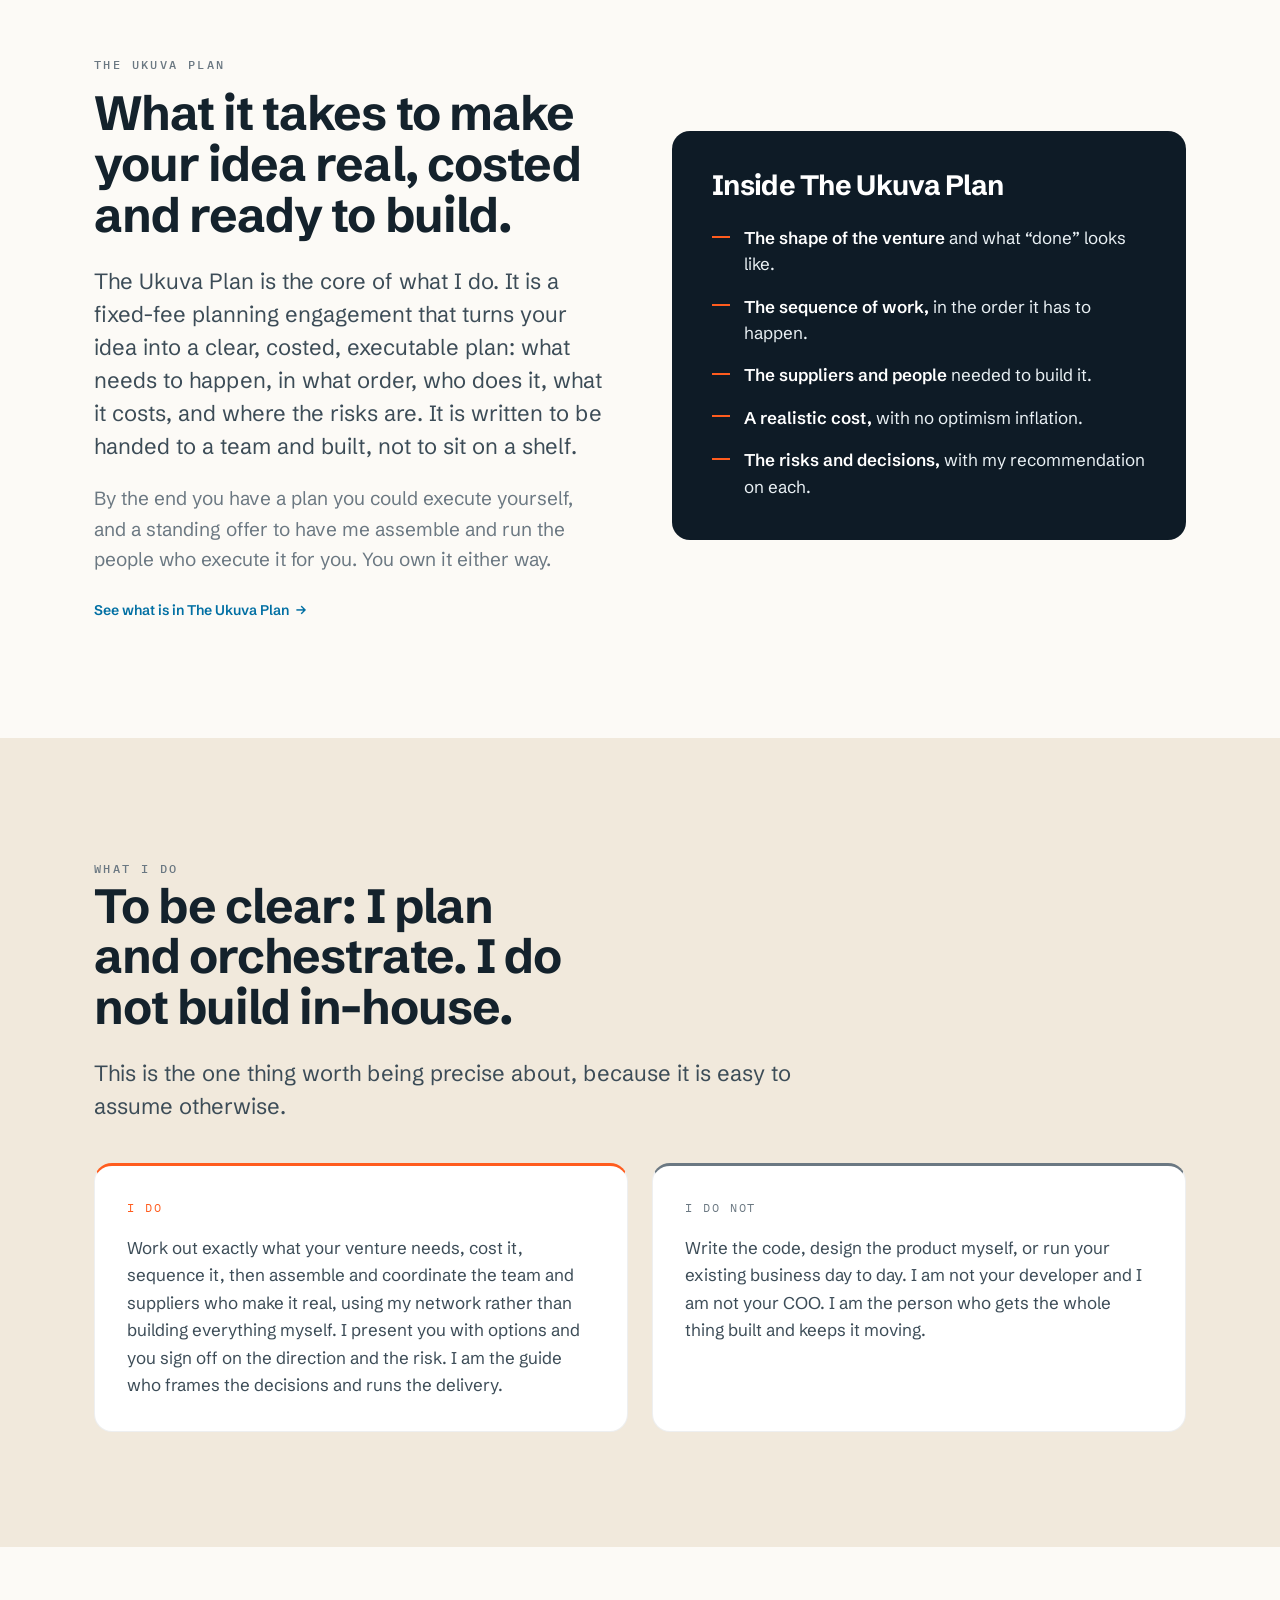
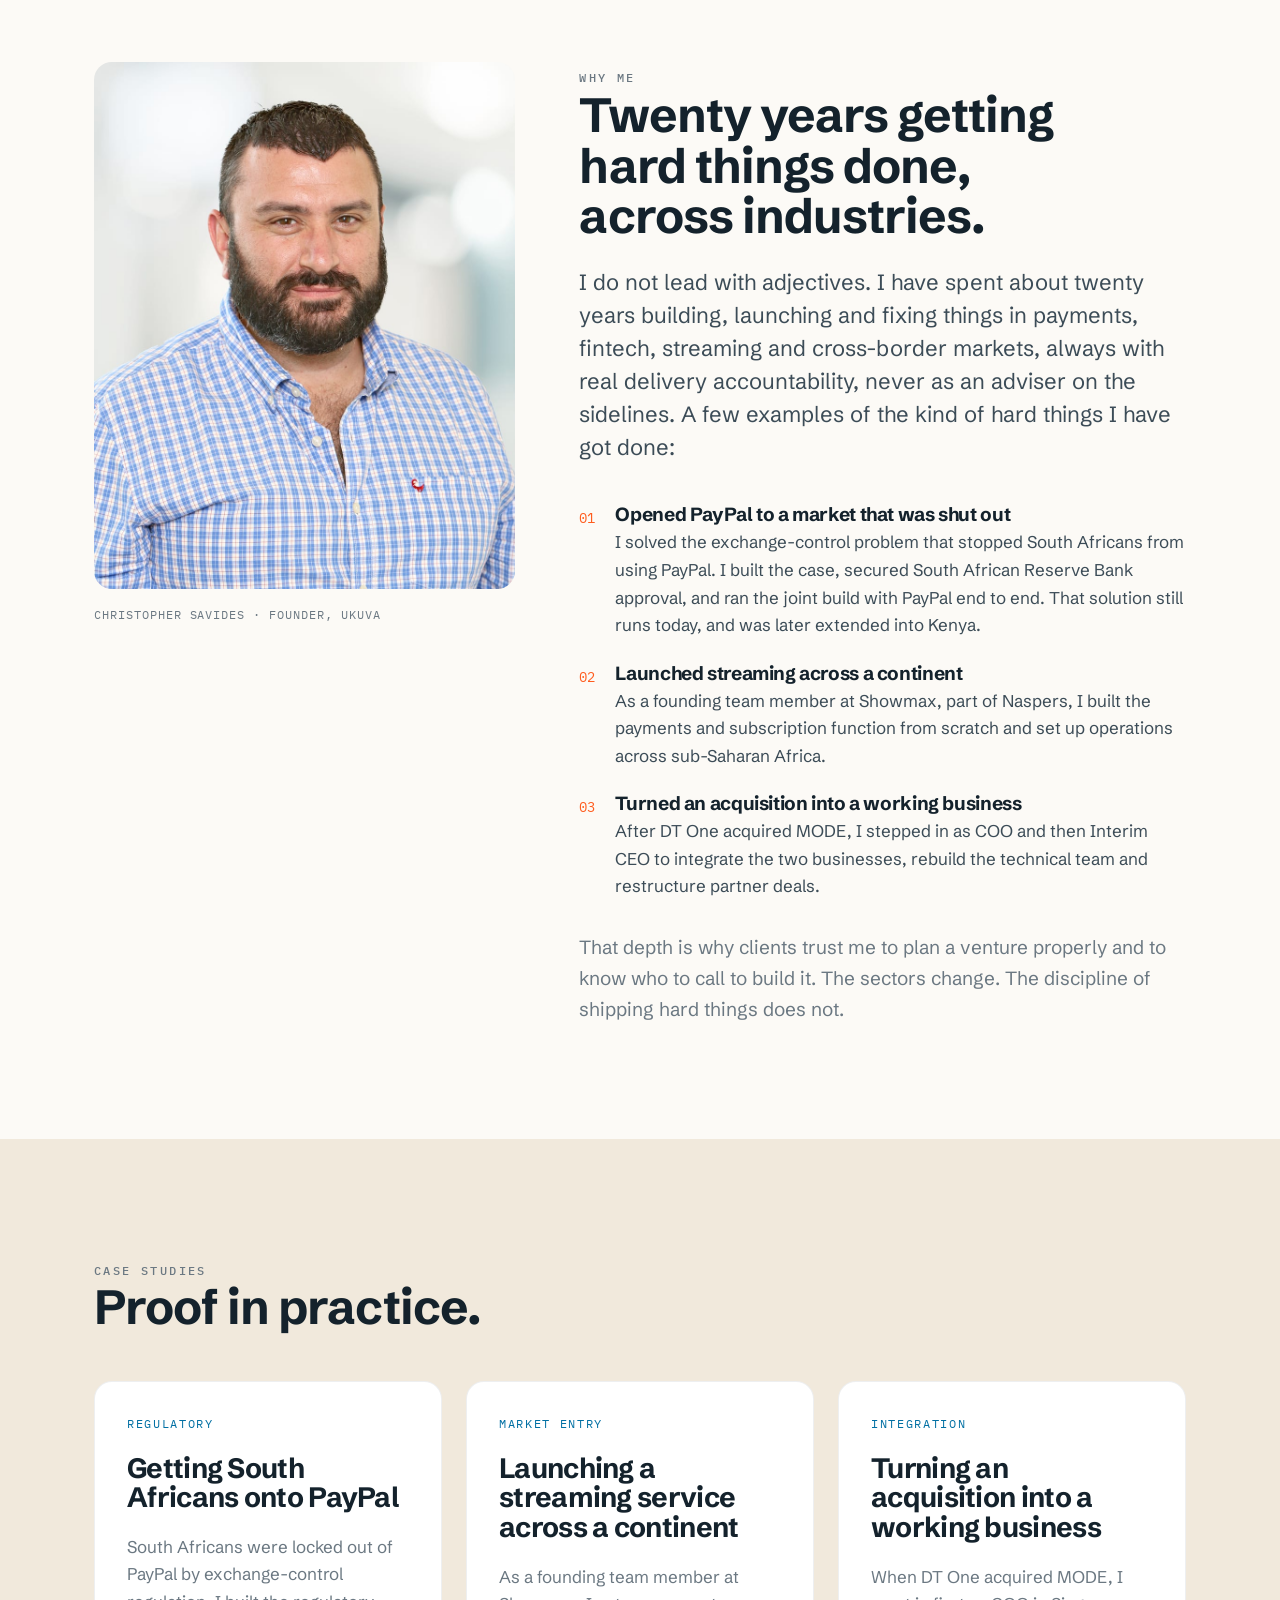
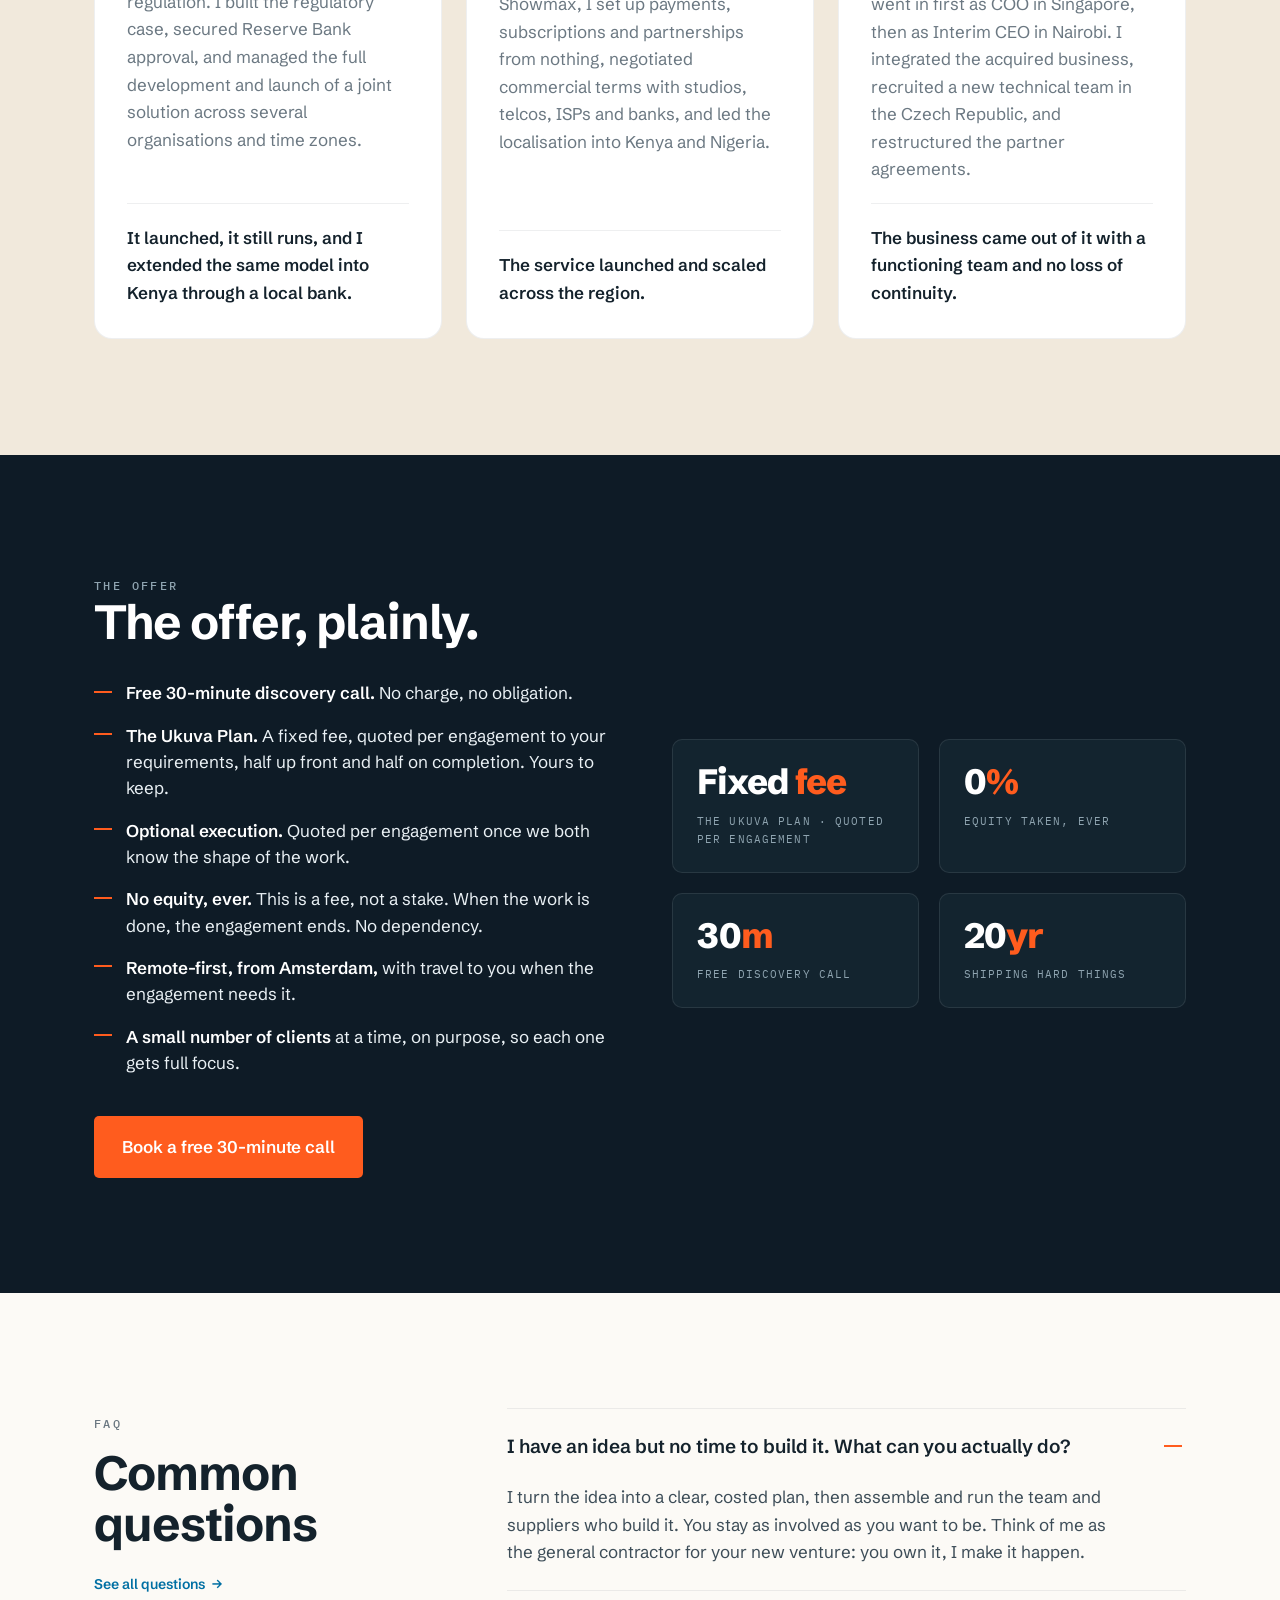
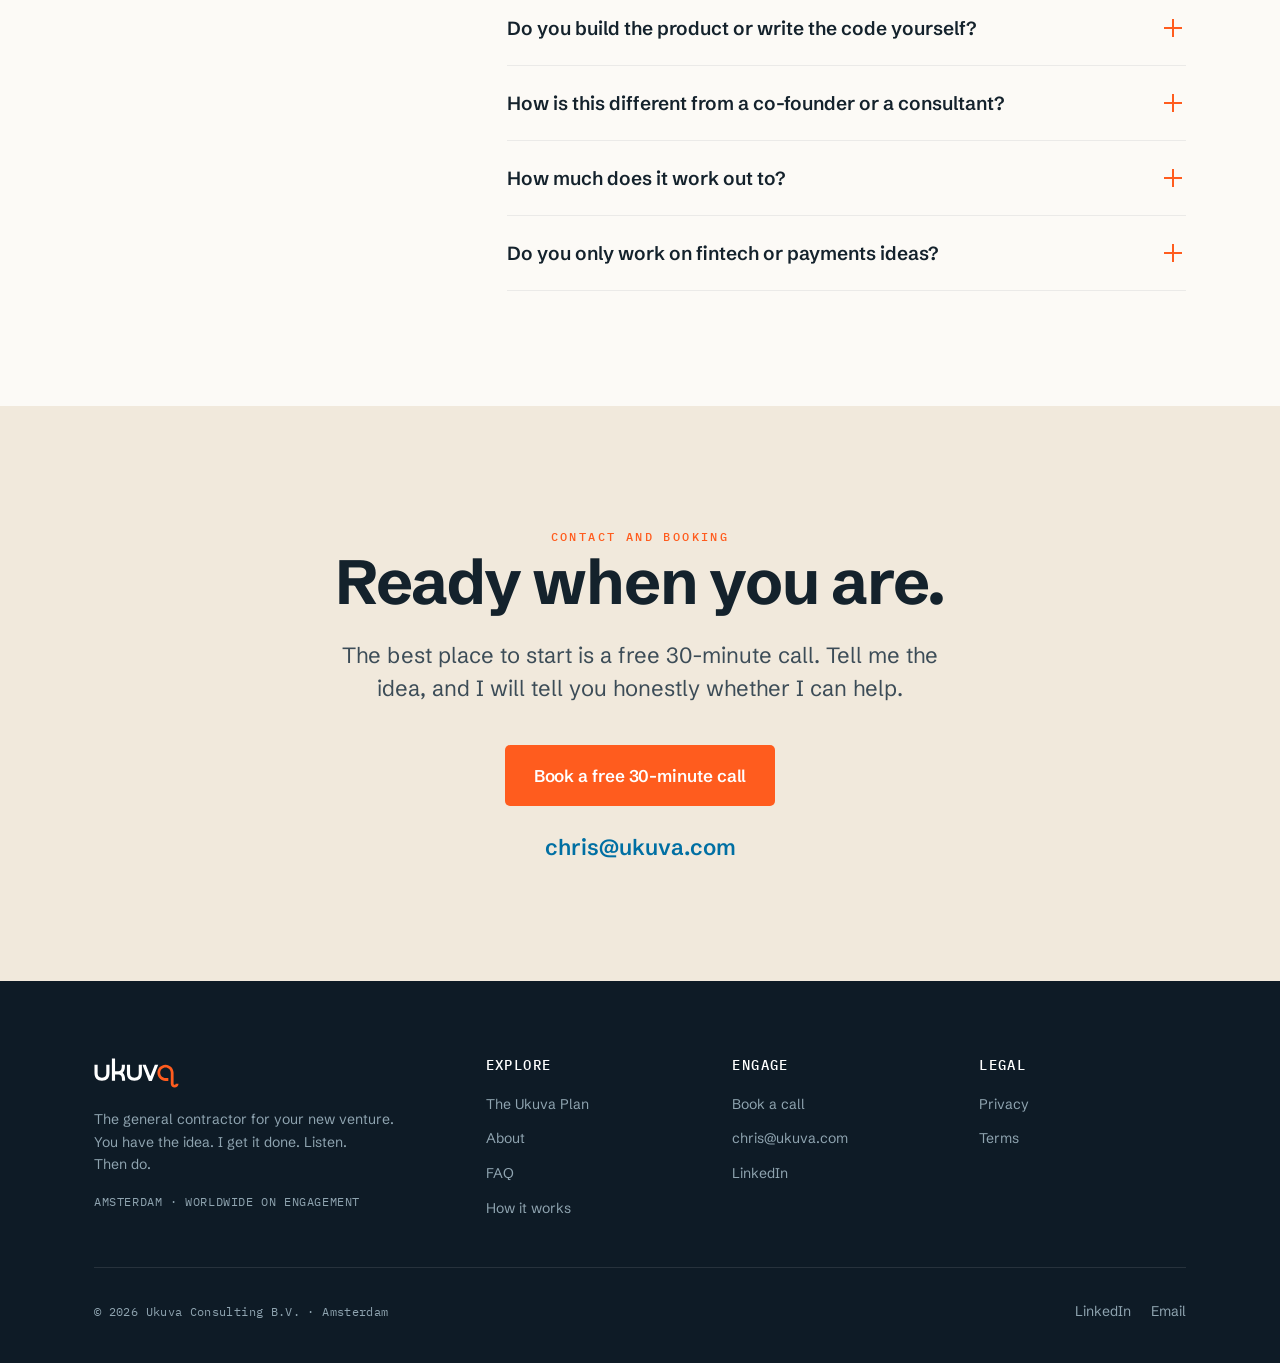
==== commit 7fbda1ad: "About H1 -> 'Christopher Savides' (drop breadcrumb-duplicating 'About' + fix wrap); remove EN langua" ====
--- a/public/index.html
+++ b/public/index.html
@@ -209,7 +209,6 @@
         <span class="nav__item"><a class="nav__link" href="/faq">FAQ</a></span>
       </div>
       <div class="nav__utils">
-        <span class="lang" aria-label="Language">EN</span>
         <a class="btn btn--primary btn--sm" href="/book">Book a call</a>
       </div>
     </nav>
--- a/public/assets/ukuva.css
+++ b/public/assets/ukuva.css
@@ -167,8 +167,6 @@
 .dropdown a .dd-d { display: block; font-size: var(--text-xs); color: var(--ink-muted); margin-top: 2px; }
 
 .nav__utils { display: flex; align-items: center; gap: var(--space-3); margin-left: var(--space-3); }
-.lang { font-family: var(--font-mono); font-size: var(--text-xs); letter-spacing: .12em; color: var(--ink-muted); padding: 0.4rem 0.5rem; border-radius: var(--radius-sm); text-decoration: none; }
-.lang:hover { color: var(--ink); }
 
 /* --- BUTTONS --- */
 .btn {
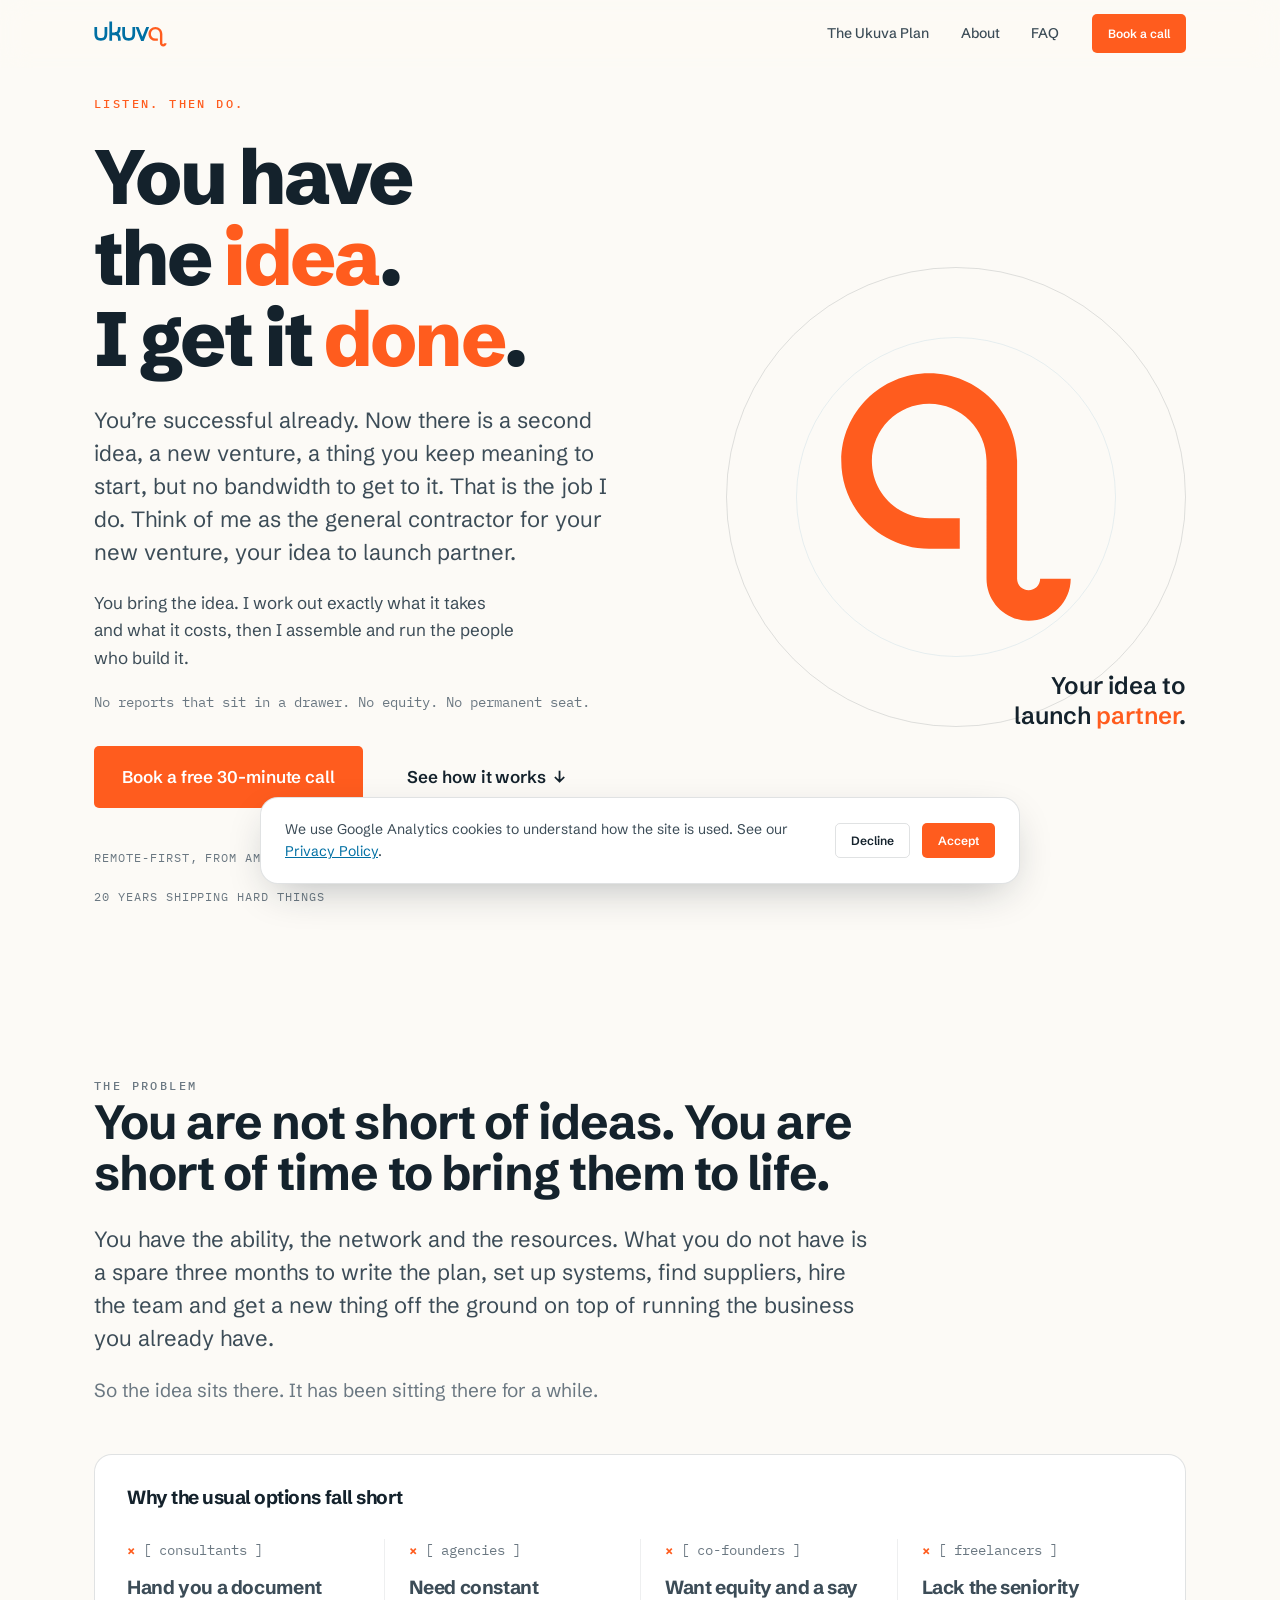
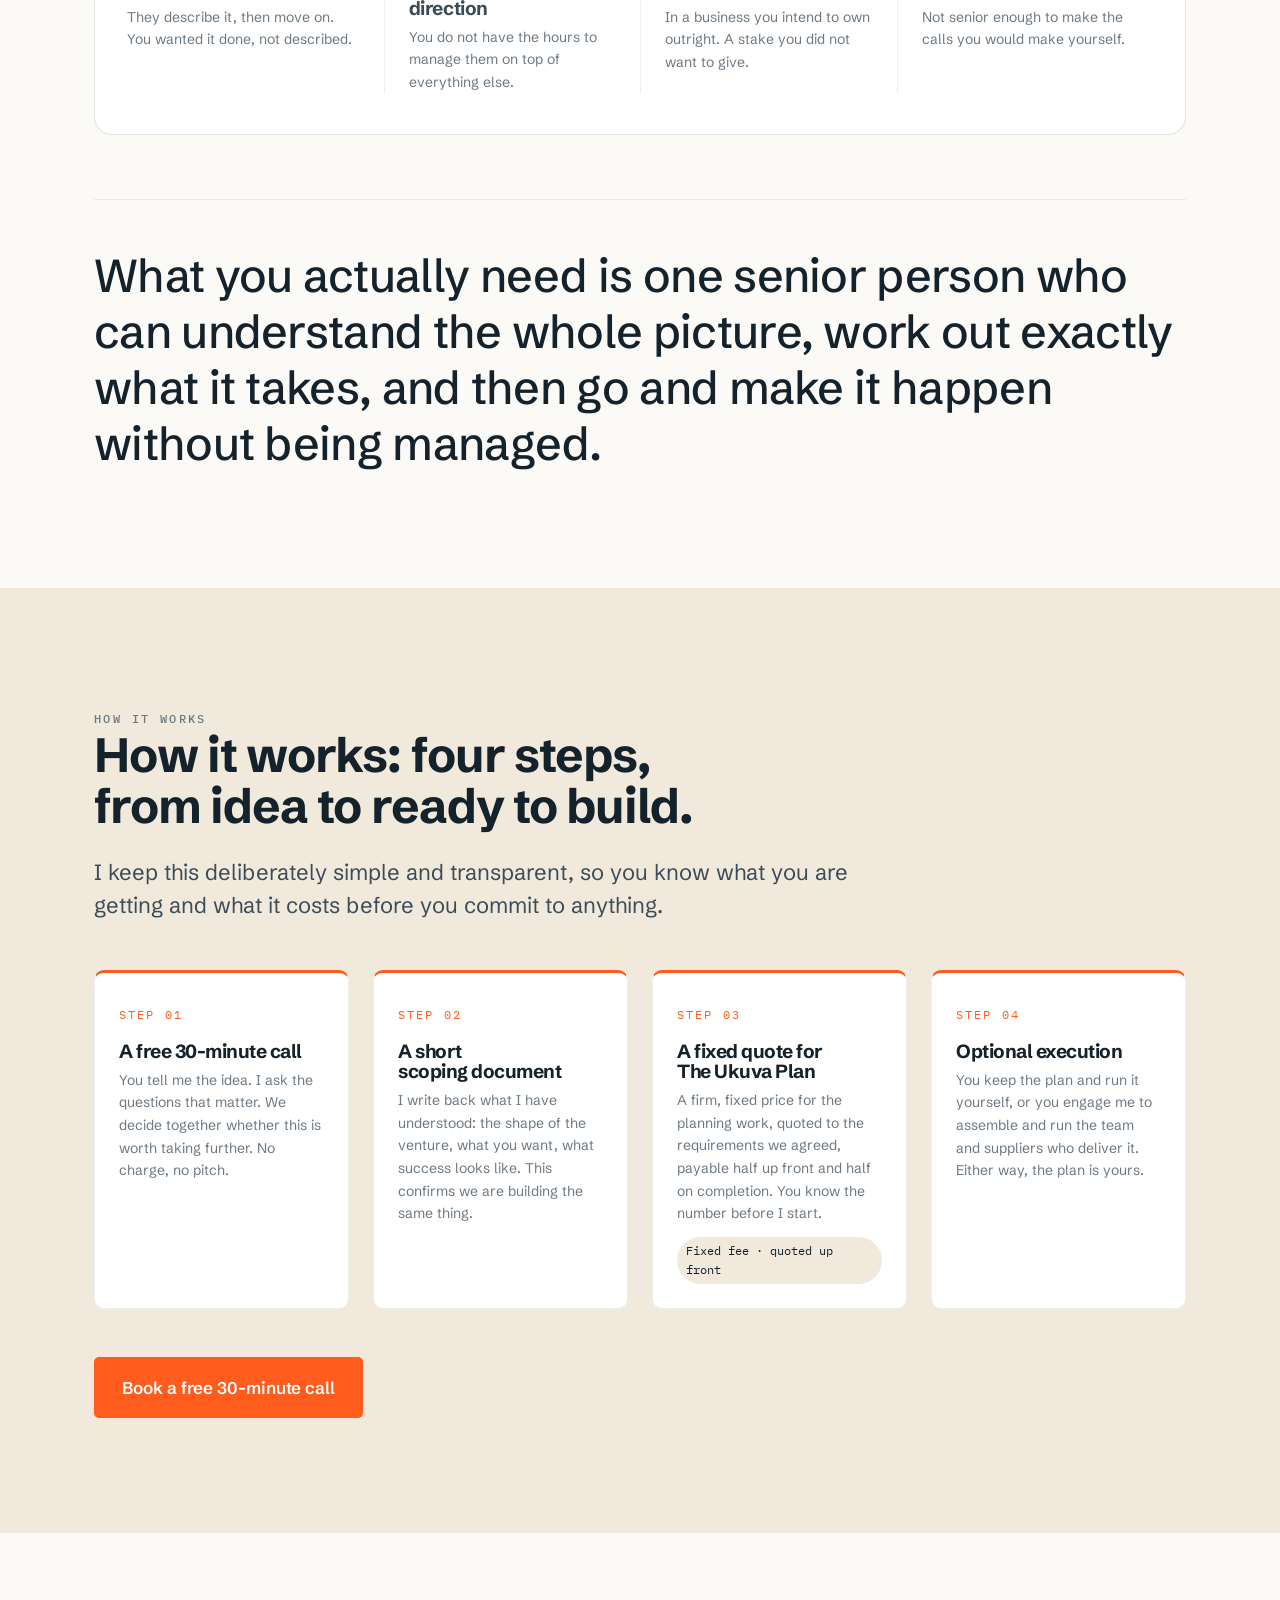
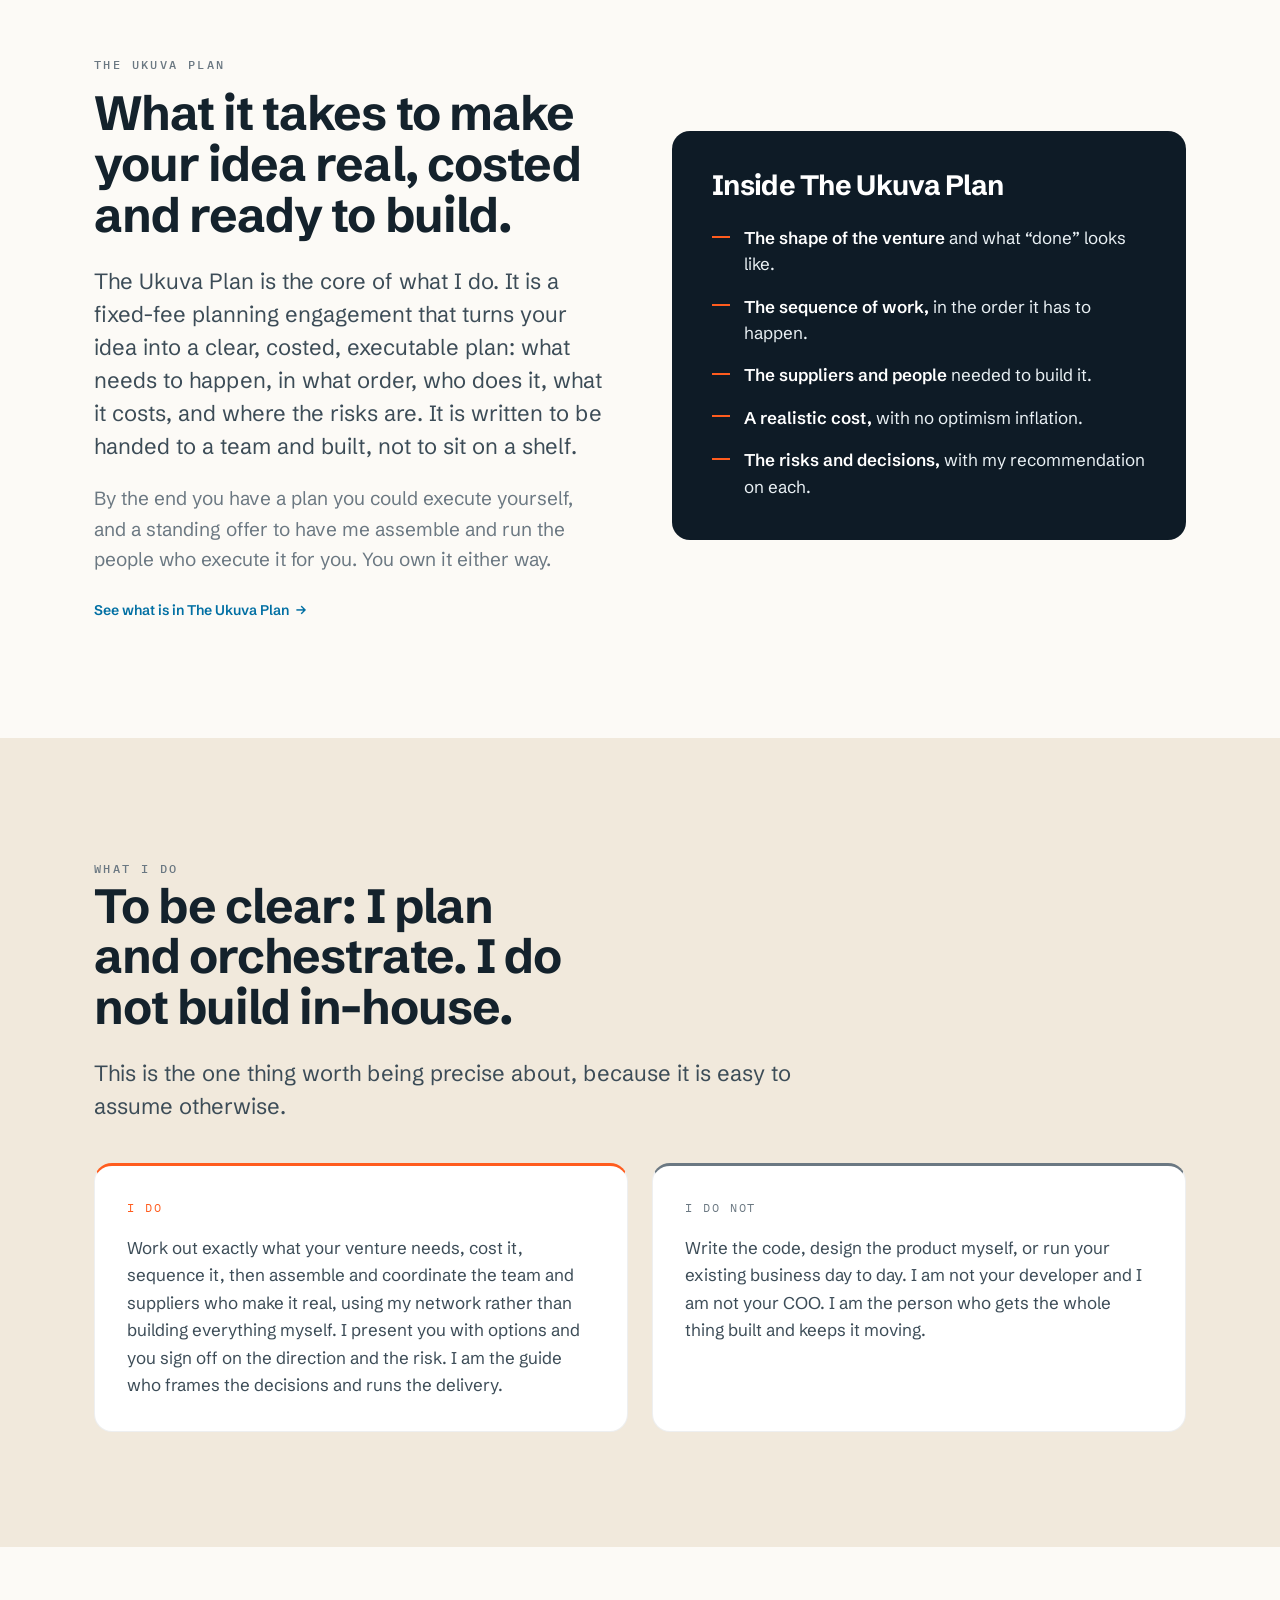
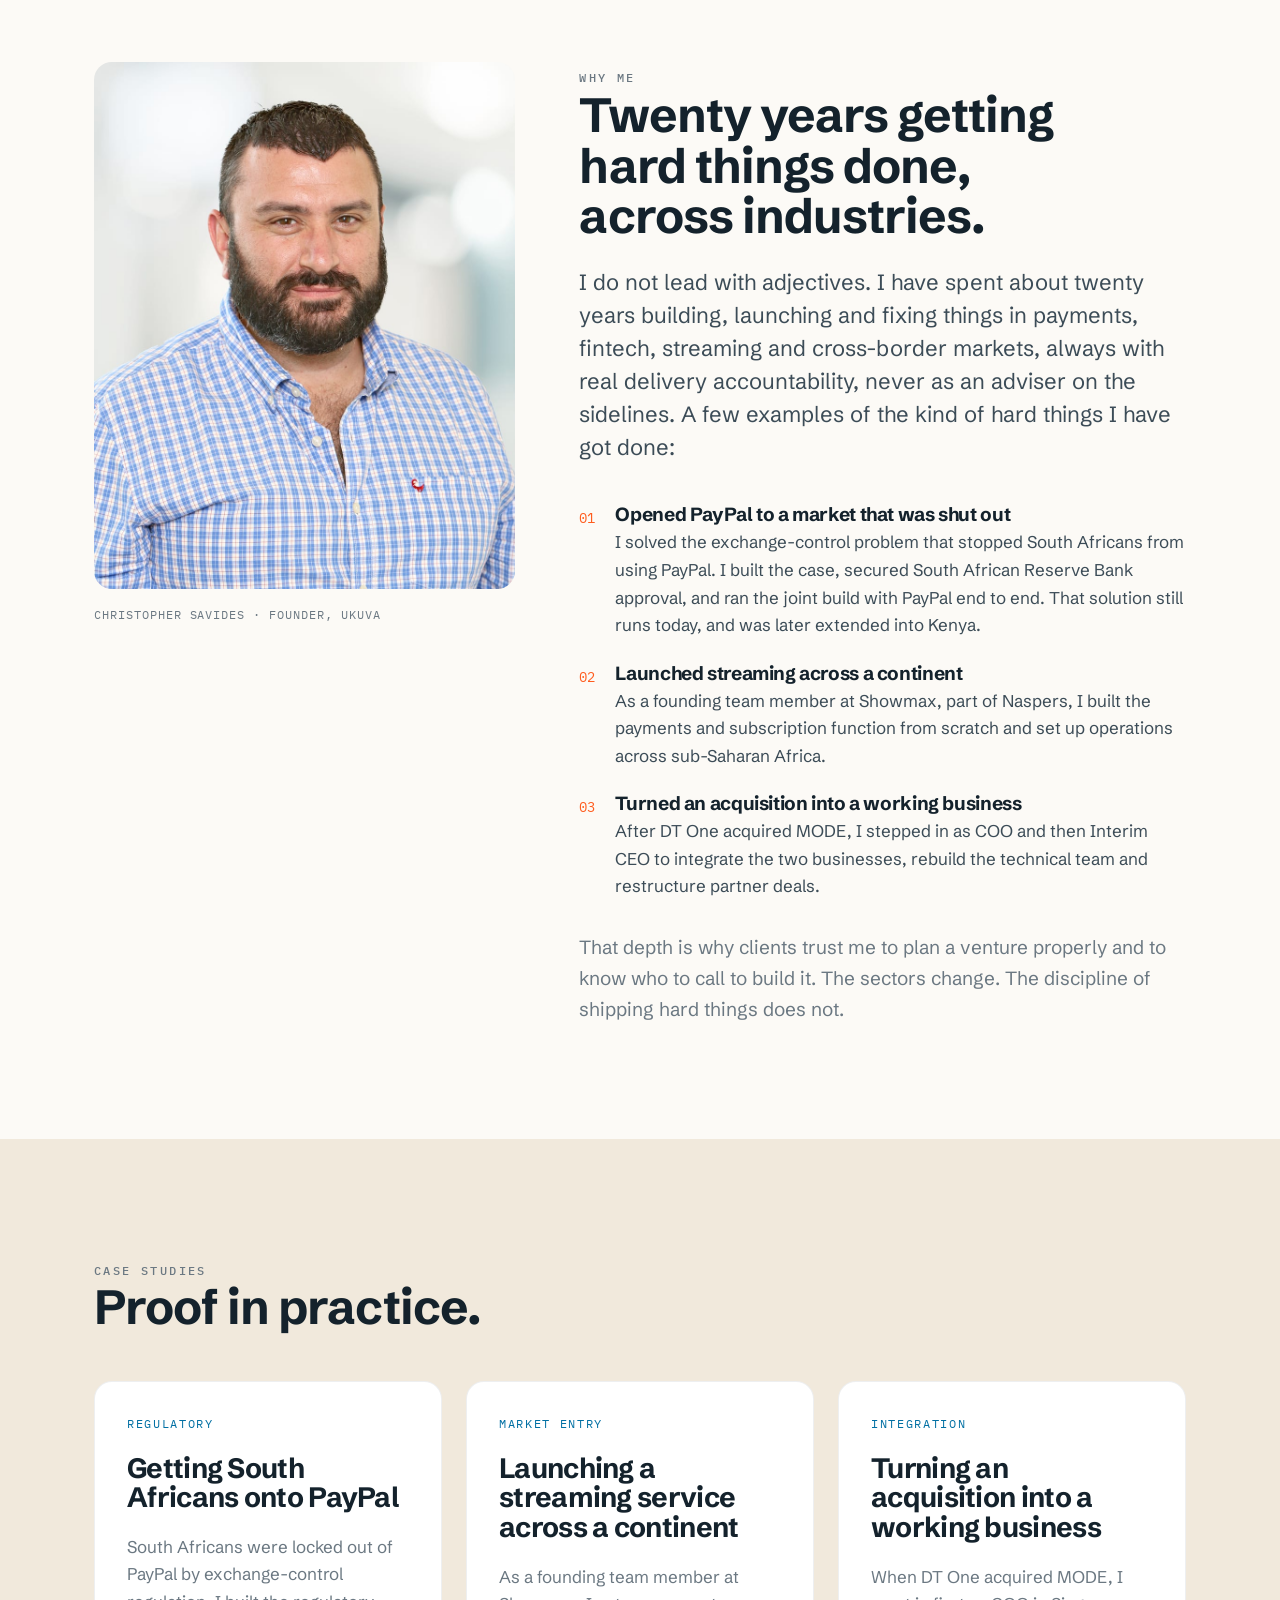
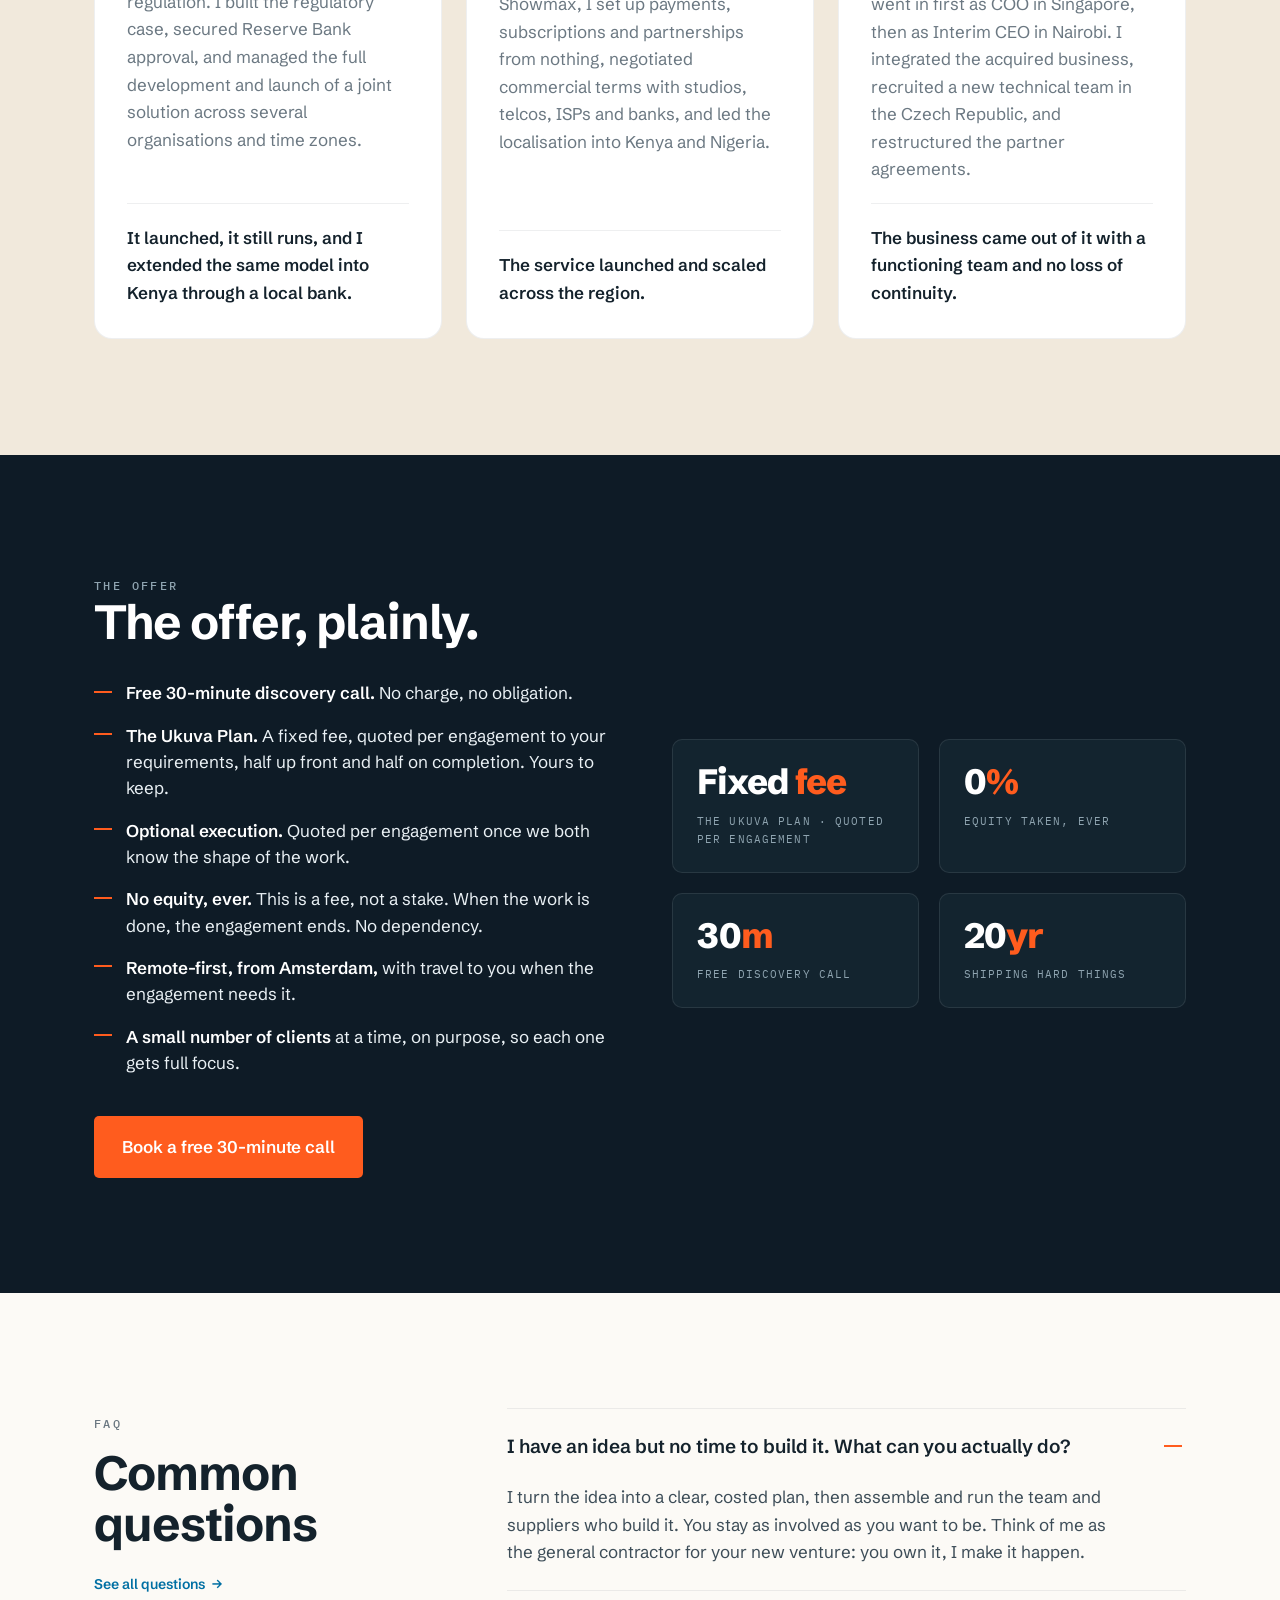
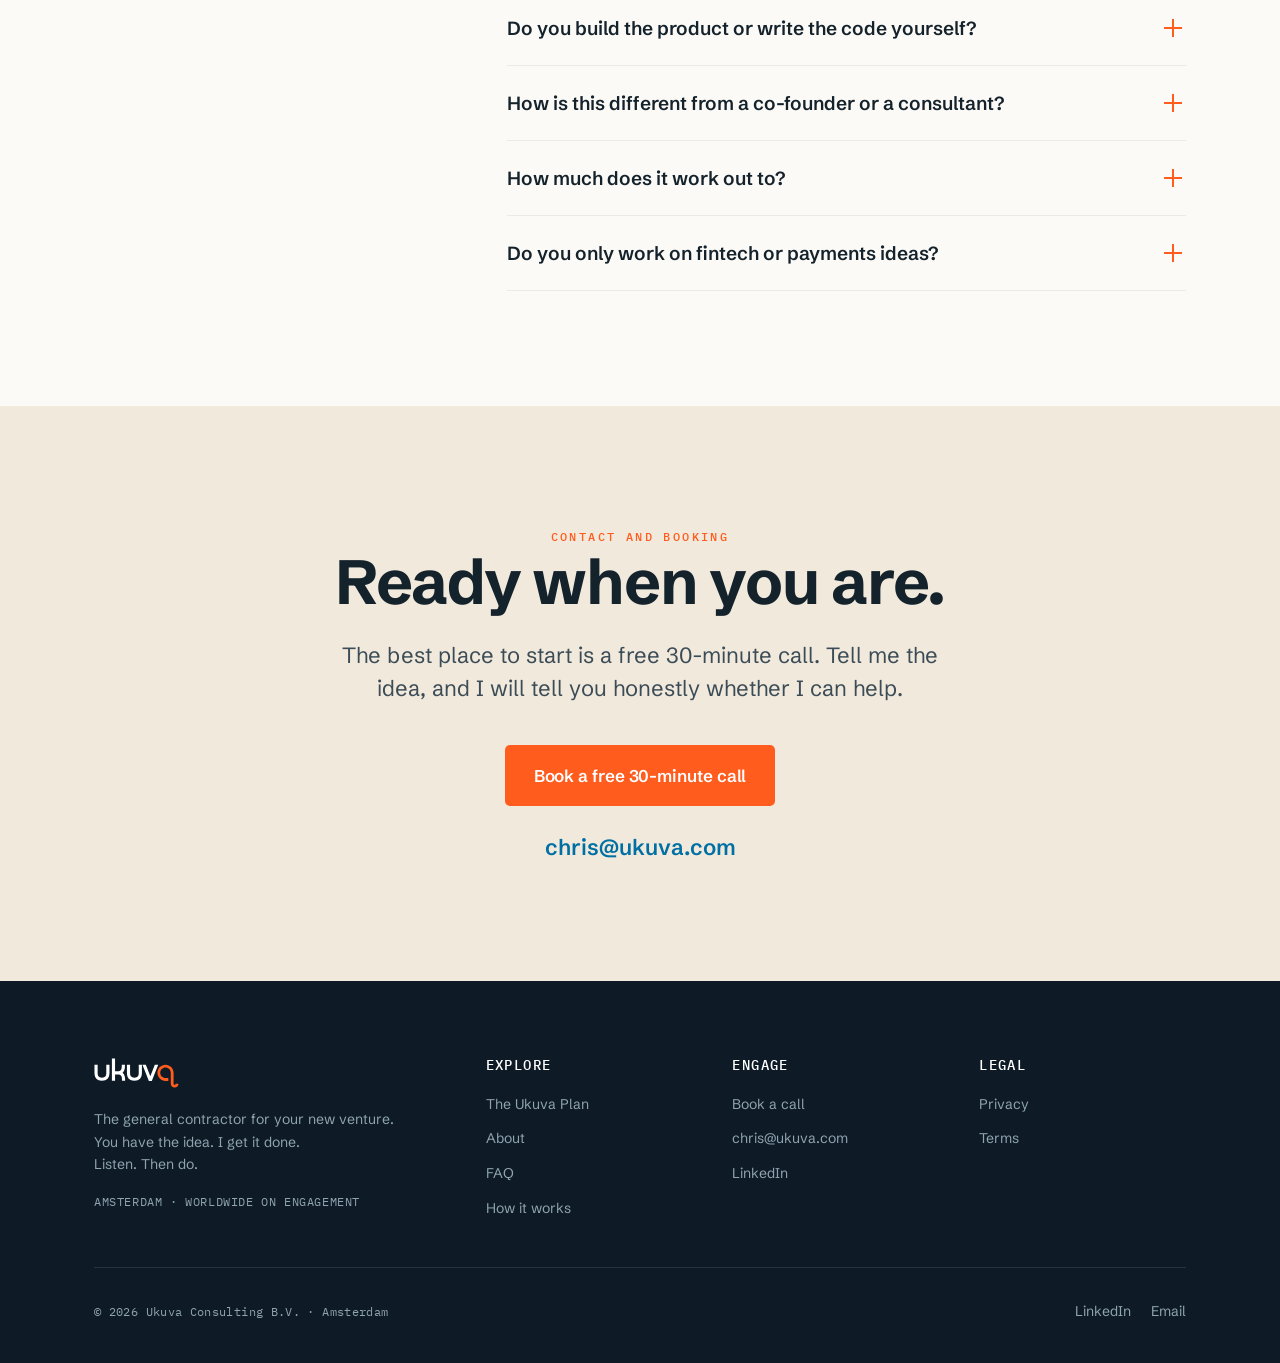
==== commit 34066c70: "Payoff line 'Listen. Then do.' never wraps - add .payoff { white-space: nowrap } utility to shared s" ====
--- a/public/index.html
+++ b/public/index.html
@@ -229,7 +229,7 @@
 <section class="hero wrap">
   <div class="hero__main">
     <div>
-      <span class="eyebrow eyebrow--accent" style="margin-bottom:0;">Listen. Then do.</span>
+      <span class="eyebrow eyebrow--accent payoff" style="margin-bottom:0;">Listen. Then do.</span>
       <h1>You have the <span style="color:var(--accent);">idea</span>.<br>I get it <span style="color:var(--accent);">done</span>.</h1>
       <p class="lead">You&rsquo;re successful already. Now there is a second idea, a new venture, a thing you keep meaning to start, but no bandwidth to get to it. That is the job I do. Think of me as the general contractor for your new venture, your idea to launch partner.</p>
       <p class="hero__sub">You bring the idea. I work out exactly what it takes and what it costs, then I assemble and run the people who build it.</p>
@@ -515,7 +515,7 @@
     <div class="footer__top">
       <div class="footer__brand">
         <img src="assets/ukuva_wordmark_white.svg" alt="Ukuva">
-        <p>The general contractor for your new venture. You have the idea. I get it done. Listen. Then do.</p>
+        <p>The general contractor for your new venture. You have the idea. I get it done. <span class="payoff">Listen. Then do.</span></p>
         <p class="footer__meta">Amsterdam · Worldwide on engagement</p>
       </div>
       <div class="footer__col">
--- a/public/assets/ukuva.css
+++ b/public/assets/ukuva.css
@@ -108,6 +108,8 @@
 .eyebrow::before { display: none; }
 .eyebrow--plain::before { display: none; }
 .eyebrow--accent { color: var(--accent); }
+/* Payoff line "Listen. Then do." must never wrap */
+.payoff { white-space: nowrap; }
 .band-deep .eyebrow { color: var(--on-deep-muted); }
 /* Visually hidden, still available to screen readers / SEO */
 .sr-only { position: absolute; width: 1px; height: 1px; padding: 0; margin: -1px; overflow: hidden; clip: rect(0, 0, 0, 0); white-space: nowrap; border: 0; }
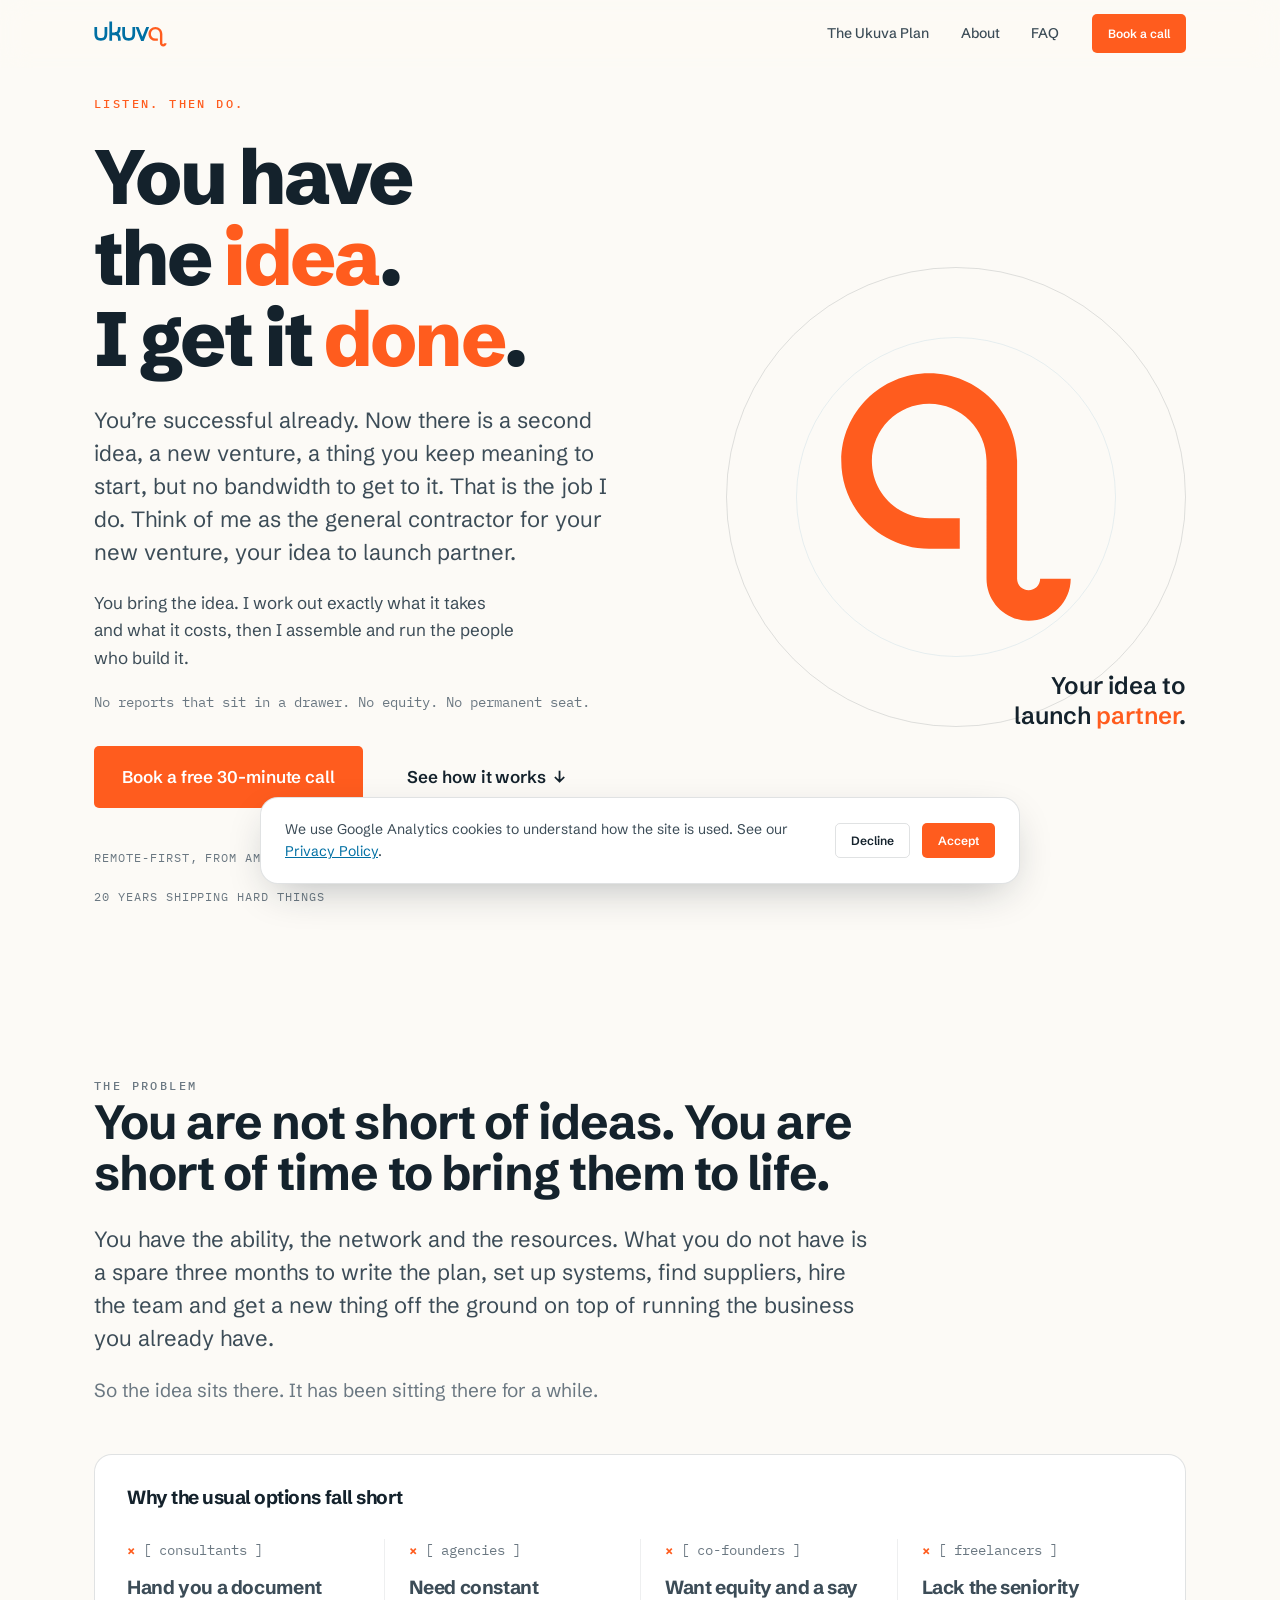
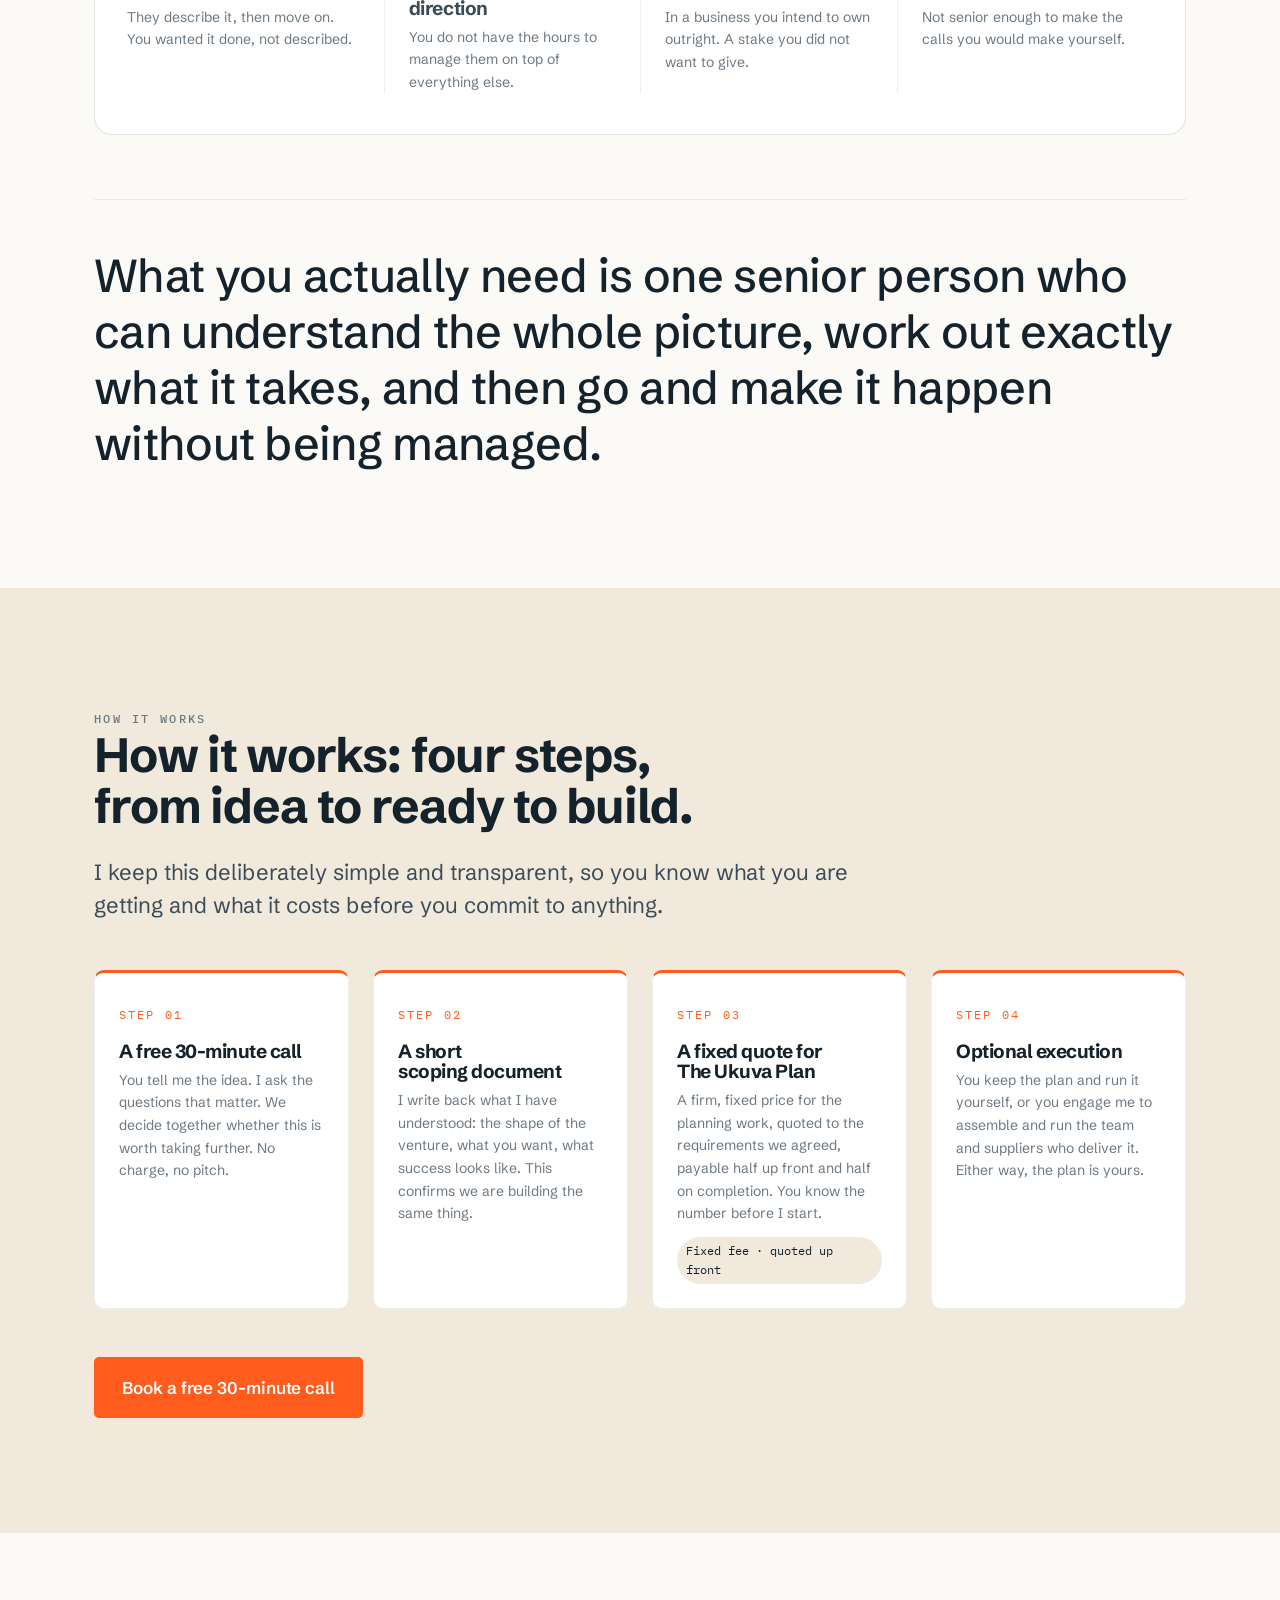
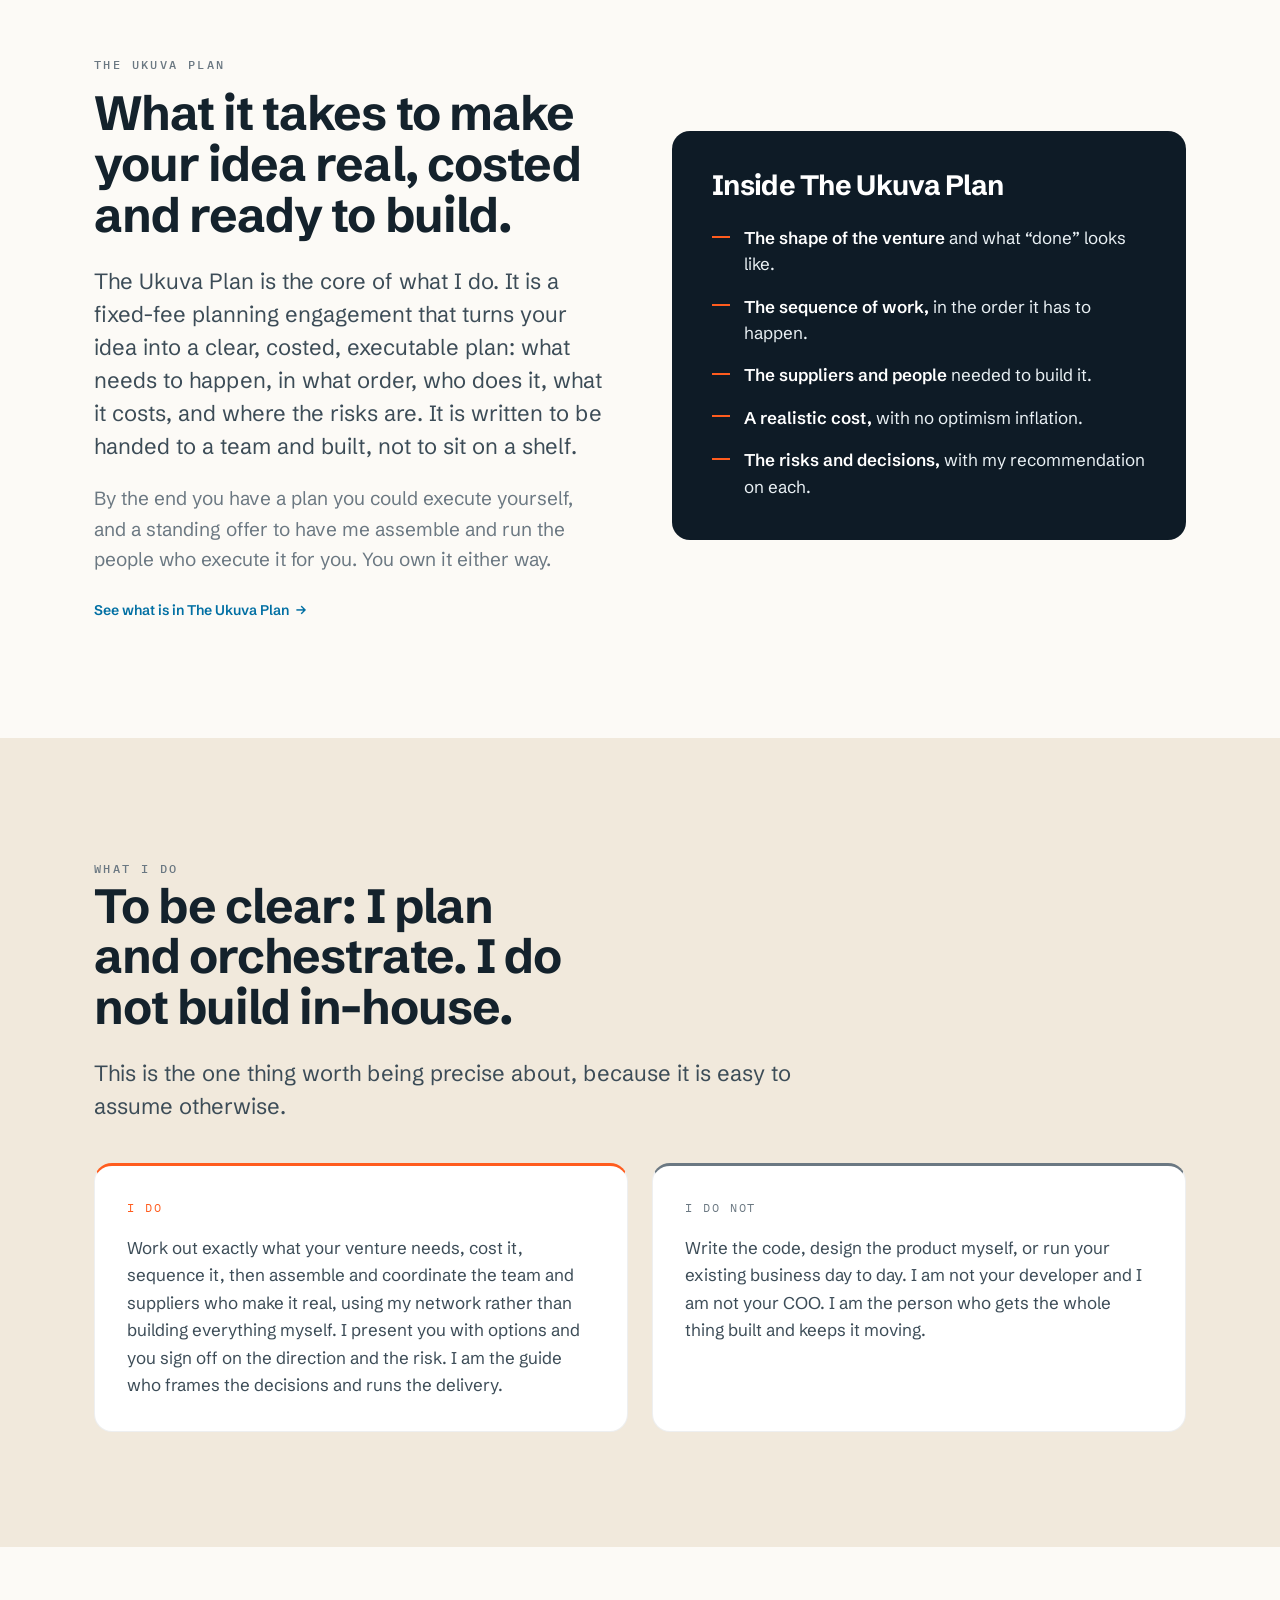
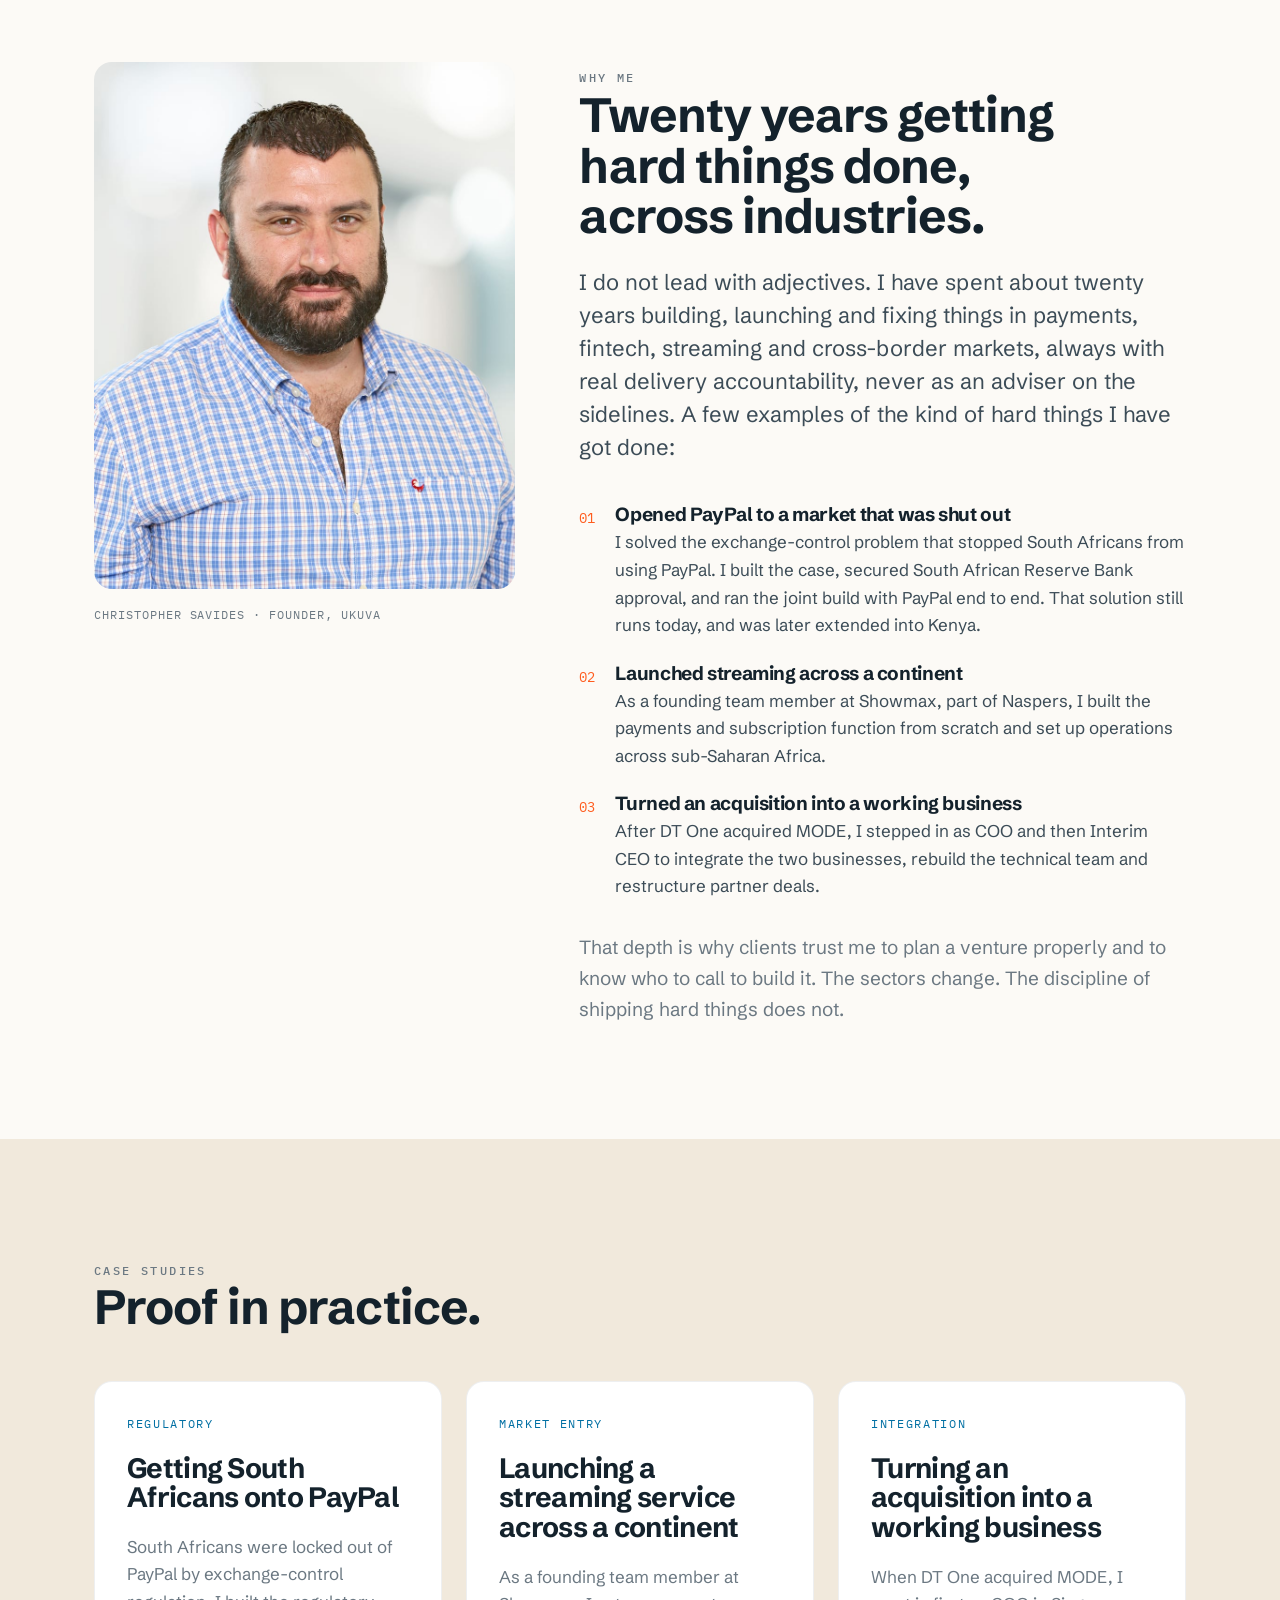
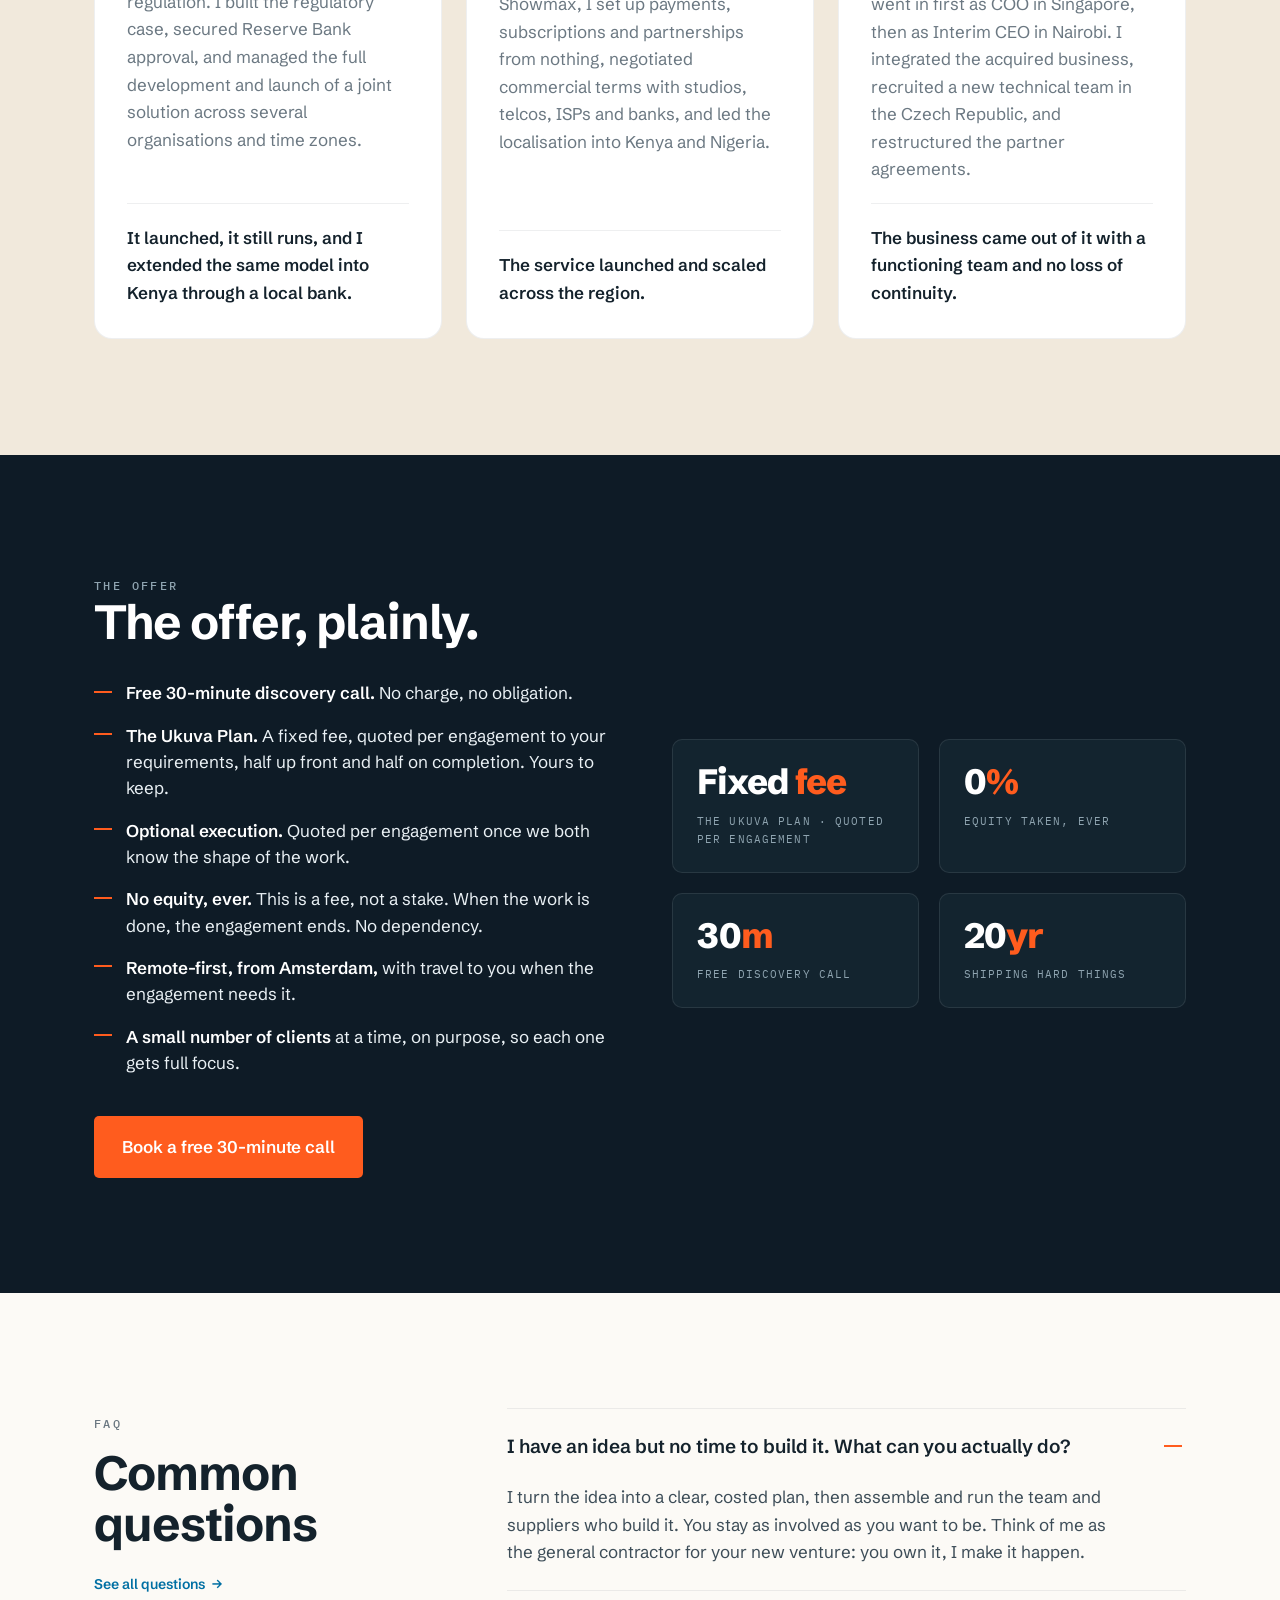
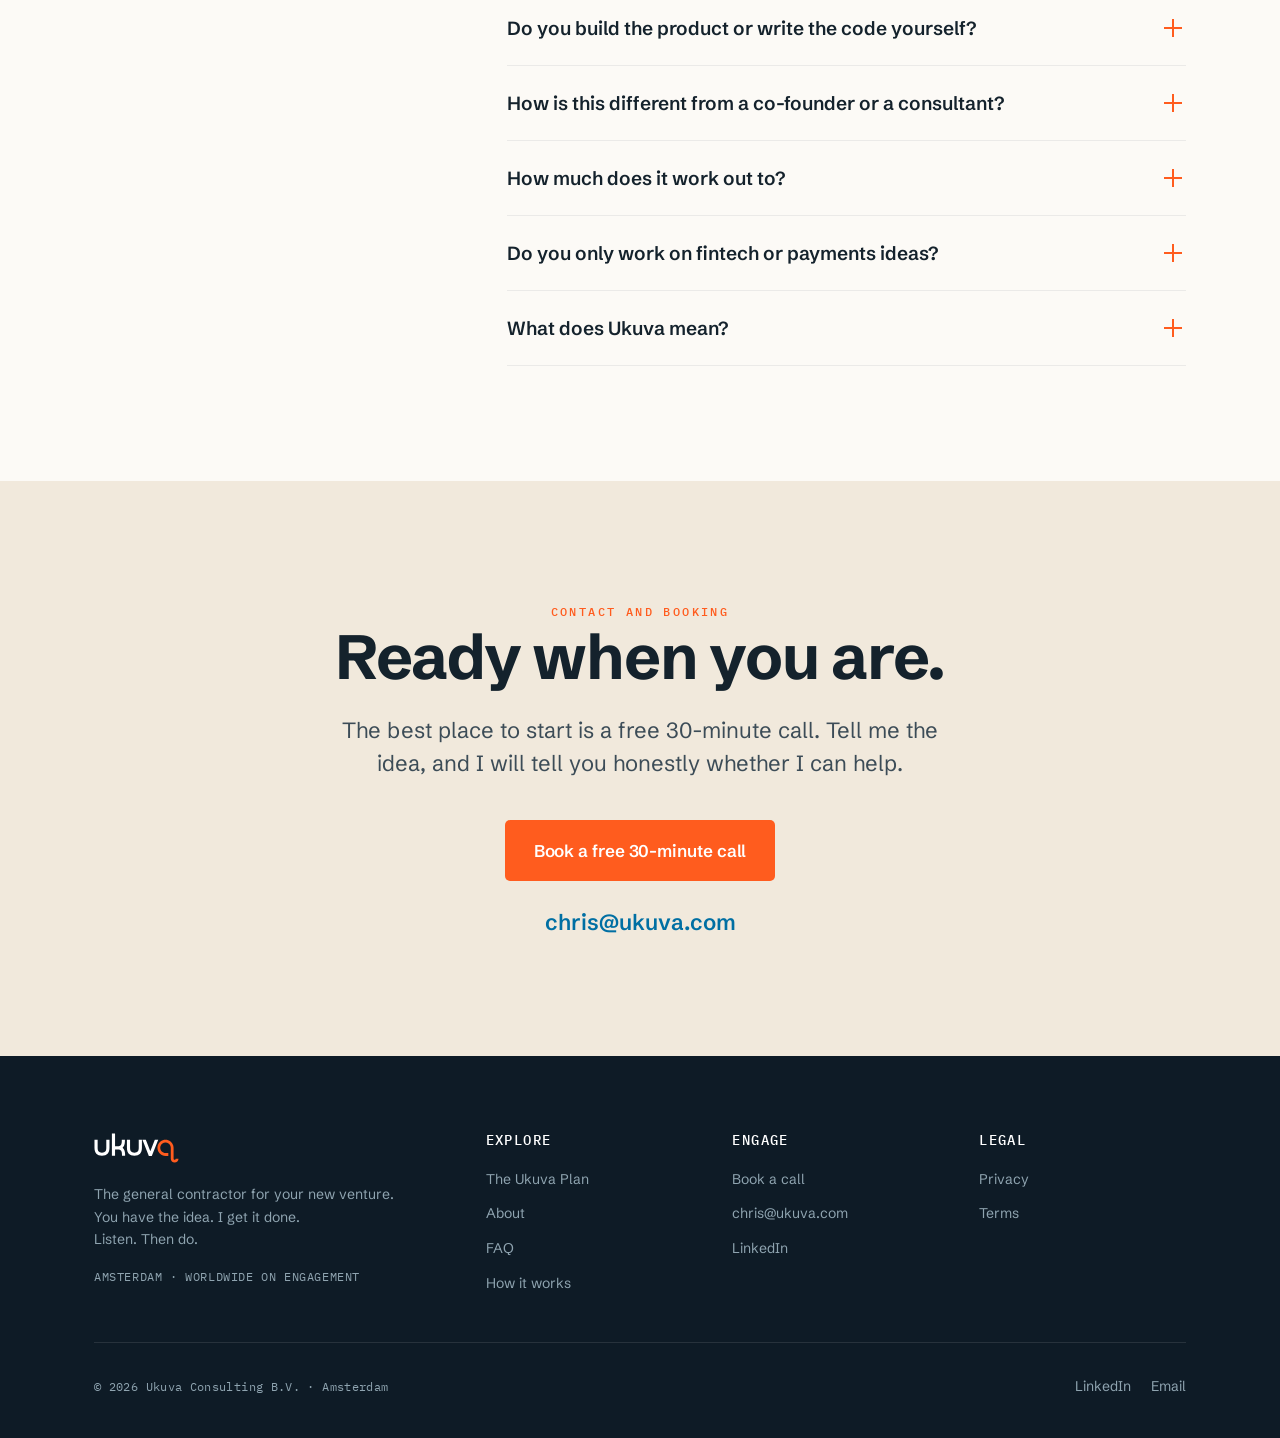
==== commit 0b389cf3: "Add 'What does Ukuva mean?' to home FAQ + 'The name' section on About - home: visible accordion item" ====
--- a/public/index.html
+++ b/public/index.html
@@ -60,7 +60,8 @@
     { "@type": "Question", "name": "Do you build the product or write the code yourself?", "acceptedAnswer": { "@type": "Answer", "text": "No. I plan the venture and orchestrate the people who build it, using my network. I am not a developer and I do not build in-house. That is deliberate: it keeps me focused on getting the whole thing shipped rather than one part of it." } },
     { "@type": "Question", "name": "How is this different from a co-founder or a consultant?", "acceptedAnswer": { "@type": "Answer", "text": "A co-founder takes equity and shares control. A consultant hands over advice and leaves. I do neither. I work on a fixed fee, I take no stake, and I stay accountable for delivery until the venture is real, then the engagement ends." } },
     { "@type": "Question", "name": "How much does it work out to?", "acceptedAnswer": { "@type": "Answer", "text": "The Ukuva Plan is a fixed fee, quoted up front to your requirements and split half on start and half on completion. You get a firm number before any work begins. Execution, if you want it, is quoted separately once the plan is set." } },
-    { "@type": "Question", "name": "Do you only work on fintech or payments ideas?", "acceptedAnswer": { "@type": "Answer", "text": "No. My background is in payments and fintech, which is where a lot of my proof comes from, but the work is sector-agnostic. What I bring is the discipline of shipping hard things and a network to build them, whatever the industry." } }
+    { "@type": "Question", "name": "Do you only work on fintech or payments ideas?", "acceptedAnswer": { "@type": "Answer", "text": "No. My background is in payments and fintech, which is where a lot of my proof comes from, but the work is sector-agnostic. What I bring is the discipline of shipping hard things and a network to build them, whatever the industry." } },
+    { "@type": "Question", "name": "What does Ukuva mean?", "acceptedAnswer": { "@type": "Answer", "text": "Ukuva is the isiXhosa word for to listen, or to hear. It is also why the elephant appears in the logo: the animal with the largest ears, and the longest memory. The name is the method. I listen properly first, then I plan and get the thing built." } }
   ]
 }
 </script>
@@ -491,6 +492,10 @@
           <h3 class="faq__qh"><button class="faq__q" aria-expanded="false">Do you only work on fintech or payments ideas? <span class="pm" aria-hidden="true"></span></button></h3>
           <div class="faq__a"><div class="faq__a-inner">No. My background is in payments and fintech, which is where a lot of my proof comes from, but the work is sector-agnostic. What I bring is the discipline of shipping hard things and a network to build them, whatever the industry.</div></div>
         </div>
+        <div class="faq__item">
+          <h3 class="faq__qh"><button class="faq__q" aria-expanded="false">What does Ukuva mean? <span class="pm" aria-hidden="true"></span></button></h3>
+          <div class="faq__a"><div class="faq__a-inner">Ukuva is the isiXhosa word for to listen, or to hear. It is also why the elephant appears in the logo: the animal with the largest ears, and the longest memory. The name is the method. I listen properly first, then I plan and get the thing built.</div></div>
+        </div>
       </div>
     </div>
   </div>
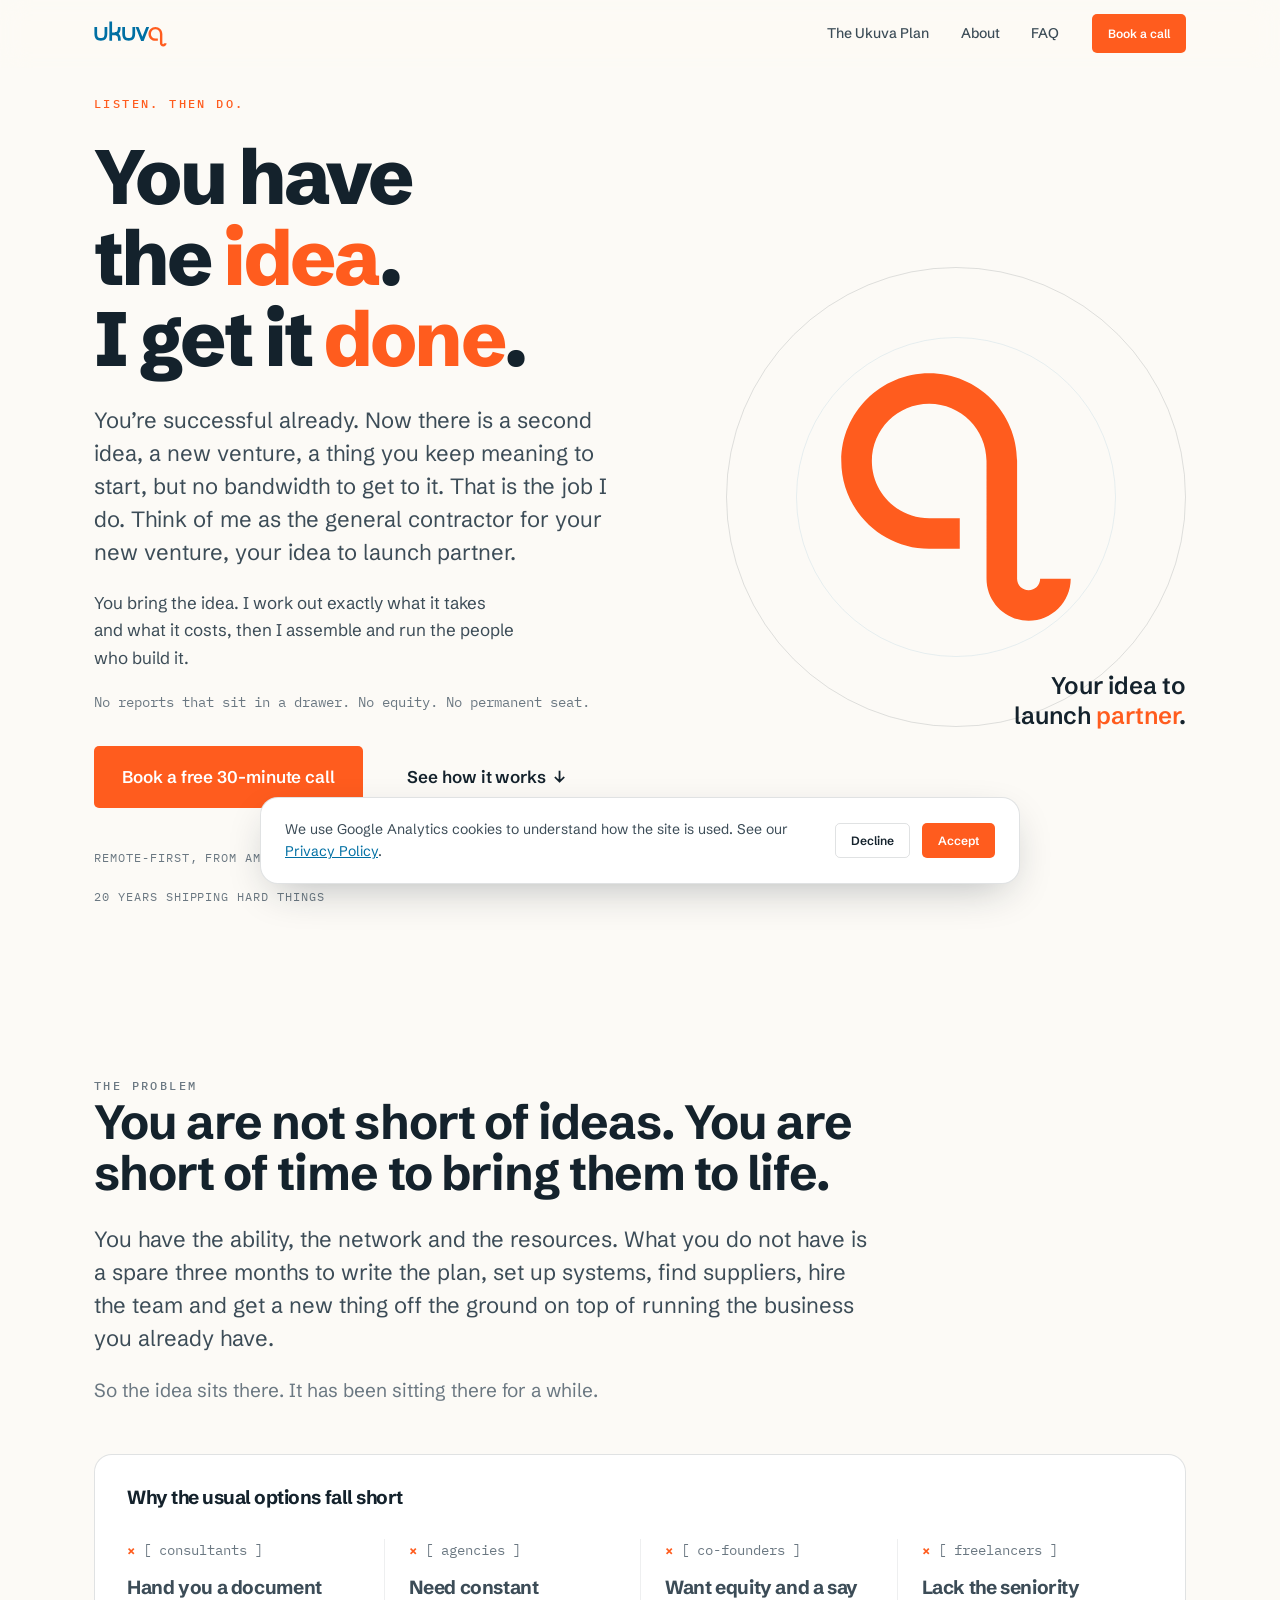
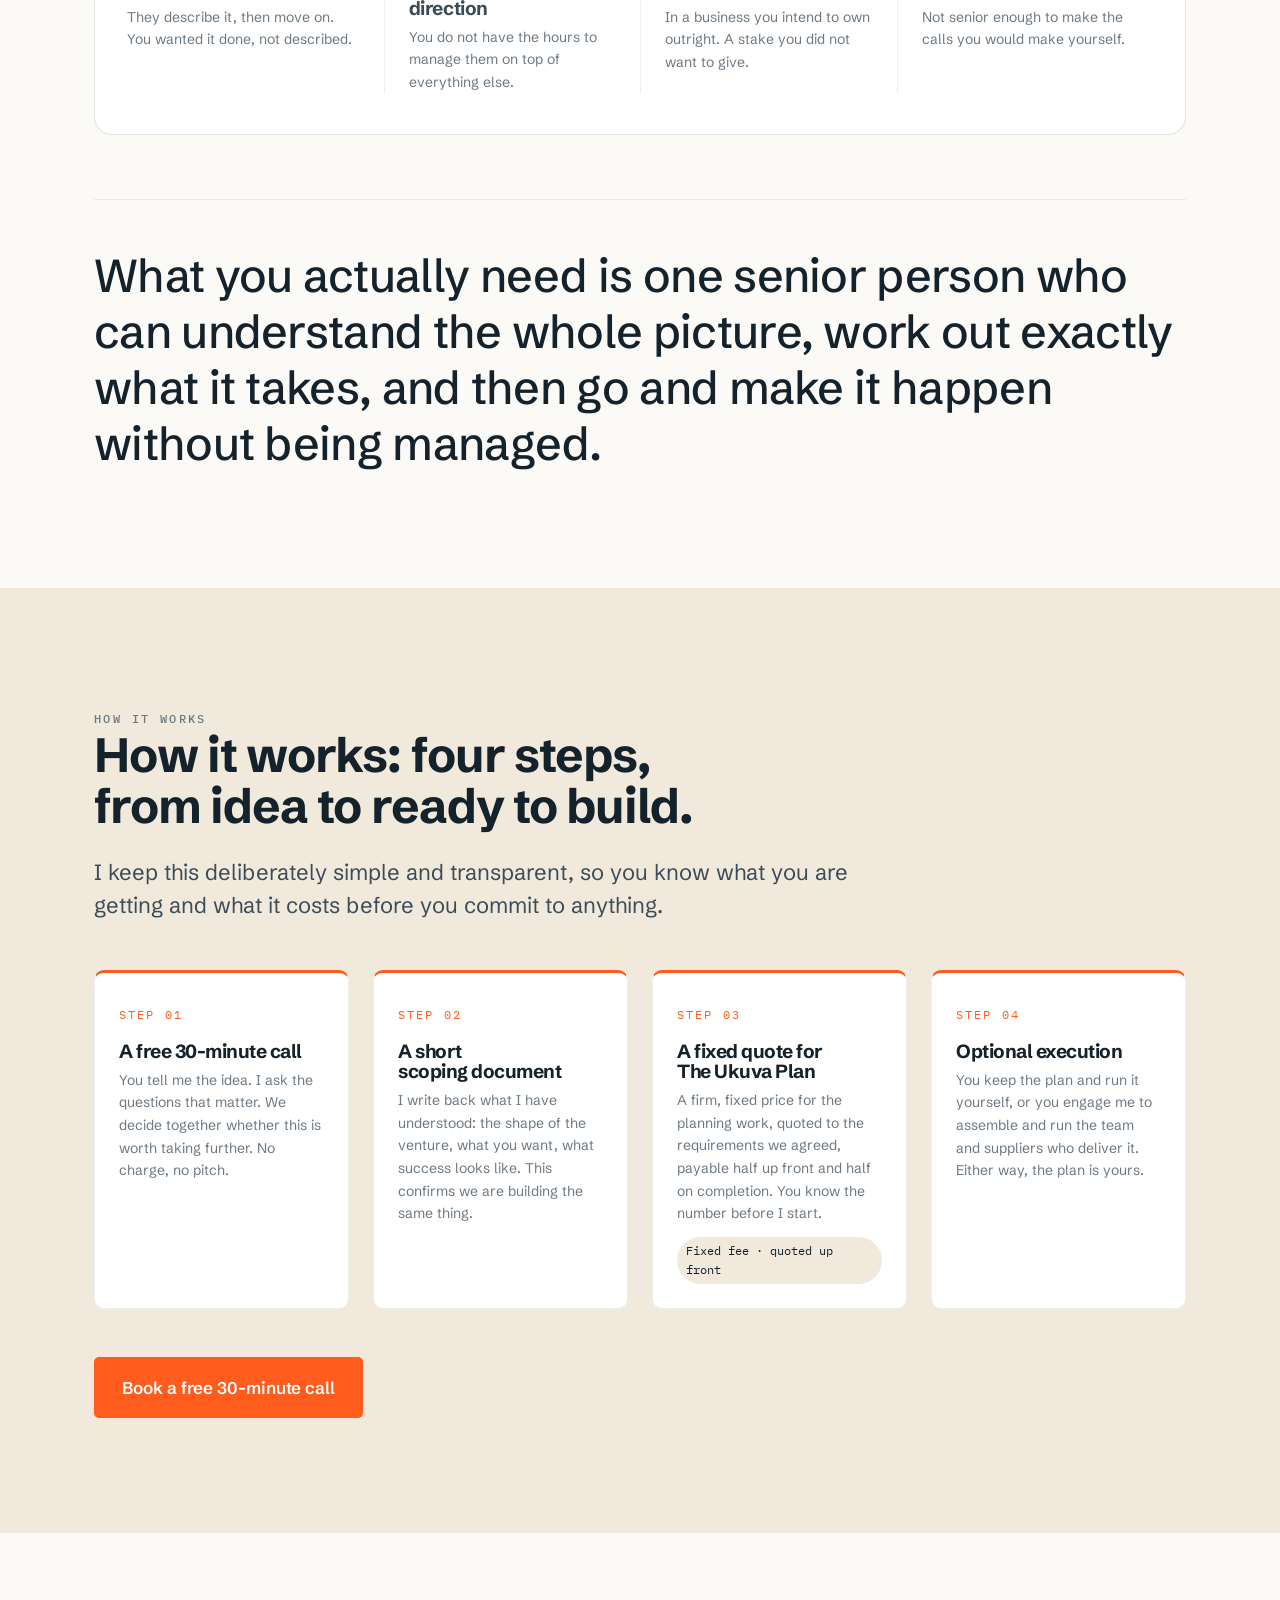
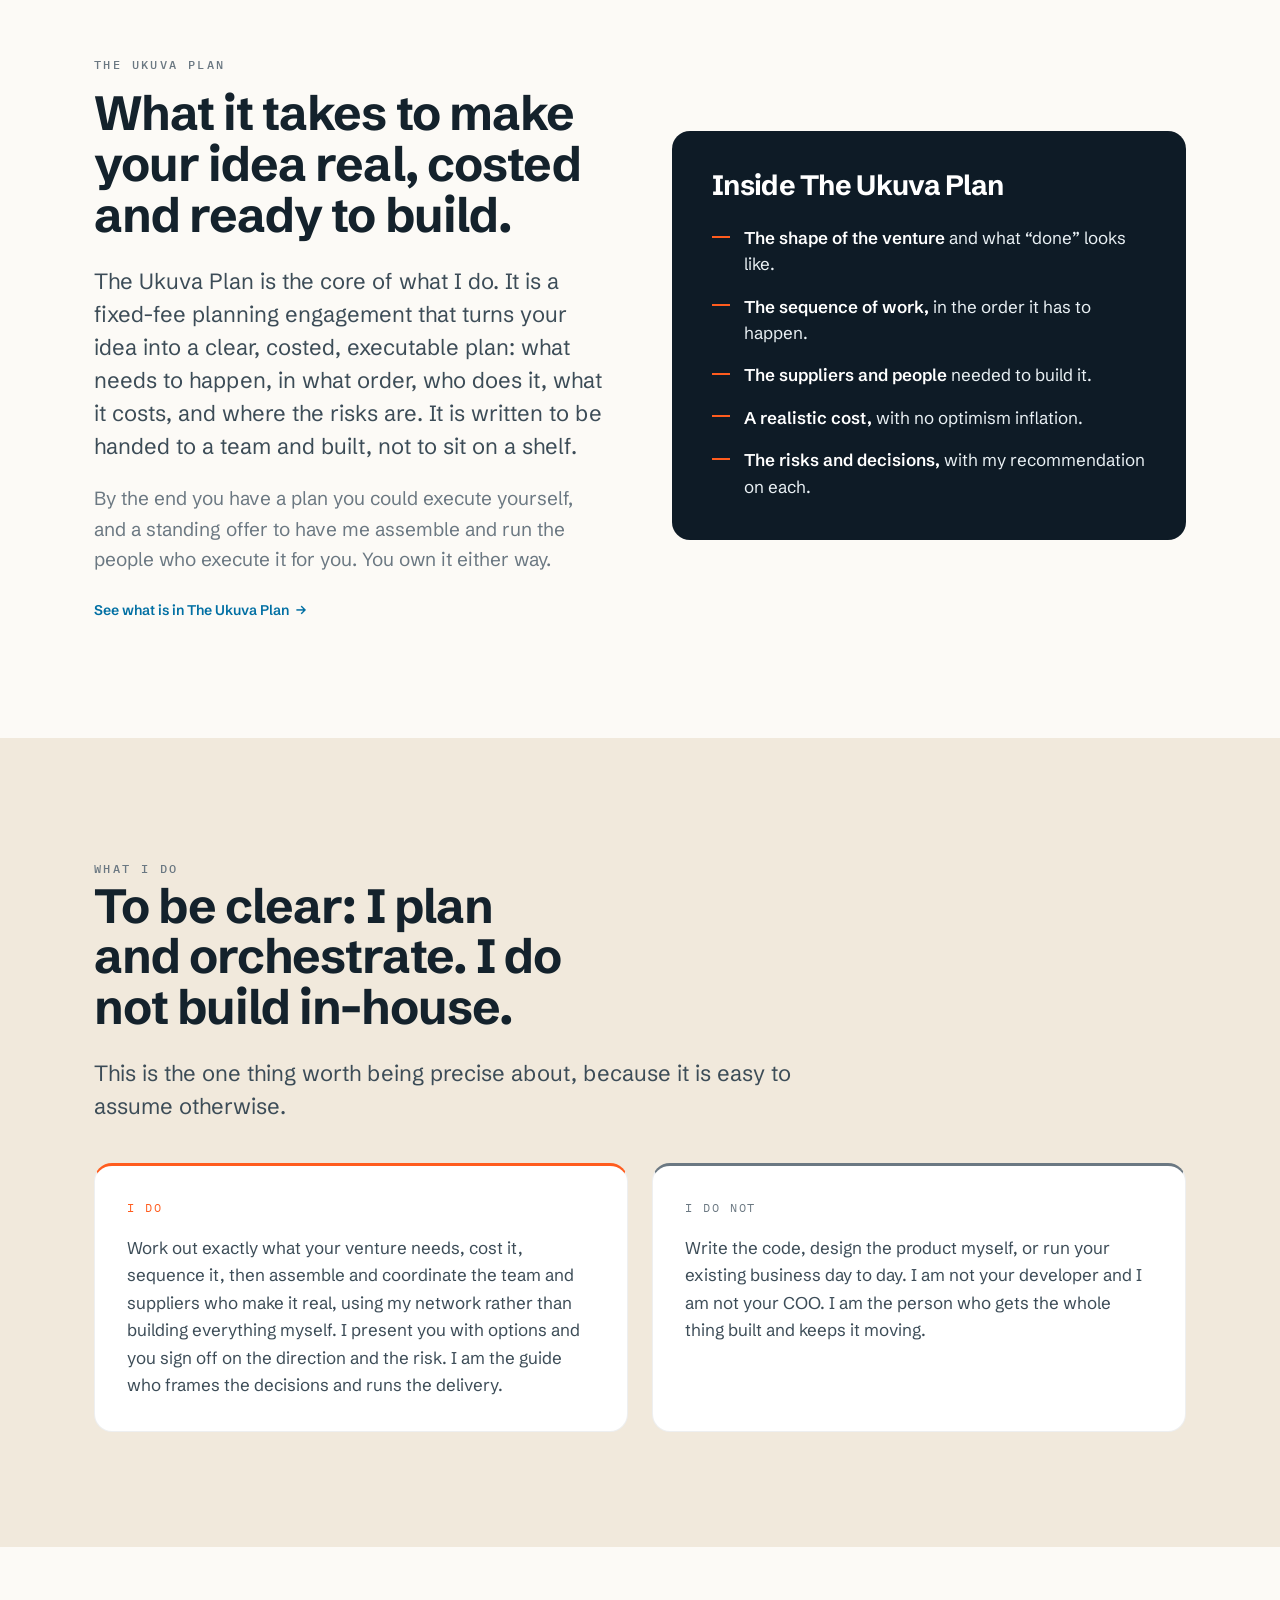
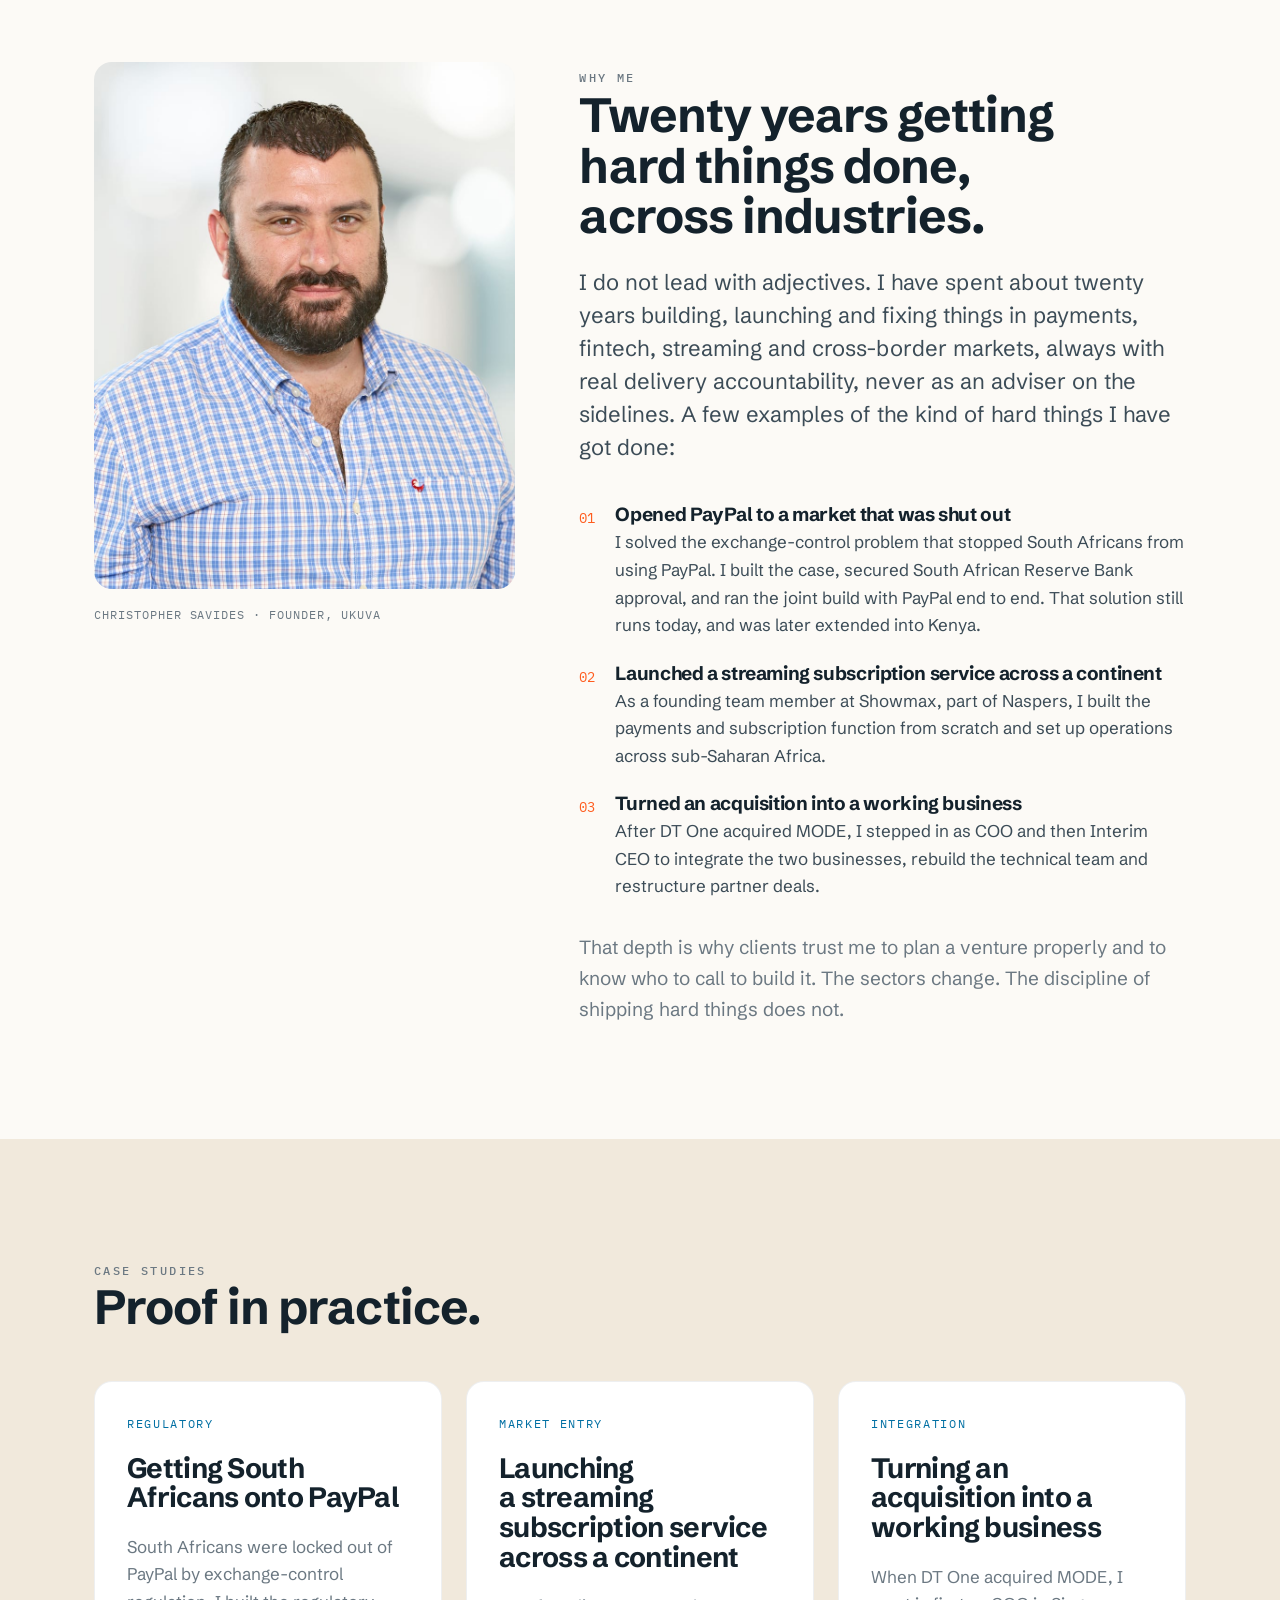
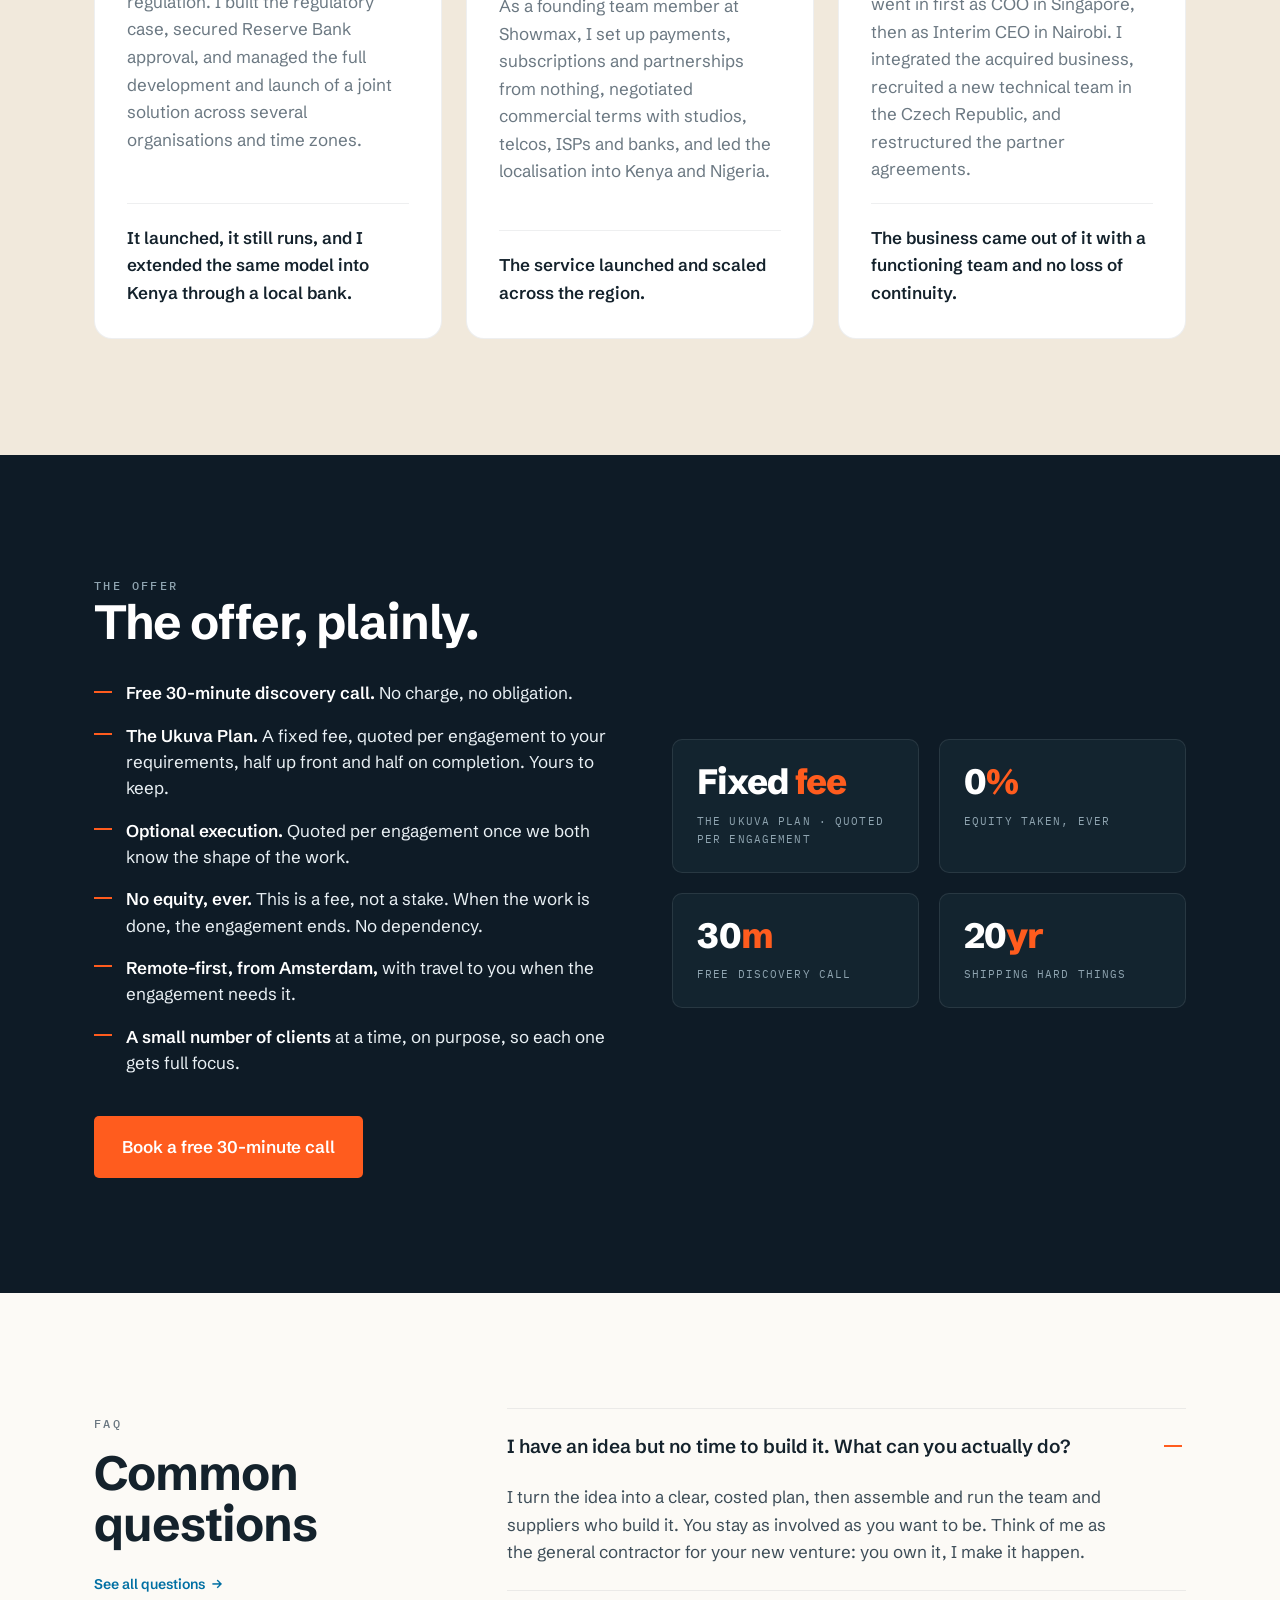
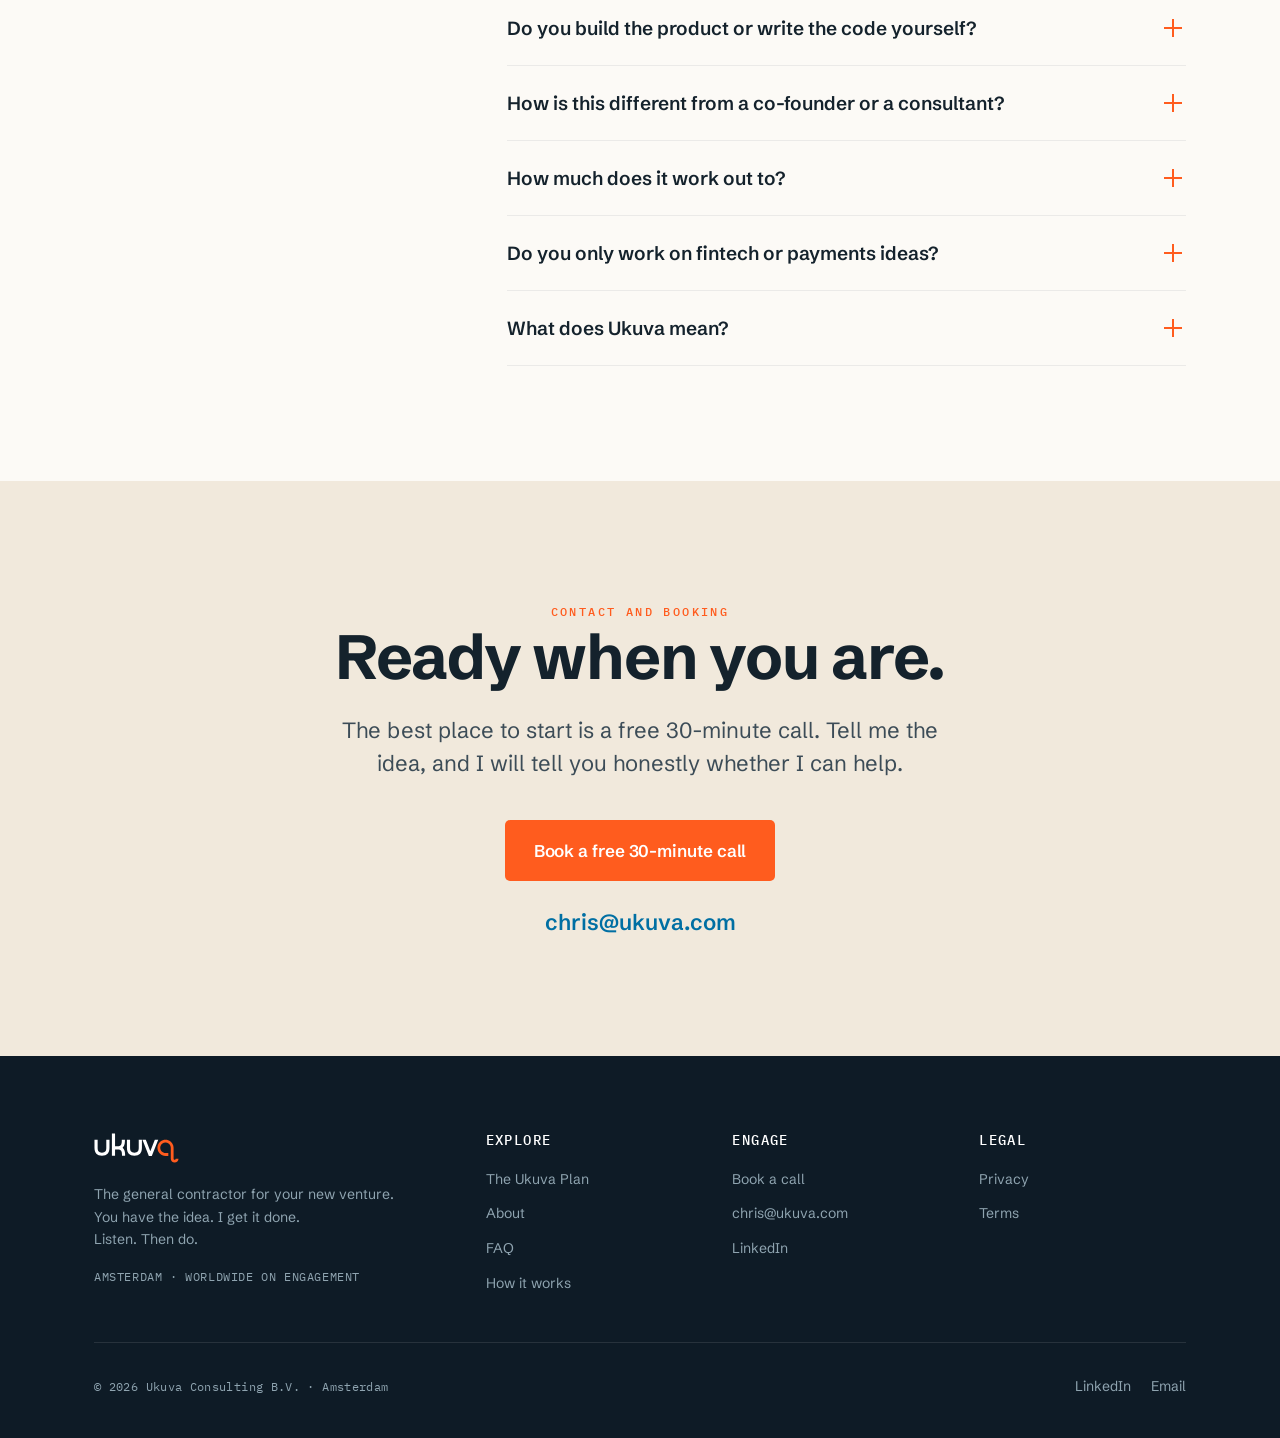
==== commit c9d529d9: "Home: 'streaming' -> 'streaming subscription service' in Showmax proof + case study Co-Authored-By: " ====
--- a/public/index.html
+++ b/public/index.html
@@ -396,7 +396,7 @@
         </div>
         <div class="edge" data-reveal>
           <div class="edge__n">02</div>
-          <div><h4>Launched streaming across a continent</h4><p>As a founding team member at Showmax, part of Naspers, I built the payments and subscription function from scratch and set up operations across sub-Saharan Africa.</p></div>
+          <div><h4>Launched a streaming subscription service across a continent</h4><p>As a founding team member at Showmax, part of Naspers, I built the payments and subscription function from scratch and set up operations across sub-Saharan Africa.</p></div>
         </div>
         <div class="edge" data-reveal>
           <div class="edge__n">03</div>
@@ -423,7 +423,7 @@
       </article>
       <article class="case" data-reveal>
         <div><div class="case__tag">Market entry</div></div>
-        <h3>Launching a streaming service across a continent</h3>
+        <h3>Launching a streaming subscription service across a continent</h3>
         <p class="muted">As a founding team member at Showmax, I set up payments, subscriptions and partnerships from nothing, negotiated commercial terms with studios, telcos, ISPs and banks, and led the localisation into Kenya and Nigeria.</p>
         <div class="outcome">The service launched and scaled across the region.</div>
       </article>
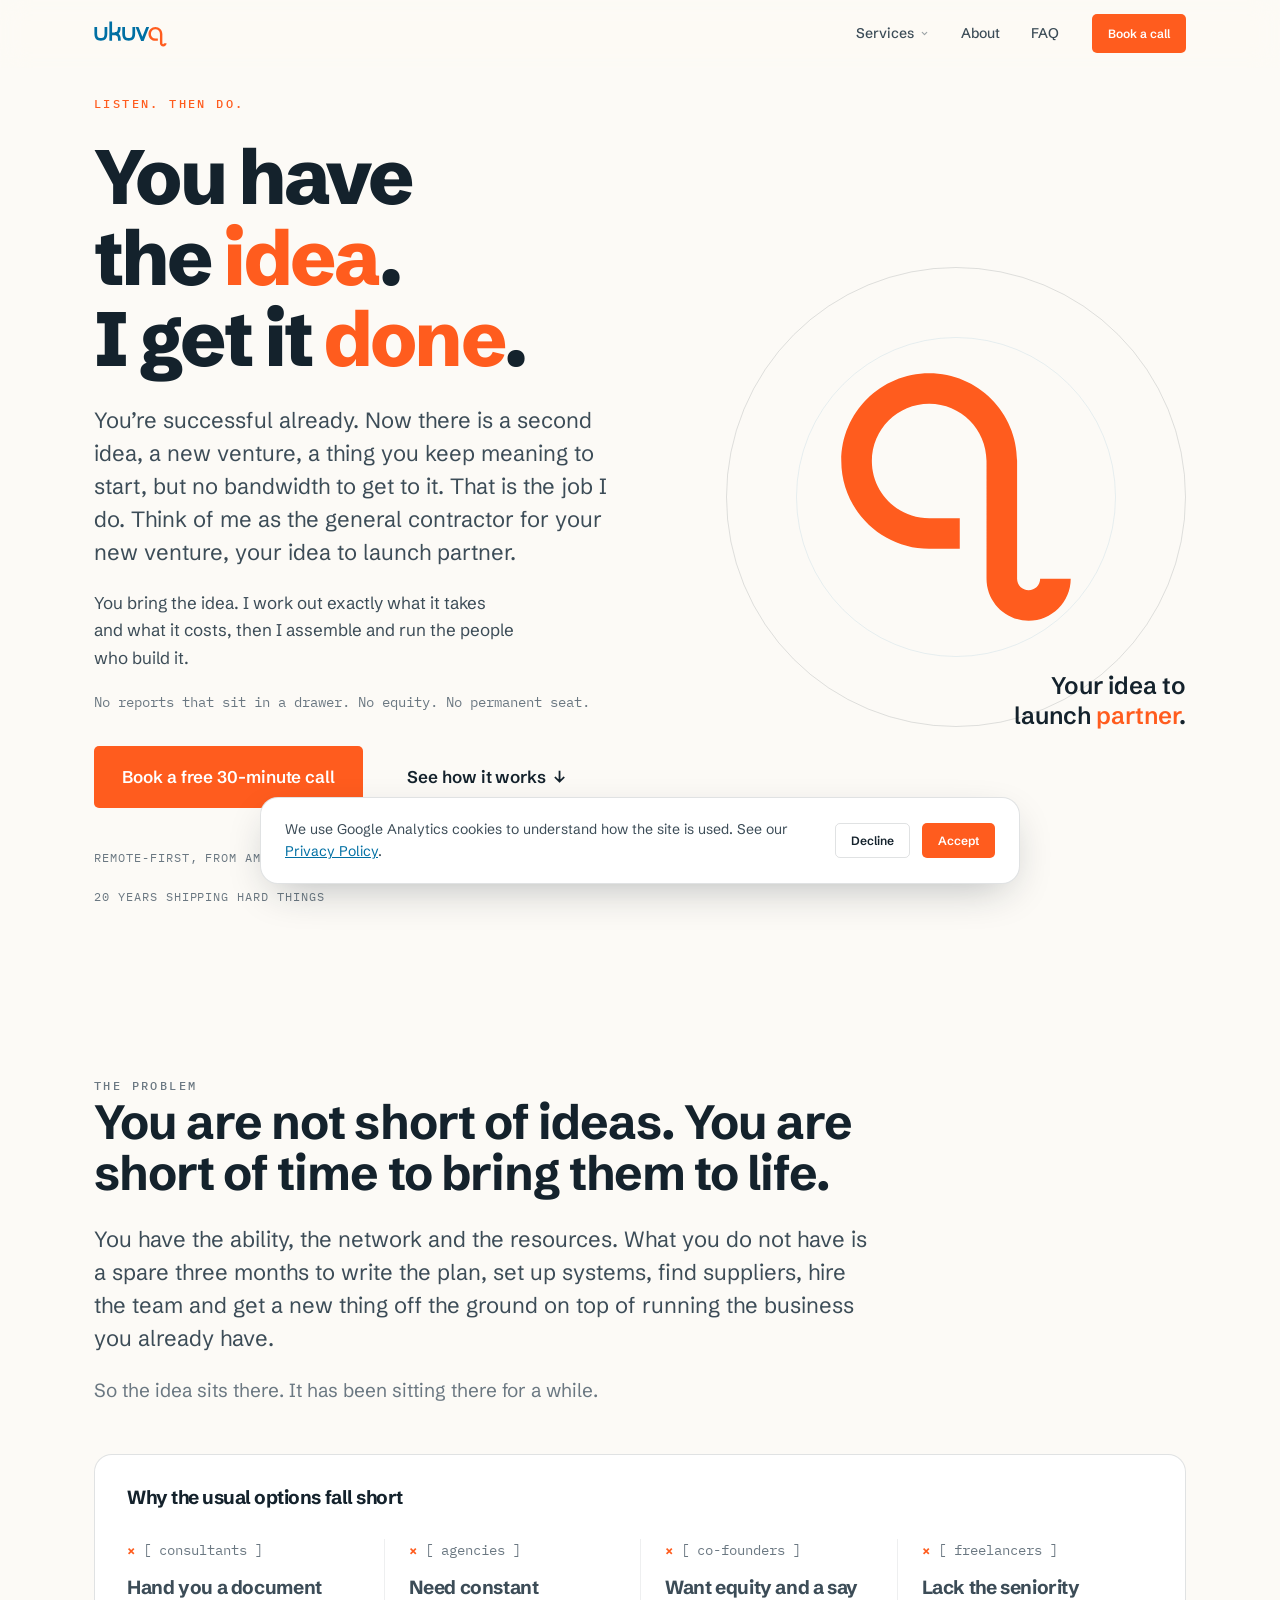
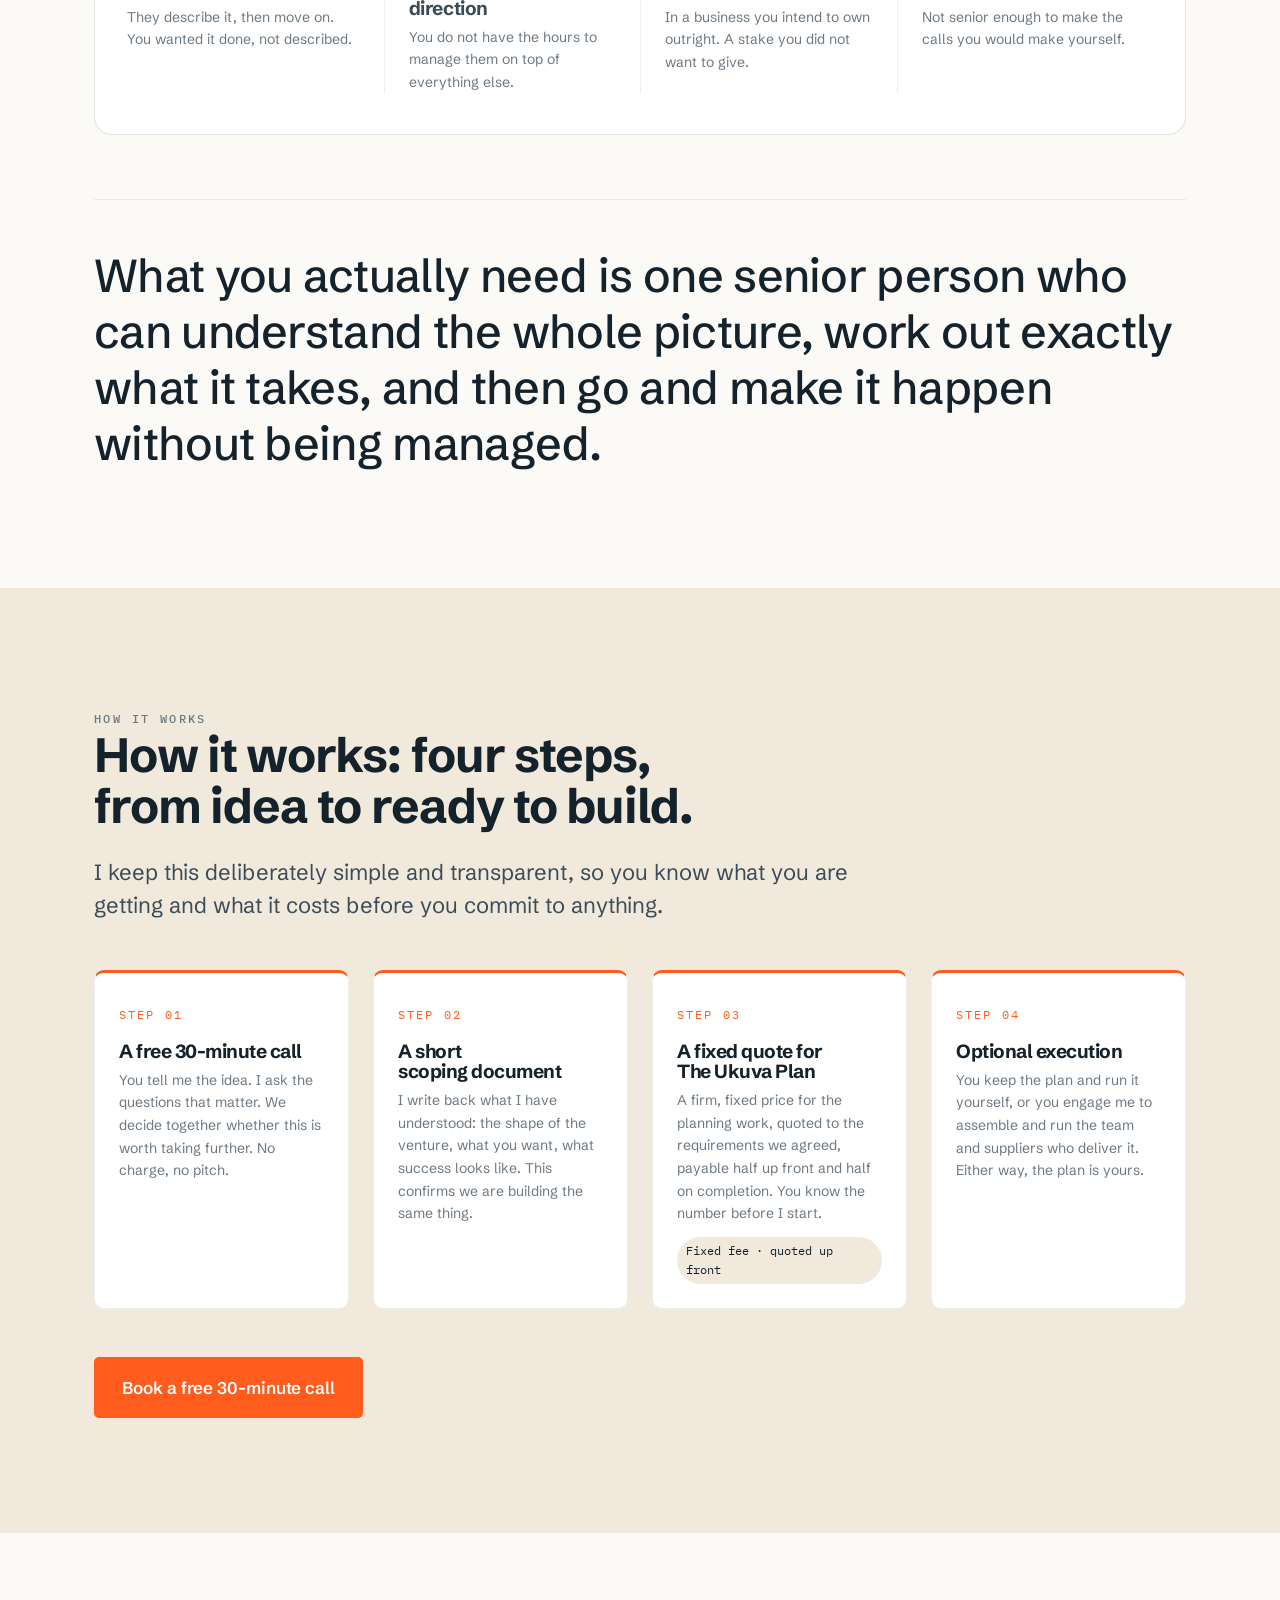
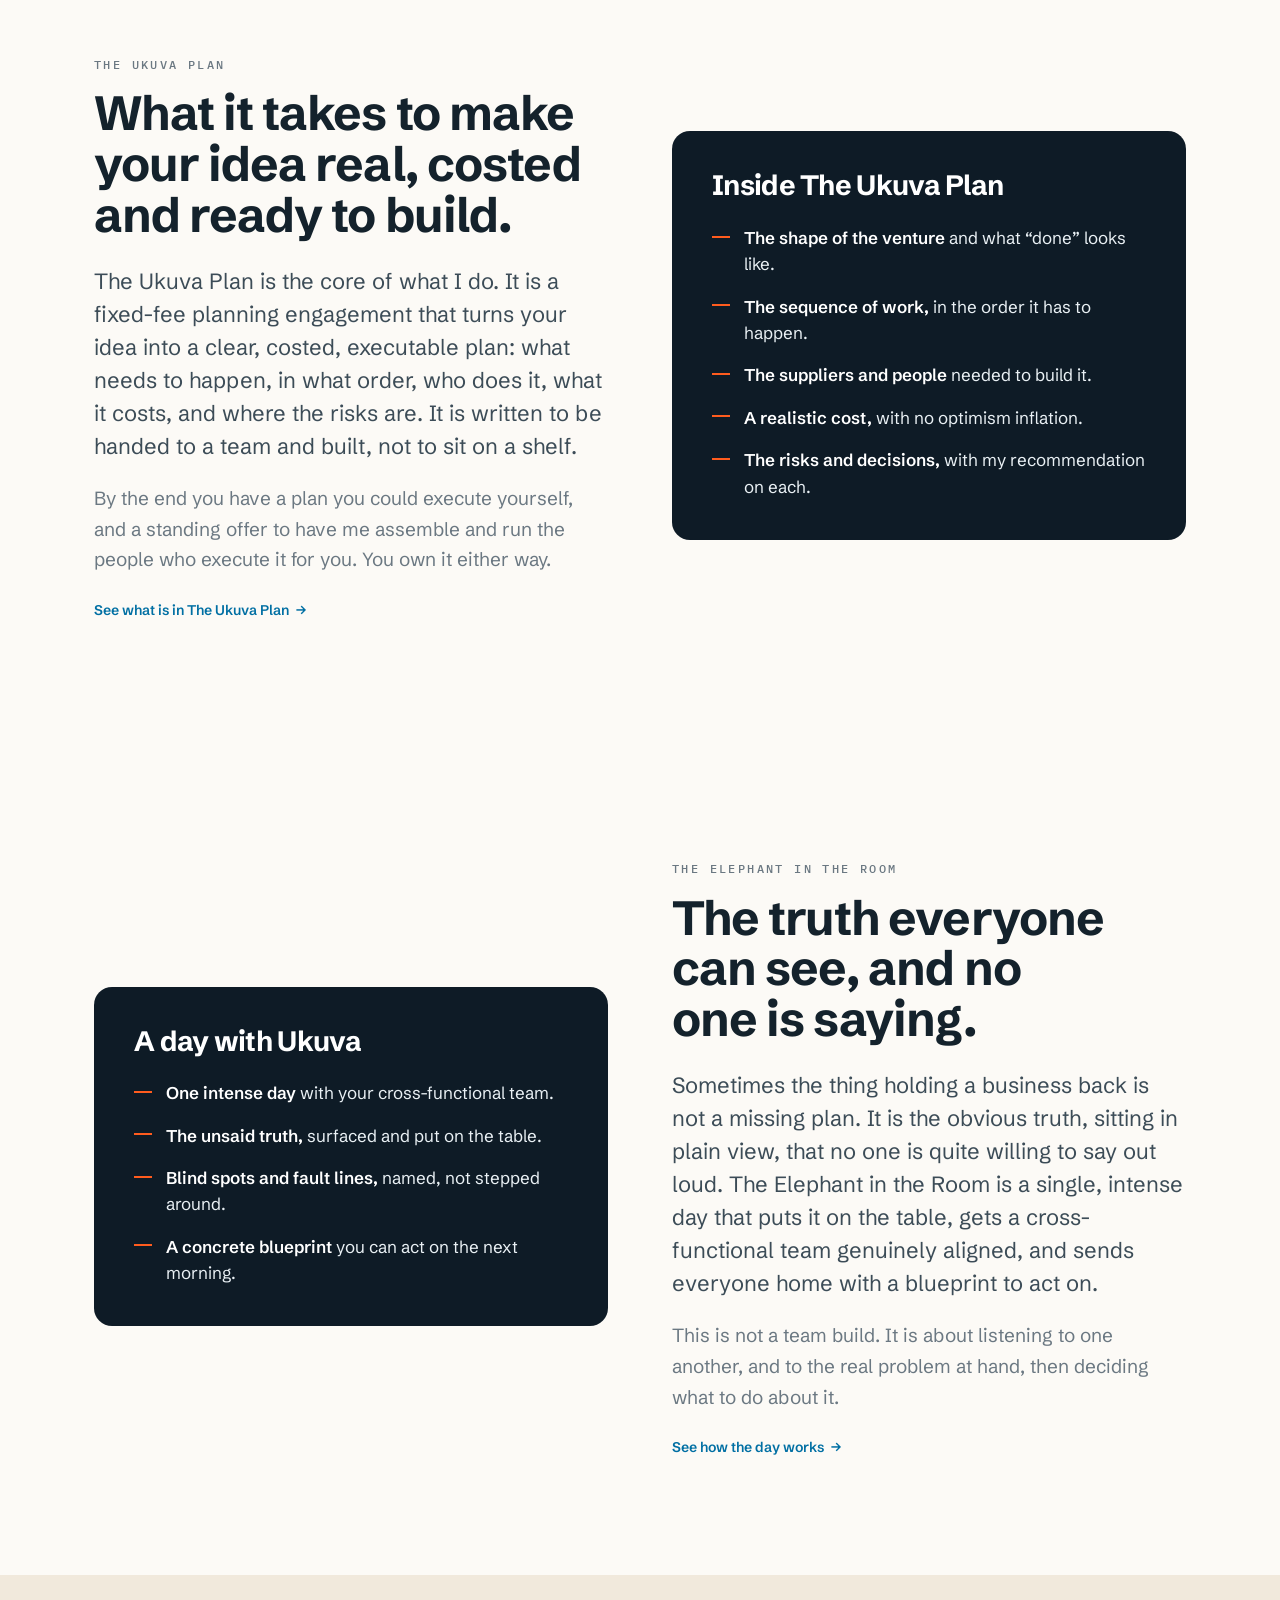
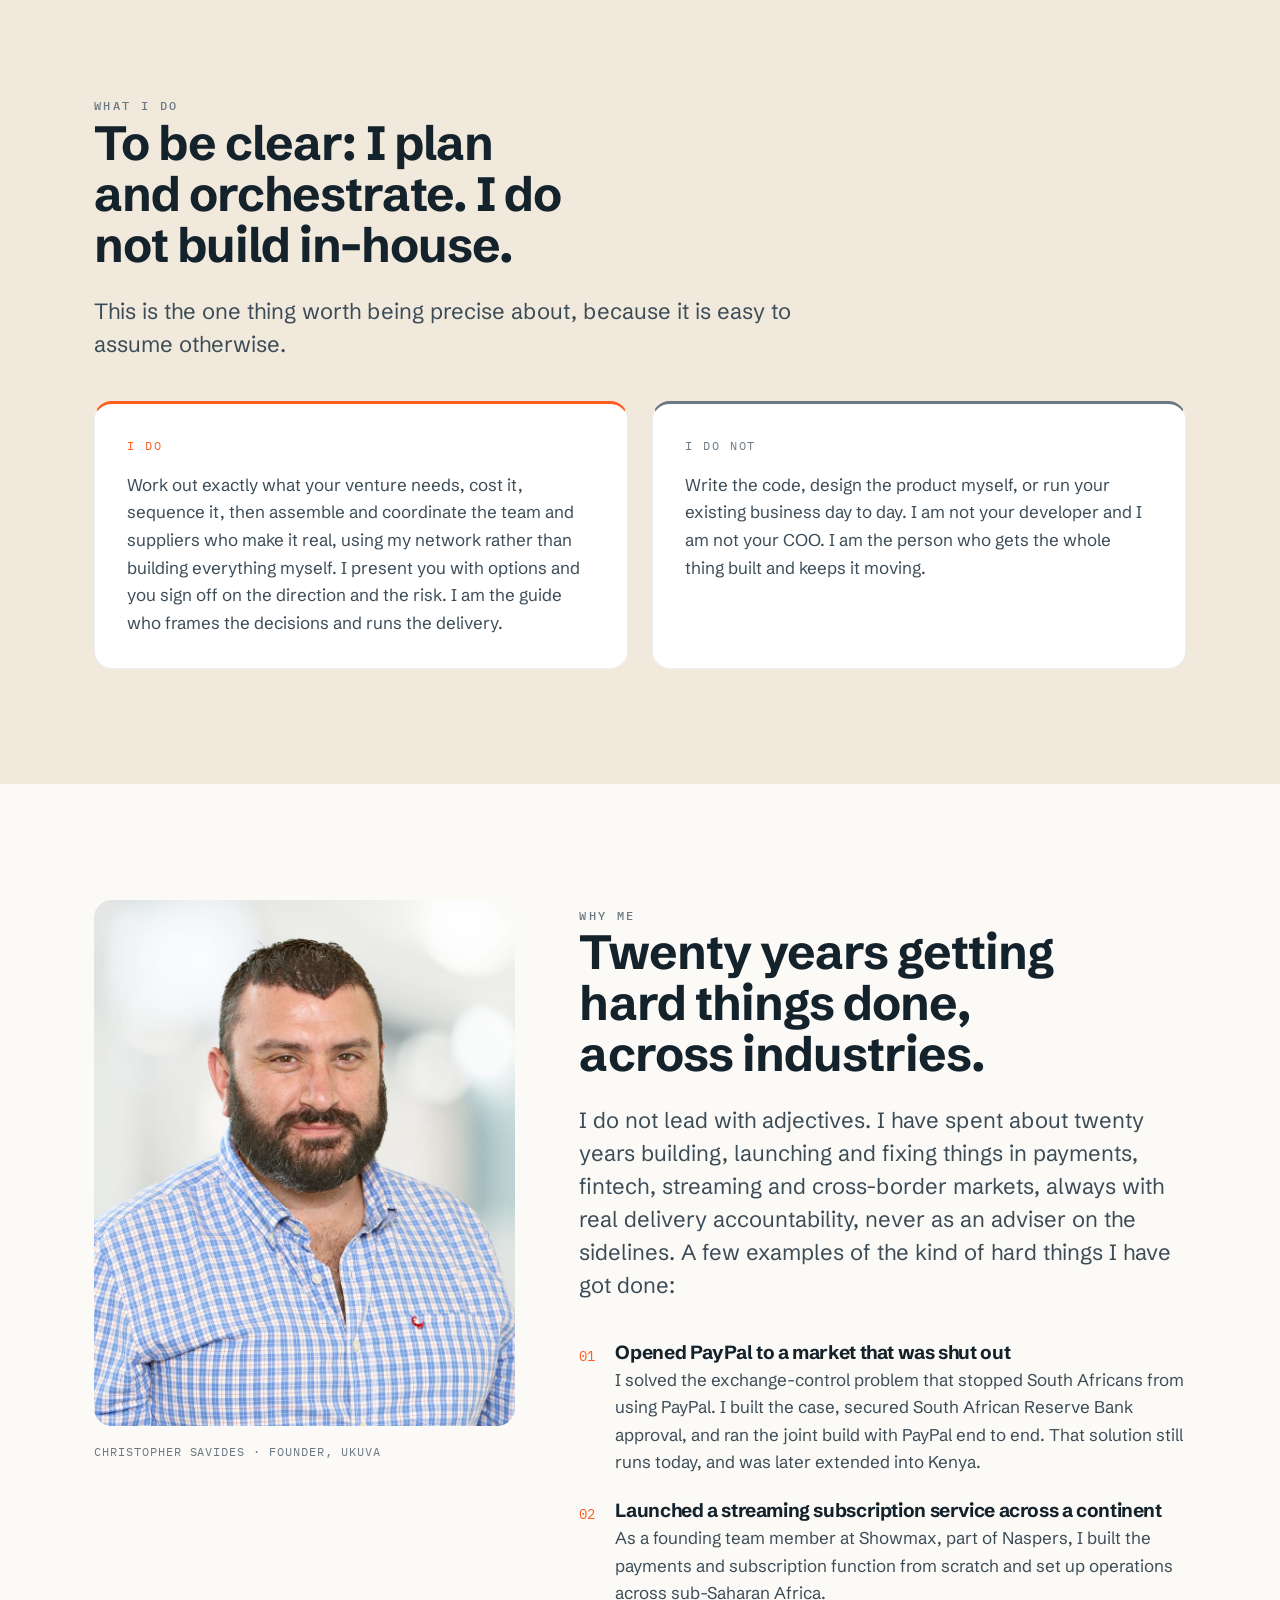
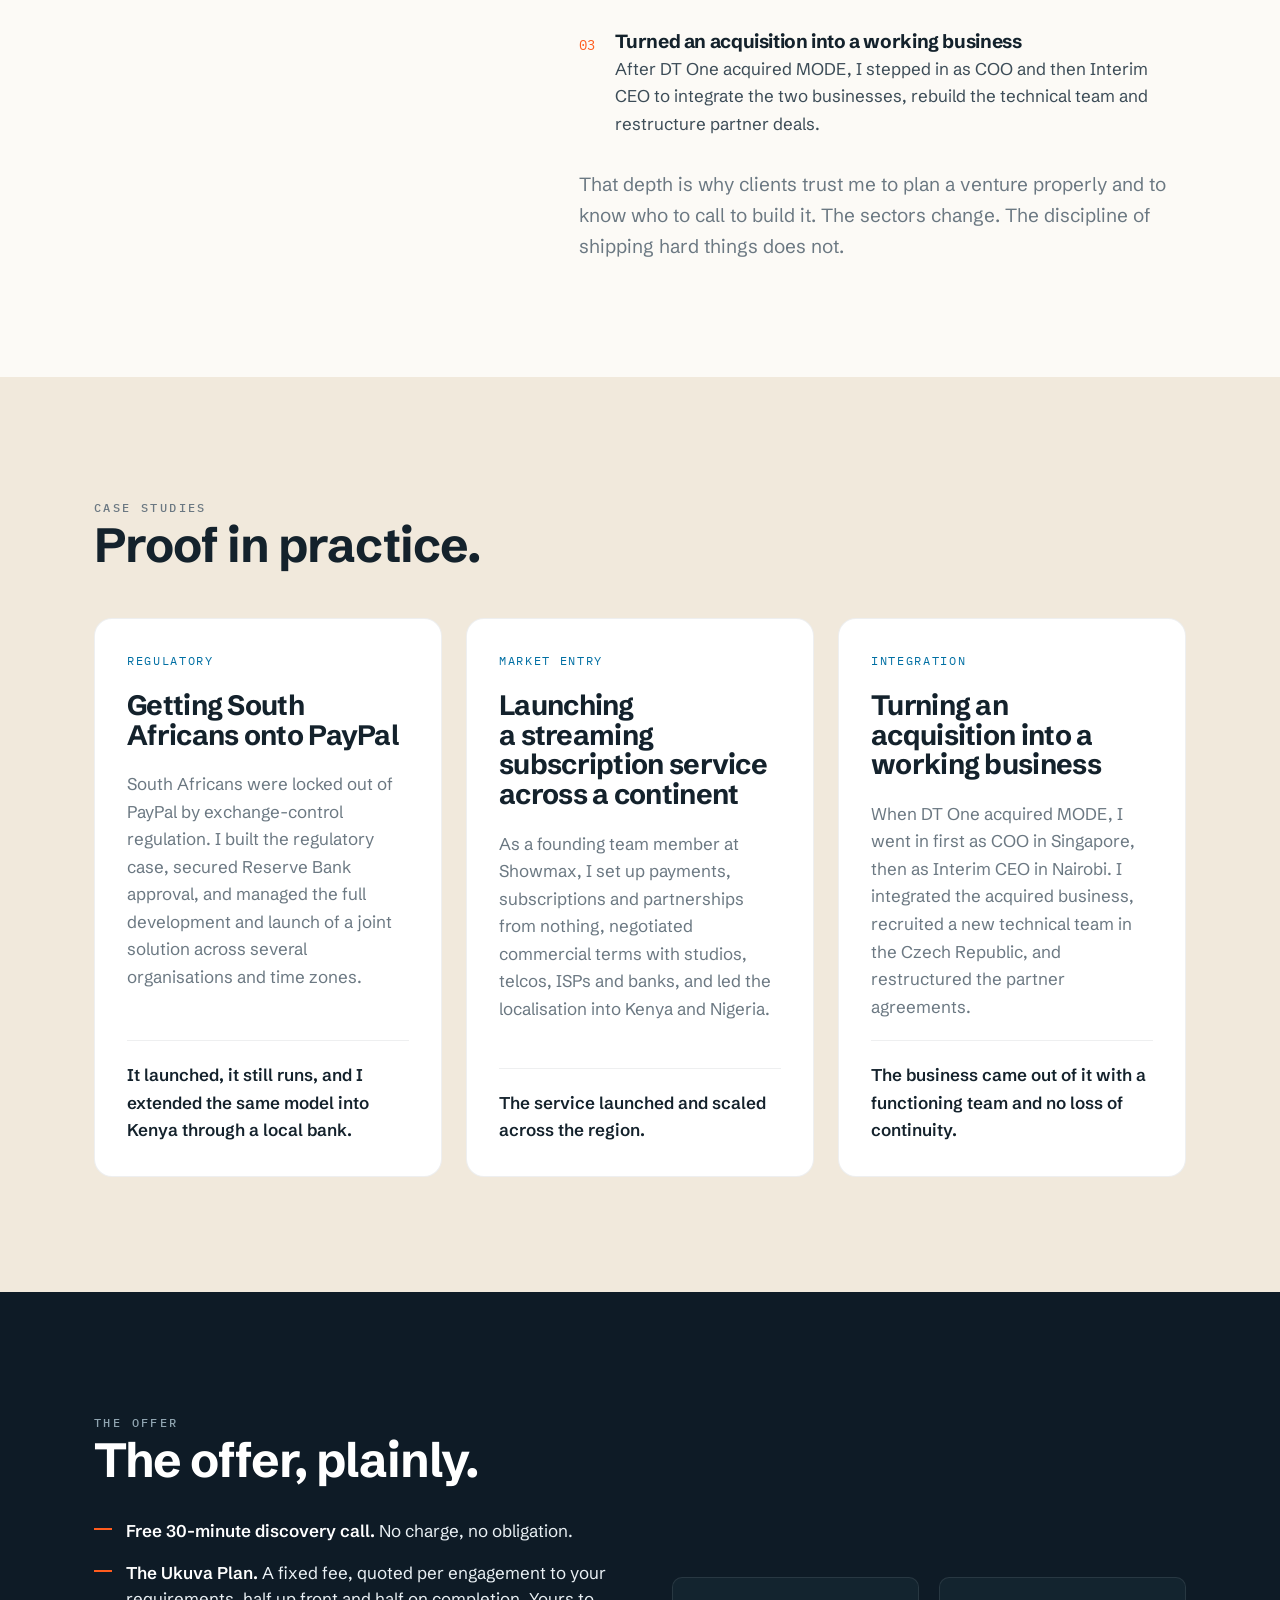
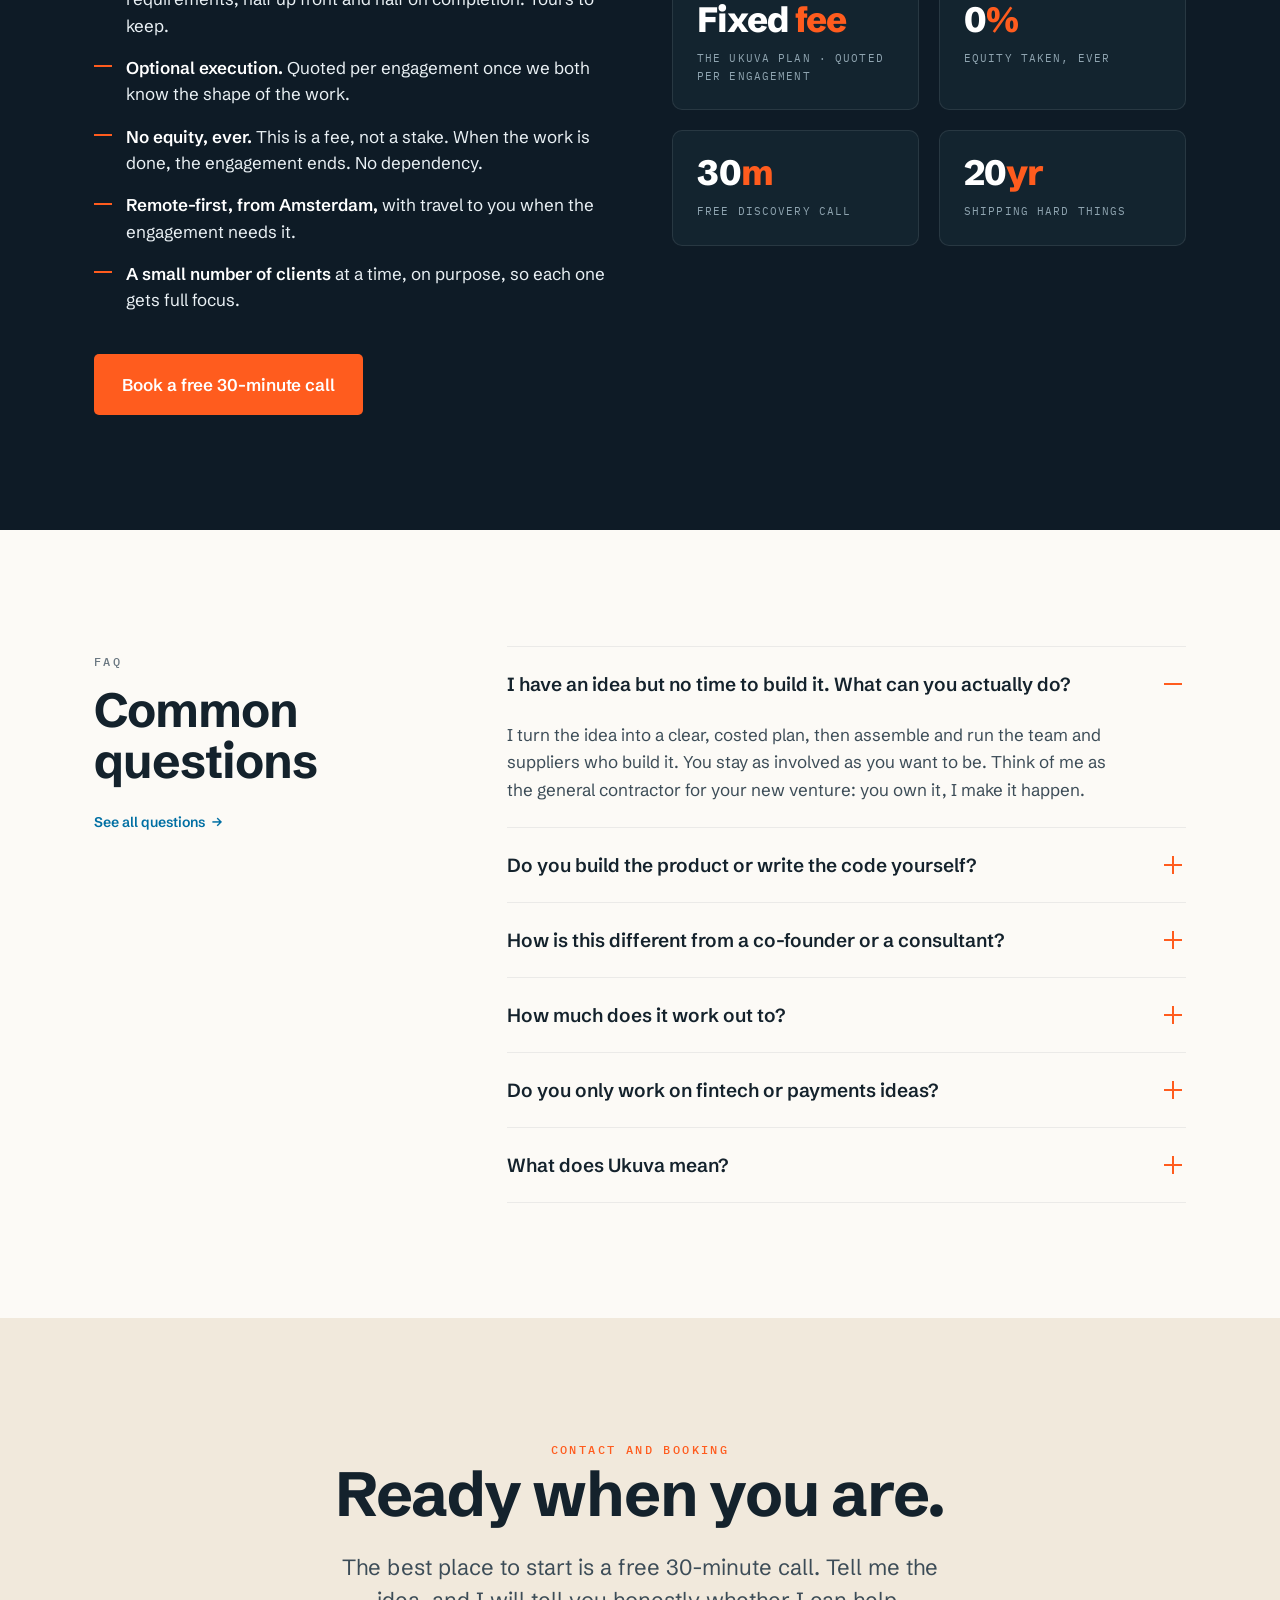
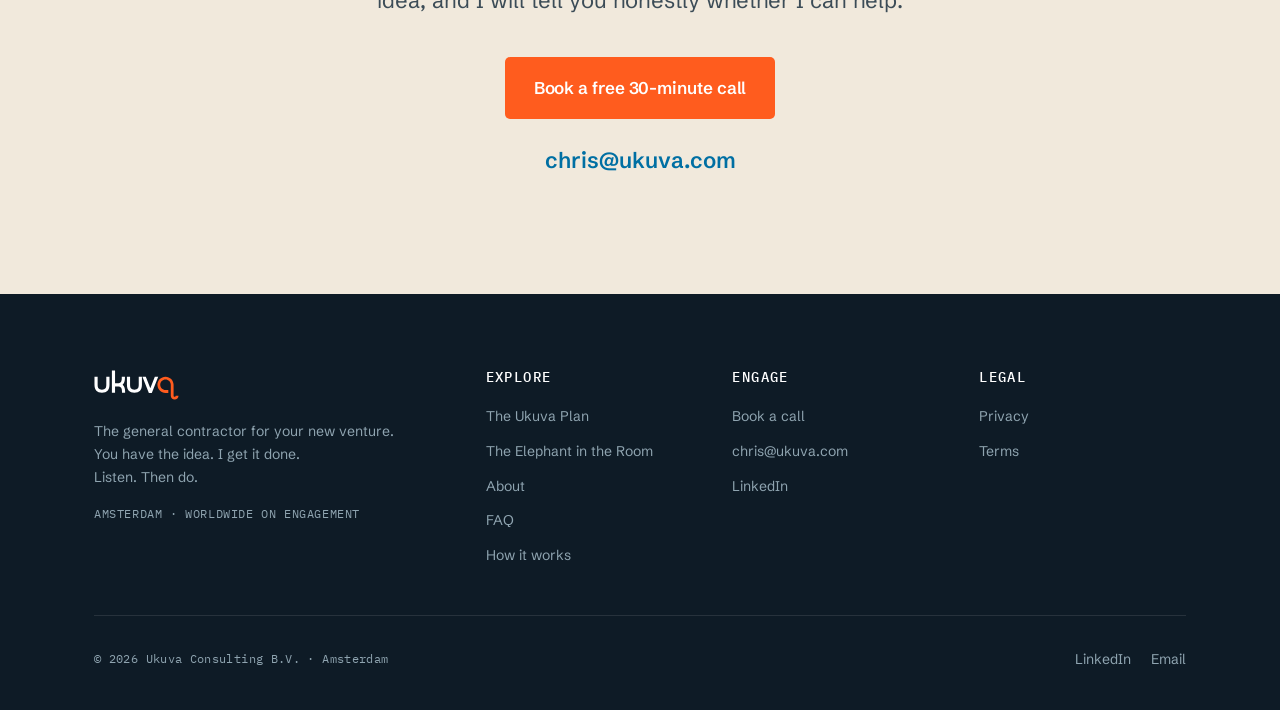
==== commit fa9ec43d: "Add 'The Elephant in the Room' service page and Services nav dropdown - New page public/the-elephant" ====
--- a/public/index.html
+++ b/public/index.html
@@ -205,7 +205,13 @@
     <a class="brand" href="/" aria-label="Ukuva home"><img src="assets/ukuva_wordmark.svg" alt="Ukuva"></a>
     <nav class="nav" aria-label="Primary">
       <div class="nav__links">
-        <span class="nav__item"><a class="nav__link" href="/the-ukuva-plan">The Ukuva Plan</a></span>
+        <span class="nav__item">
+          <a class="nav__link" href="/the-ukuva-plan">Services <svg class="caret" viewBox="0 0 12 12" fill="none" xmlns="http://www.w3.org/2000/svg" aria-hidden="true"><path d="M3 4.5l3 3 3-3" stroke="currentColor" stroke-width="1.5" stroke-linecap="round" stroke-linejoin="round"/></svg></a>
+          <div class="dropdown">
+            <a href="/the-ukuva-plan"><span class="dd-t">The Ukuva Plan</span><span class="dd-d">Your idea, costed and ready to build</span></a>
+            <a href="/the-elephant-in-the-room"><span class="dd-t">The Elephant in the Room</span><span class="dd-d">A single, decisive day with your team</span></a>
+          </div>
+        </span>
         <span class="nav__item"><a class="nav__link" href="/about">About</a></span>
         <span class="nav__item"><a class="nav__link" href="/faq">FAQ</a></span>
       </div>
@@ -221,6 +227,7 @@
 <div class="mobile-nav" aria-label="Mobile menu">
   <button class="mobile-nav__close" aria-label="Close">&times;</button>
   <a href="/the-ukuva-plan">The Ukuva Plan</a>
+  <a href="/the-elephant-in-the-room">The Elephant in the Room</a>
   <a href="/about">About</a>
   <a href="/faq">FAQ</a>
   <a class="btn btn--primary btn--lg" href="/book">Book a free call</a>
@@ -351,6 +358,30 @@
           <li><strong>A realistic cost,</strong> with no optimism inflation.</li>
           <li><strong>The risks and decisions,</strong> with my recommendation on each.</li>
         </ul>
+      </div>
+    </div>
+  </div>
+</section>
+
+<!-- ===================== THE ELEPHANT IN THE ROOM ===================== -->
+<section class="section" id="elephant">
+  <div class="wrap">
+    <div class="plan">
+      <div class="plan__aside" data-reveal>
+        <h3>A day with Ukuva</h3>
+        <ul class="feature-list" style="margin-top:var(--space-6);">
+          <li><strong>One intense day</strong> with your cross-functional team.</li>
+          <li><strong>The unsaid truth,</strong> surfaced and put on the table.</li>
+          <li><strong>Blind spots and fault lines,</strong> named, not stepped around.</li>
+          <li><strong>A concrete blueprint</strong> you can act on the next morning.</li>
+        </ul>
+      </div>
+      <div data-reveal>
+        <span class="eyebrow">The Elephant in the Room</span>
+        <h2 style="margin-top:var(--space-3);">The truth everyone can see, and no one is saying.</h2>
+        <p class="lead" style="margin-top:var(--space-6);">Sometimes the thing holding a business back is not a missing plan. It is the obvious truth, sitting in plain view, that no one is quite willing to say out loud. The Elephant in the Room is a single, intense day that puts it on the table, gets a cross-functional team genuinely aligned, and sends everyone home with a blueprint to act on.</p>
+        <p class="muted" style="font-size:var(--text-lg);margin-top:var(--space-5);">This is not a team build. It is about listening to one another, and to the real problem at hand, then deciding what to do about it.</p>
+        <a class="tlink" href="/the-elephant-in-the-room" style="margin-top:var(--space-6);">See how the day works <span class="arr">&rarr;</span></a>
       </div>
     </div>
   </div>
@@ -527,6 +558,7 @@
         <h4>Explore</h4>
         <ul>
           <li><a href="/the-ukuva-plan">The Ukuva Plan</a></li>
+          <li><a href="/the-elephant-in-the-room">The Elephant in the Room</a></li>
           <li><a href="/about">About</a></li>
           <li><a href="/faq">FAQ</a></li>
           <li><a href="#how">How it works</a></li>
